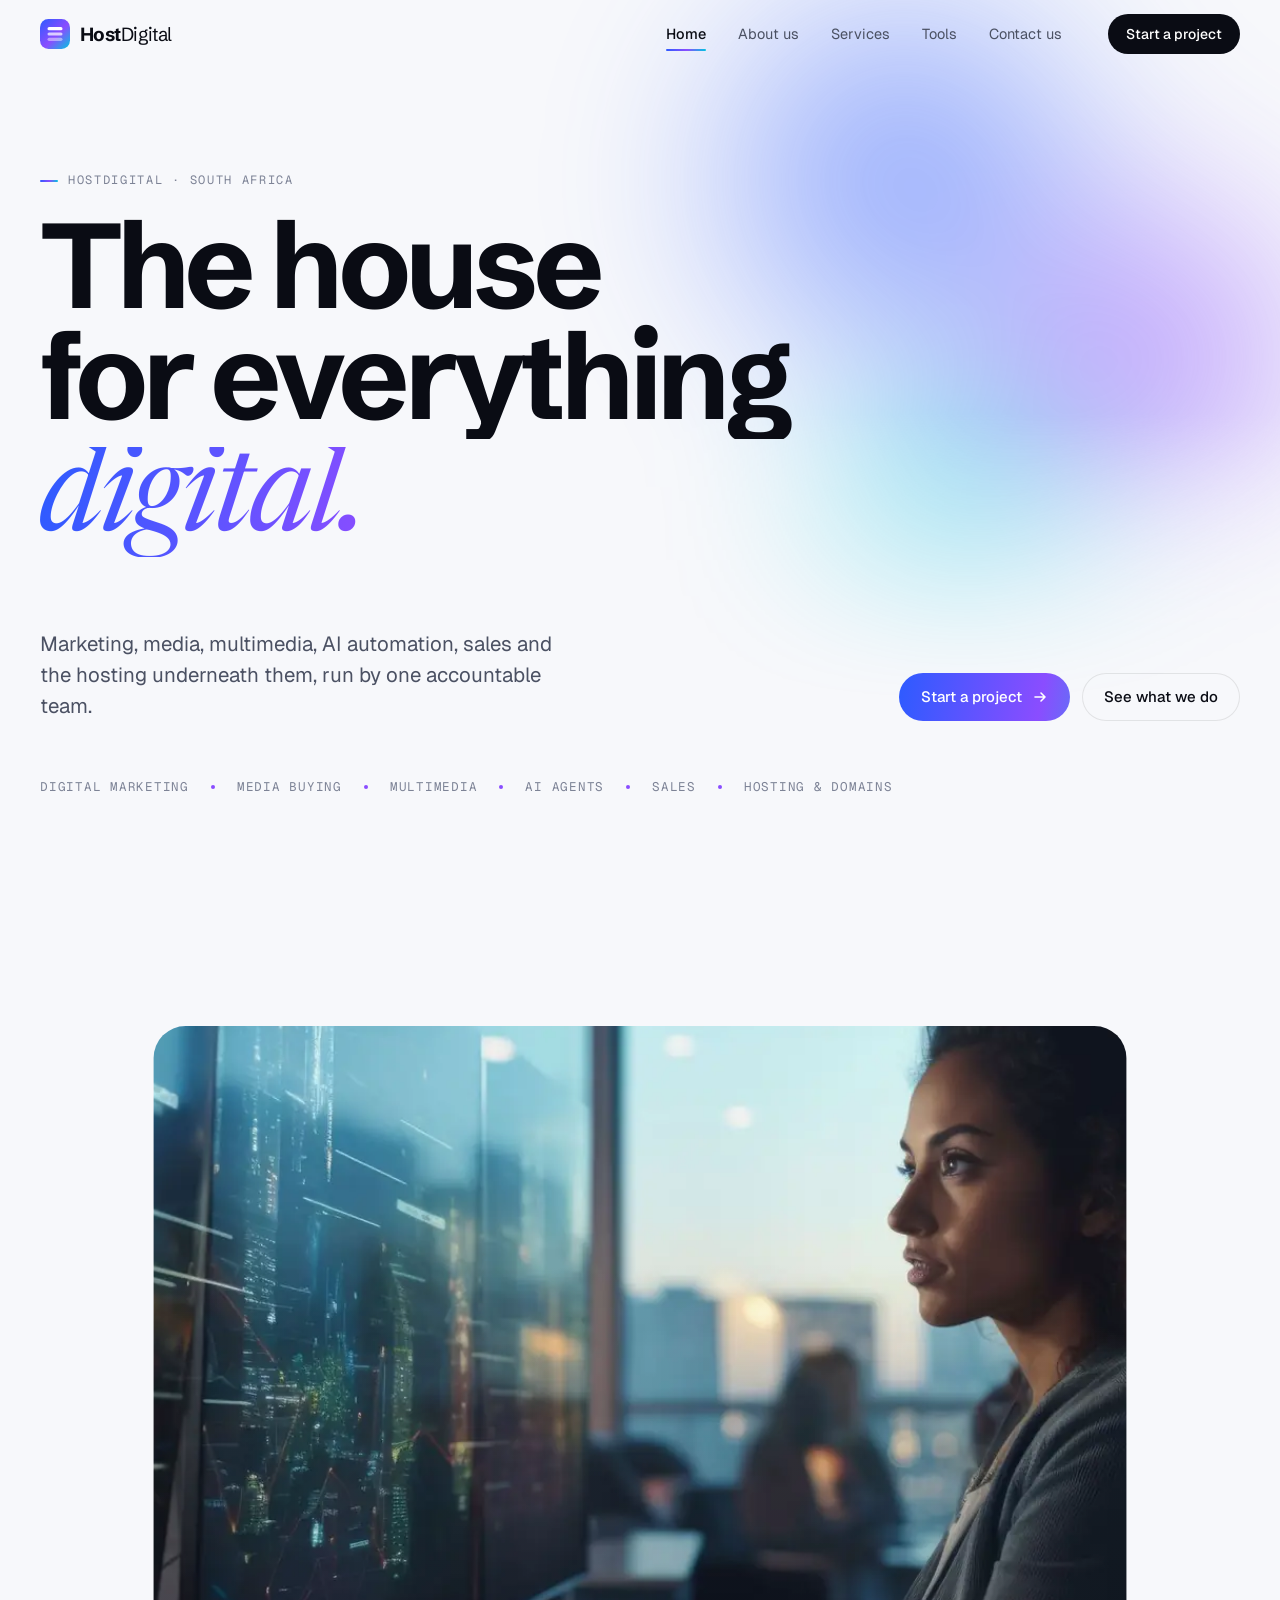
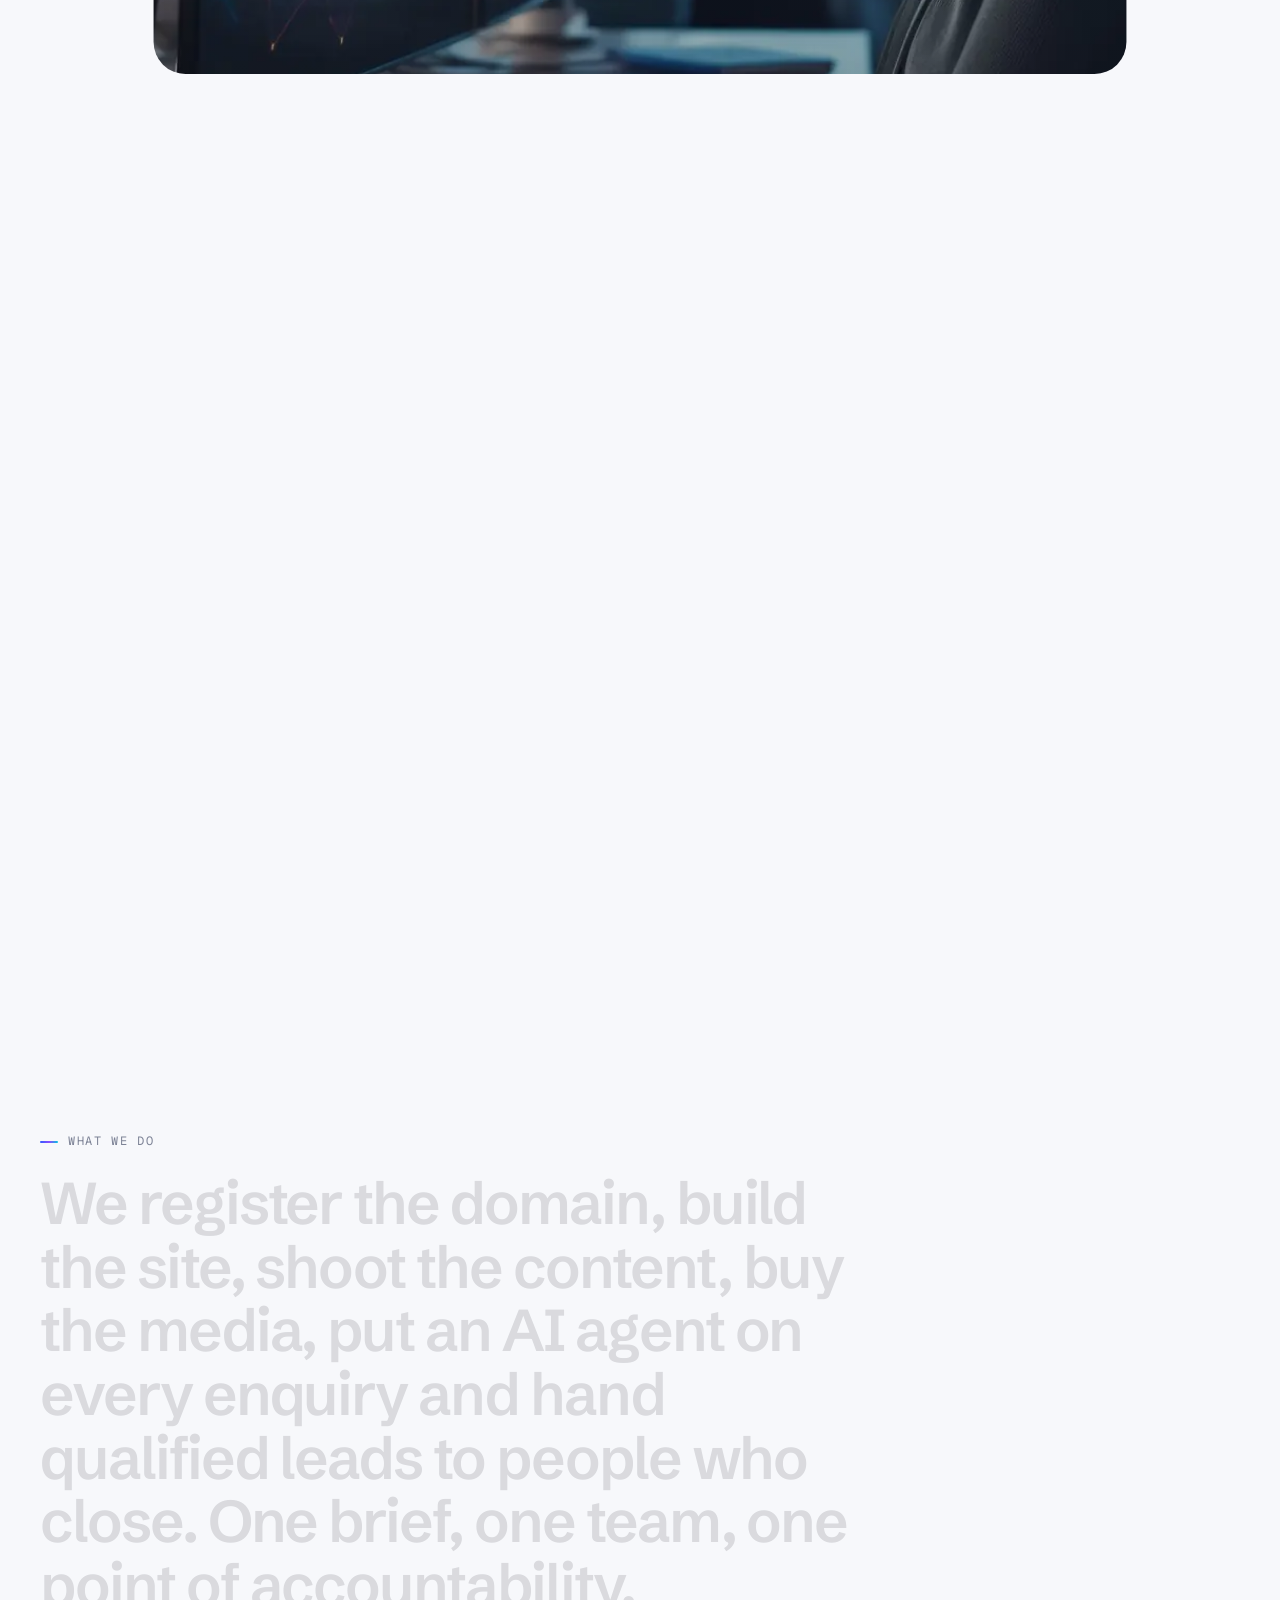
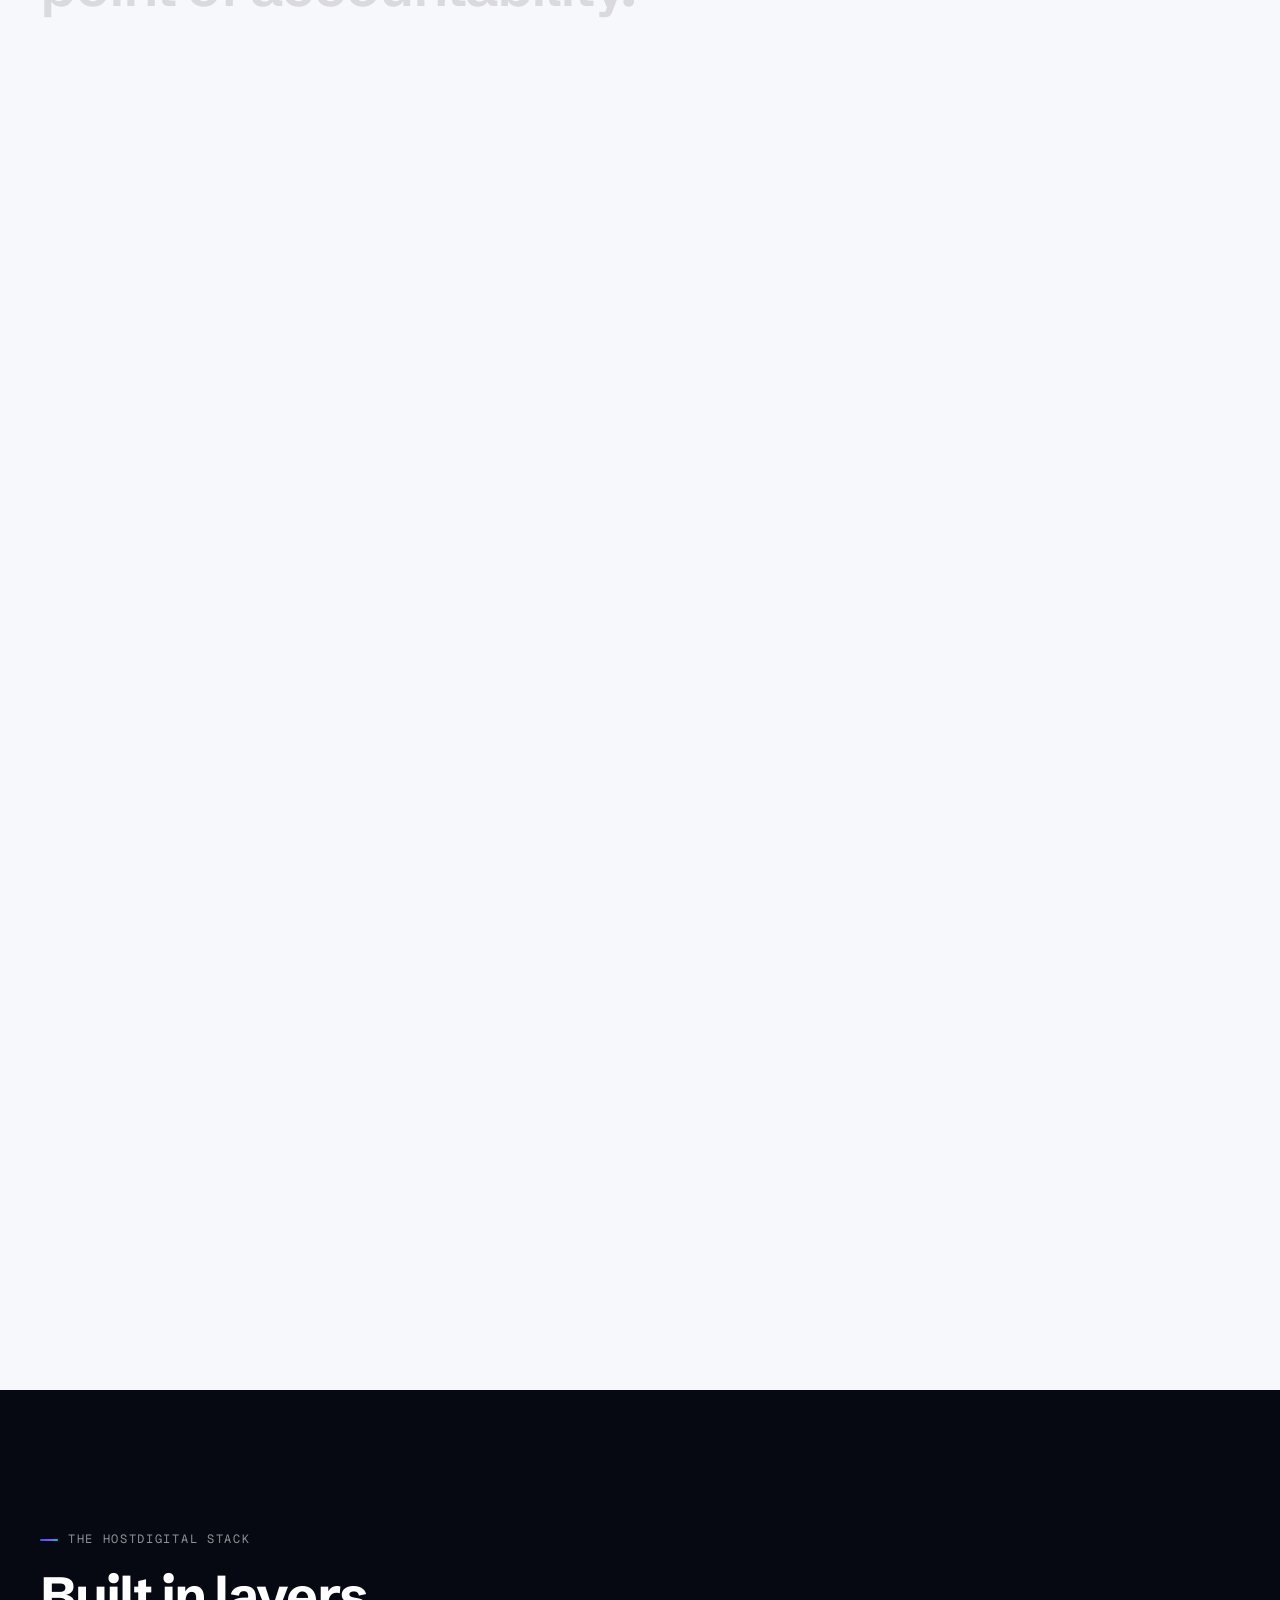
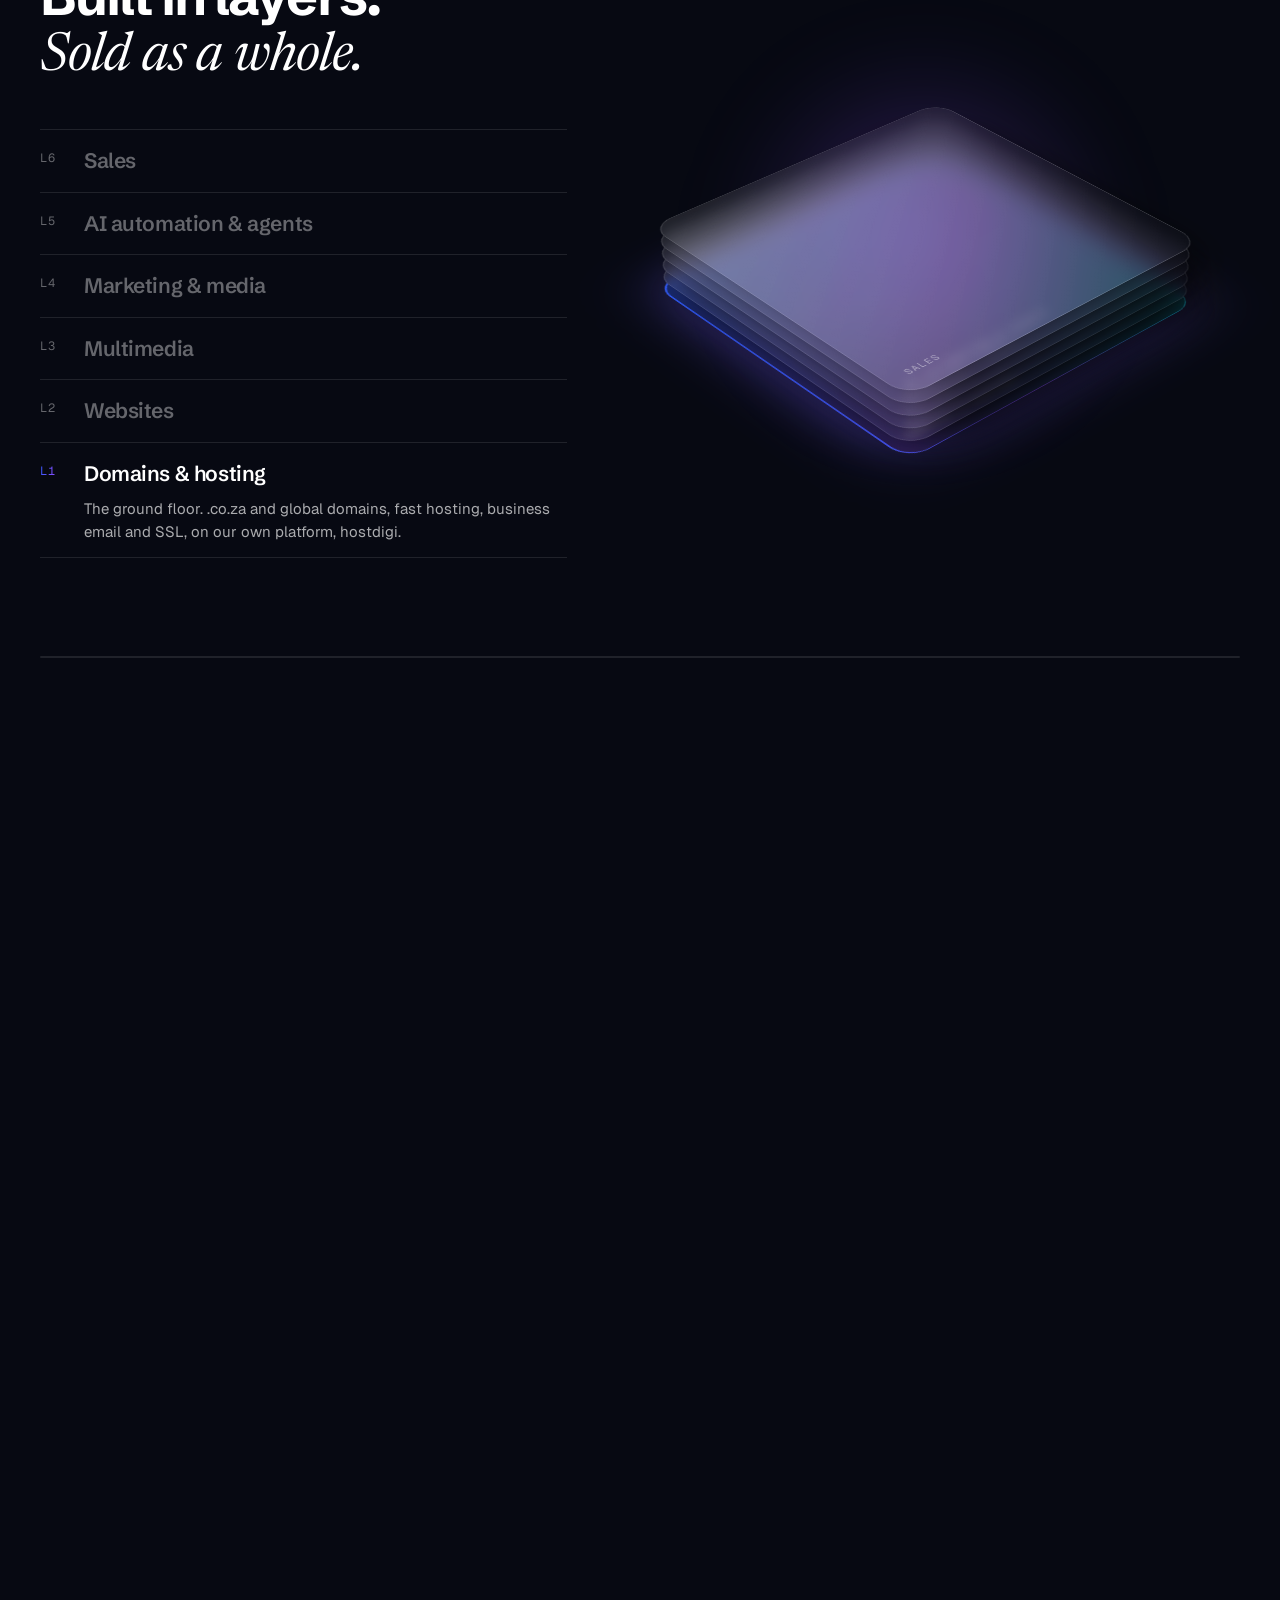
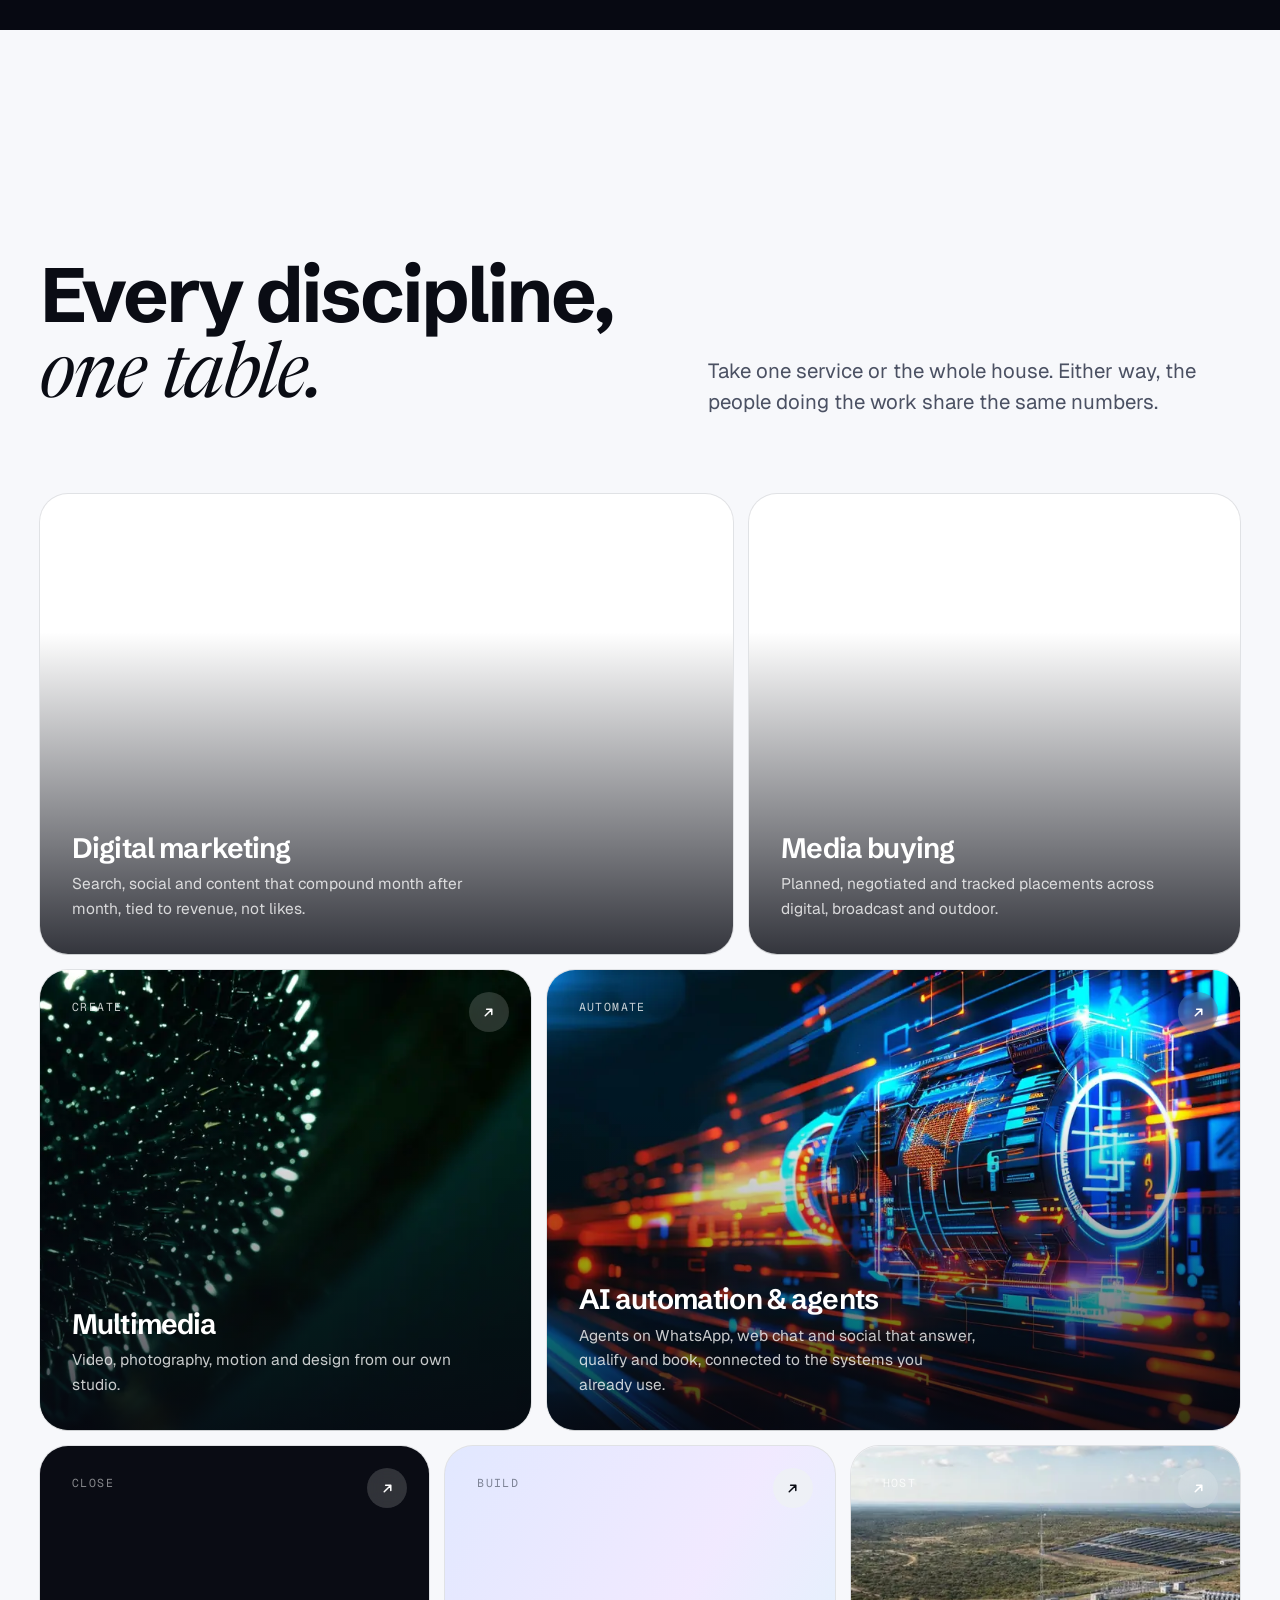
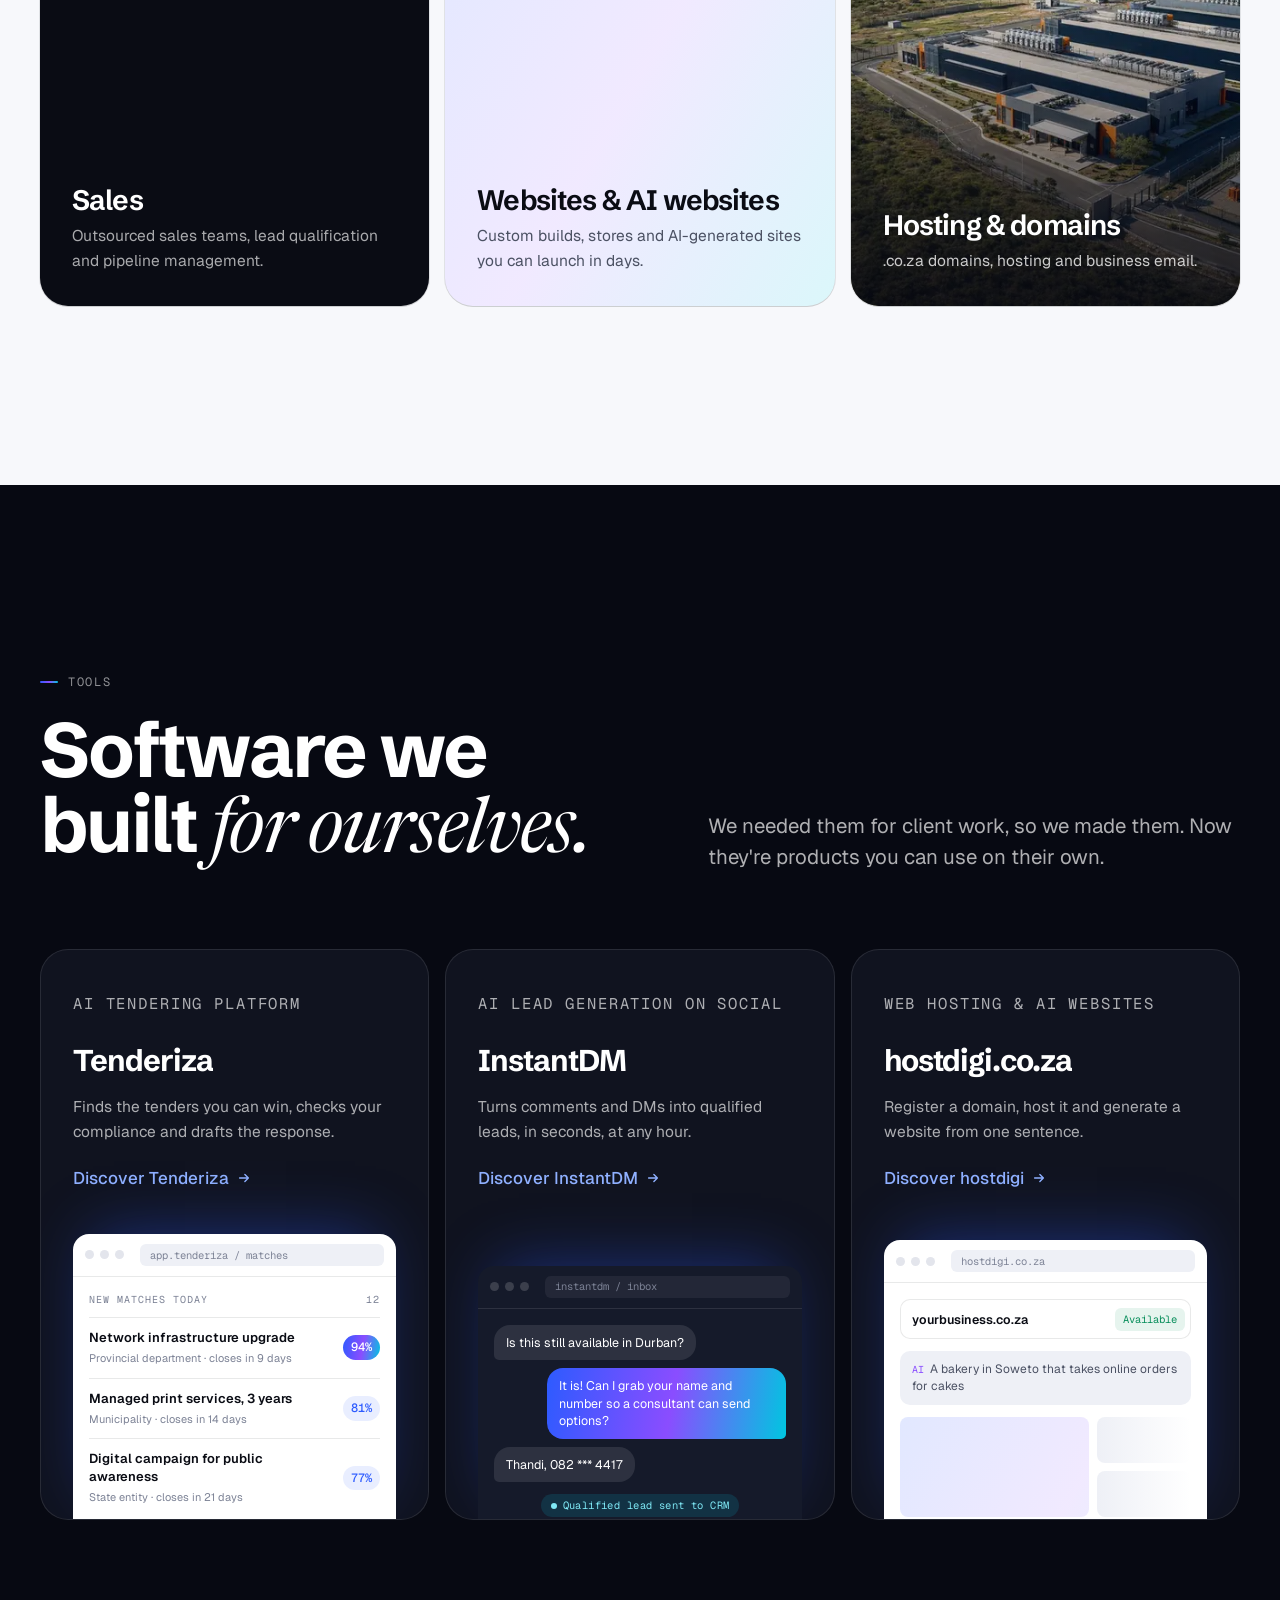
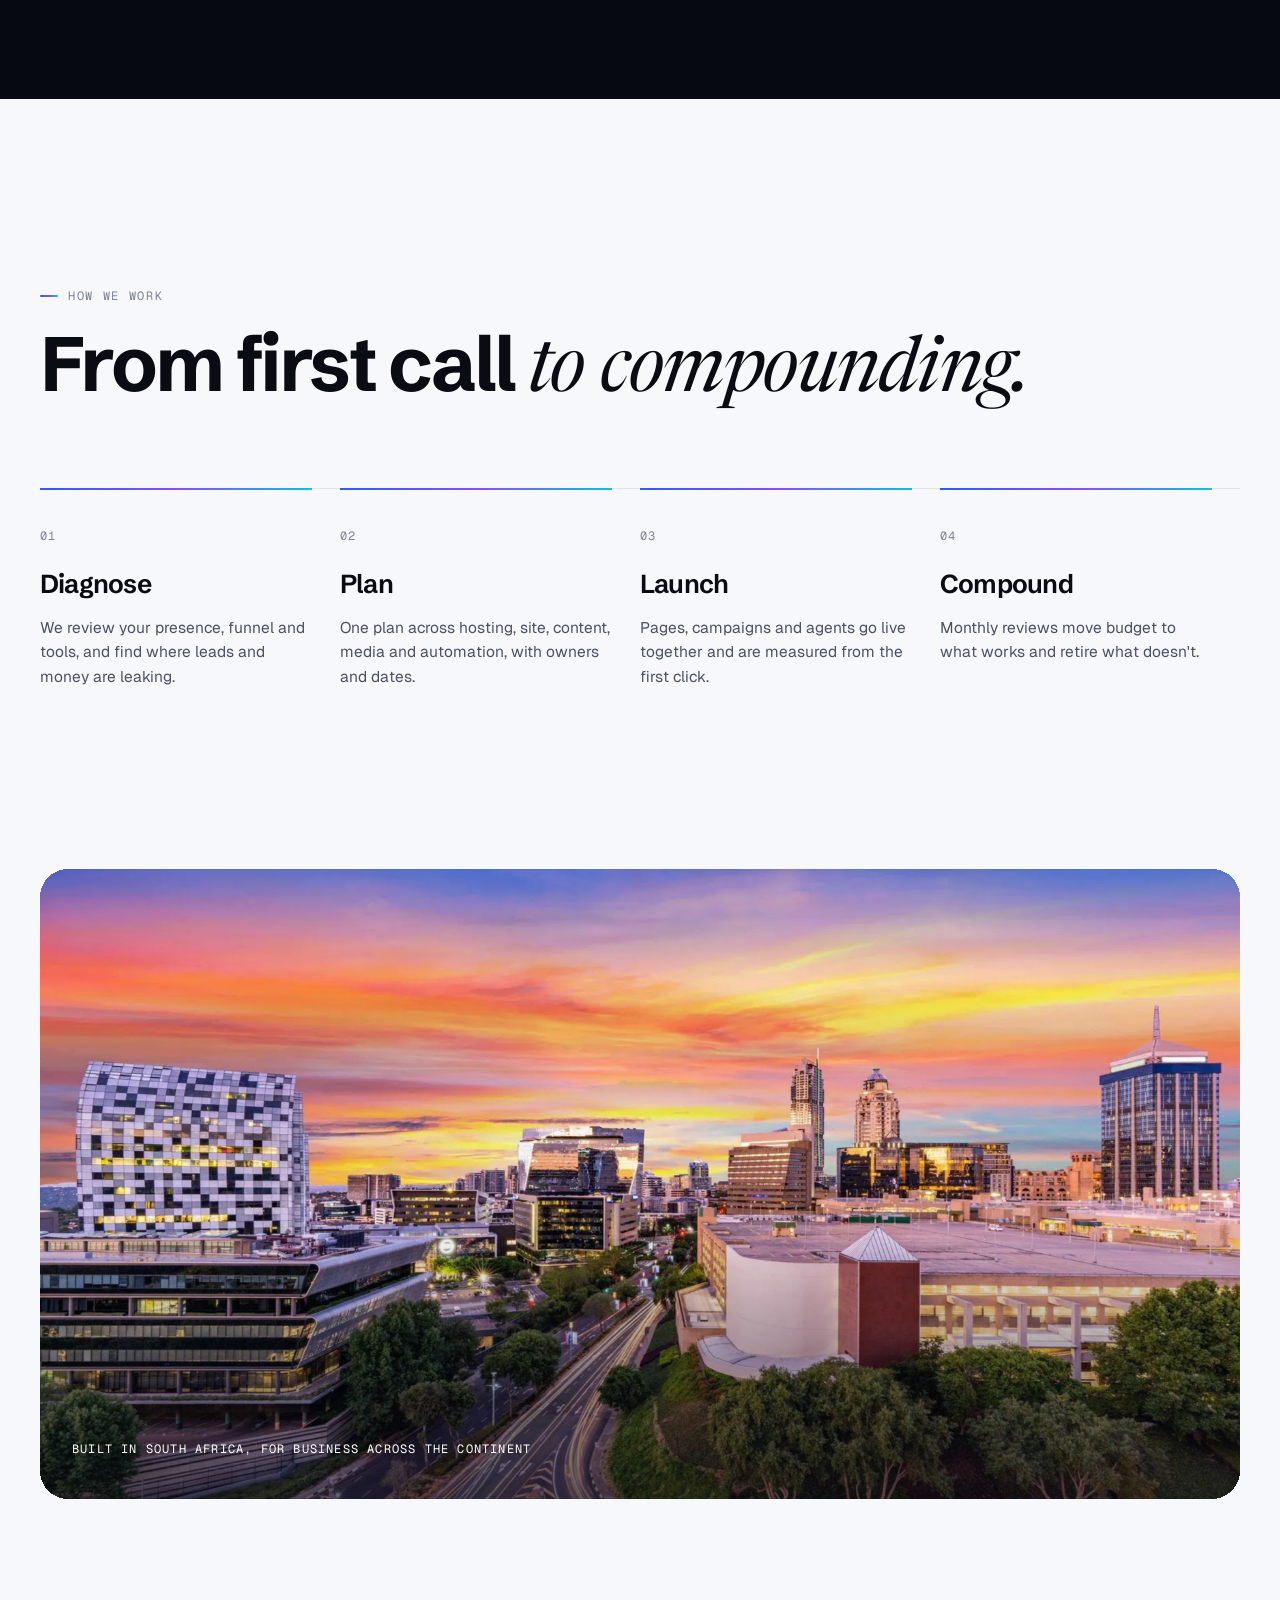
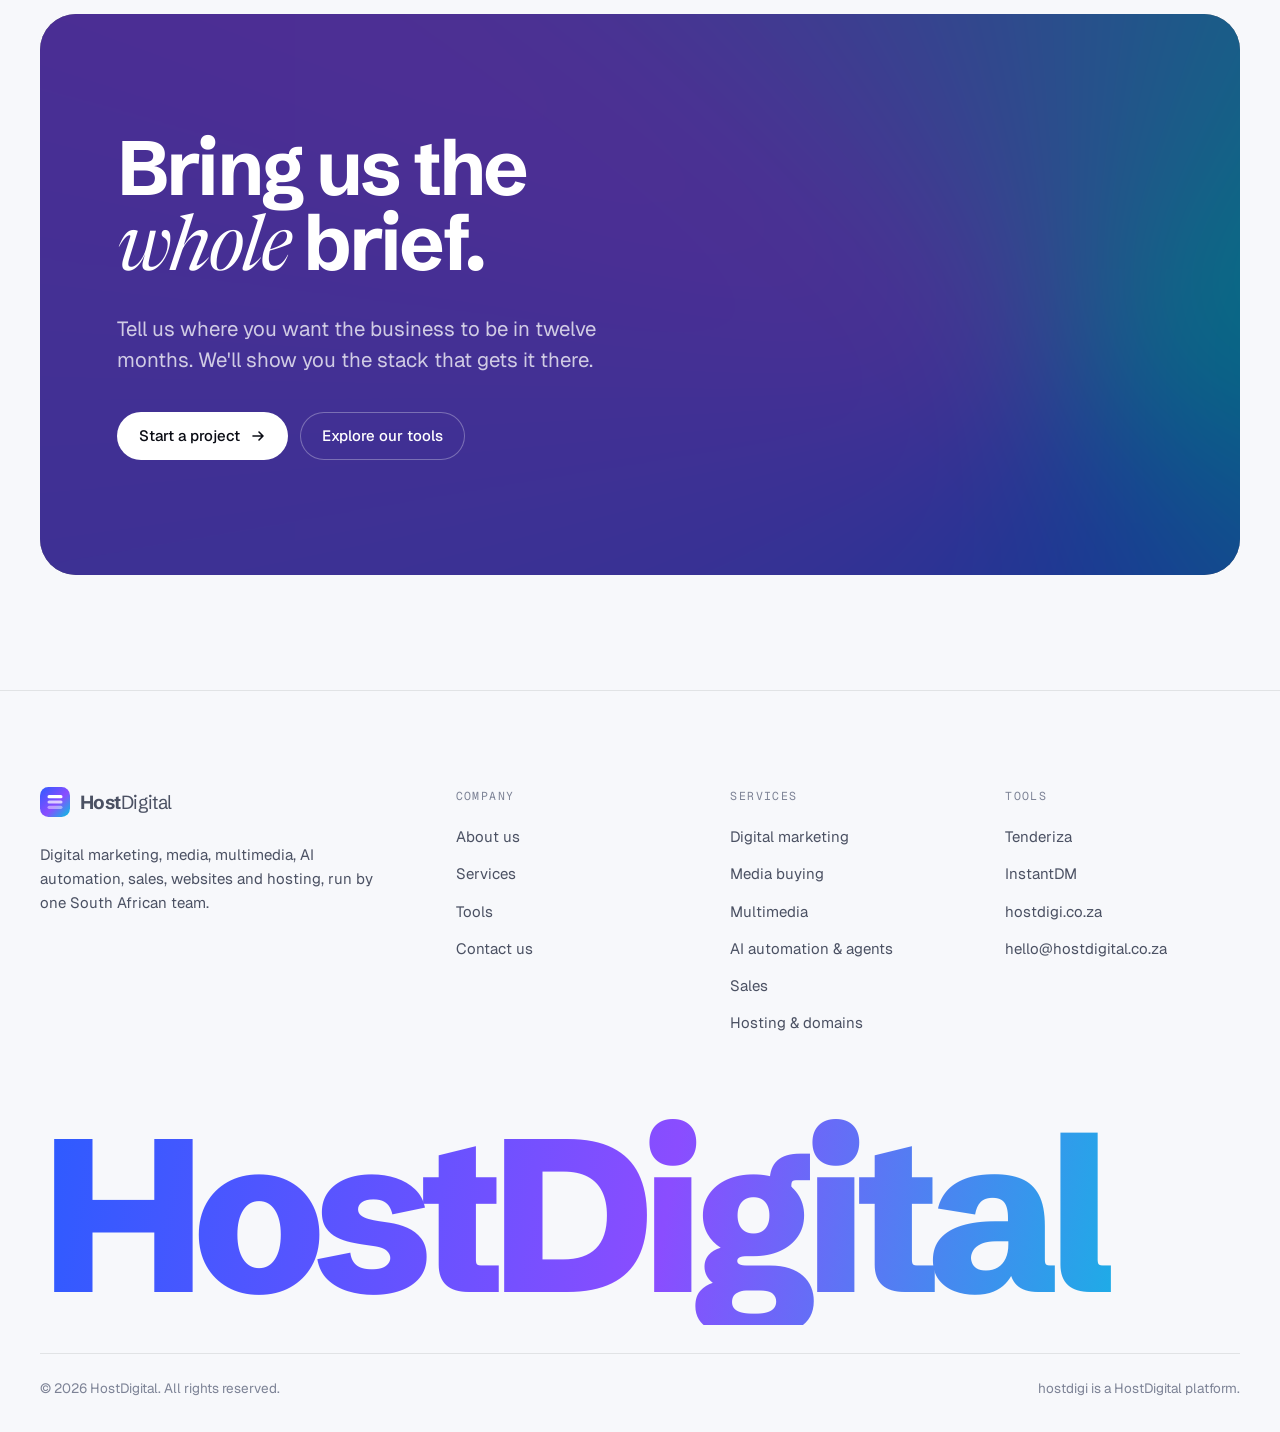
==== index.html @ f0d0f0bb "Add the HostDigital corporate website Five static pages (Home, About us, Services, Tools, Contact us" ====
<!doctype html>
<html lang="en-ZA" class="no-js">
<head>
<meta charset="utf-8">
<meta name="viewport" content="width=device-width, initial-scale=1">
<title>HostDigital | Everything digital, under one roof</title>
<meta name="description" content="HostDigital combines digital marketing, media buying, multimedia, AI automation and agents, sales, websites, web hosting and domain names in one South African team.">
<meta name="theme-color" content="#f7f8fb">
<meta property="og:title" content="HostDigital | Everything digital, under one roof">
<meta property="og:description" content="HostDigital combines digital marketing, media buying, multimedia, AI automation and agents, sales, websites, web hosting and domain names in one South African team.">
<meta property="og:type" content="website">
<link rel="icon" href="assets/img/favicon.svg" type="image/svg+xml">
<link rel="preconnect" href="https://fonts.googleapis.com">
<link rel="preconnect" href="https://fonts.gstatic.com" crossorigin>
<link rel="stylesheet" href="https://fonts.googleapis.com/css2?family=Geist:wght@300..700&family=Geist+Mono:wght@400;500&family=Newsreader:ital,opsz,wght@1,6..72,400&family=Schibsted+Grotesk:wght@400..900&display=swap">
<link rel="stylesheet" href="assets/css/site.css">
</head>
<body>
<a class="skip" href="#main">Skip to content</a>
<header class="hd">
  <div class="wrap hd__bar">
    <a class="brand" href="index.html" aria-label="HostDigital home"><svg viewBox="0 0 32 32" aria-hidden="true"><defs><linearGradient id="mk-h" x1="0" y1="0" x2="1" y2="1"><stop offset="0" stop-color="#2d5bff"/><stop offset=".55" stop-color="#8a4dff"/><stop offset="1" stop-color="#00c6e0"/></linearGradient></defs><rect width="32" height="32" rx="9" fill="url(#mk-h)"/><rect class="mark-plate mark-plate--top" x="8" y="8.6" width="16" height="3.4" rx="1.7" fill="#fff"/><rect x="8" y="14.3" width="16" height="3.4" rx="1.7" fill="#fff" fill-opacity=".72"/><rect class="mark-plate mark-plate--bot" x="8" y="20" width="16" height="3.4" rx="1.7" fill="#fff" fill-opacity=".45"/></svg><span class="brand__word">Host<span>Digital</span></span></a>
    <nav class="nav" aria-label="Main"><a href="index.html" aria-current="page">Home</a><a href="about.html">About us</a><a href="services.html">Services</a><a href="tools.html">Tools</a><a href="contact.html">Contact us</a></nav>
    <a class="btn hd__cta" href="contact.html">Start a project</a>
    <button class="hd__toggle" type="button" aria-expanded="false" aria-controls="sheet" aria-label="Open menu"><span></span><span></span></button>
  </div>
</header>
<div class="sheet" id="sheet"><a href="index.html" aria-current="page">Home</a><a href="about.html">About us</a><a href="services.html">Services</a><a href="tools.html">Tools</a><a href="contact.html">Contact us</a><a class="btn btn--grad" href="contact.html">Start a project <svg viewBox="0 0 16 16" fill="none" aria-hidden="true"><path d="M3 8h10m-4-4 4 4-4 4" stroke="currentColor" stroke-width="1.6" stroke-linecap="round" stroke-linejoin="round"/></svg></a></div>
<main id="main">

<section class="hero">
  <div class="aurora" aria-hidden="true"><i></i><i></i><i></i></div>
  <div class="wrap">
    <p class="eyebrow fade-up">HostDigital &middot; South Africa</p>
    <h1 class="d-xl hero__title">
      <span class="line"><span>The house</span></span>
      <span class="line"><span>for everything</span></span>
      <span class="line"><span class="serif grad-text">digital.</span></span>
    </h1>
    <div class="hero__foot fade-up">
      <p class="lede">Marketing, media, multimedia, AI automation, sales and the hosting underneath them, run by one accountable team.</p>
      <div class="btn-row"><a class="btn btn--grad" href="contact.html">Start a project <svg viewBox="0 0 16 16" fill="none" aria-hidden="true"><path d="M3 8h10m-4-4 4 4-4 4" stroke="currentColor" stroke-width="1.6" stroke-linecap="round" stroke-linejoin="round"/></svg></a><a class="btn btn--ghost" href="services.html">See what we do</a></div>
    </div>
    <div class="hero__ticker fade-up" aria-label="Disciplines"><span>Digital marketing</span><span>Media buying</span><span>Multimedia</span><span>AI agents</span><span>Sales</span><span>Hosting &amp; domains</span></div>
  </div>
</section>

<section class="window" aria-label="Introduction">
  <div class="window__pin">
    <div class="window__frame">
      <img src="assets/img/ai-office-1800.webp" srcset="assets/img/ai-office-900.webp 900w, assets/img/ai-office-1800.webp 1800w" sizes="100vw" alt="A strategist reviewing live campaign dashboards on large screens overlooking the city" decoding="async">
      <div class="window__cap"><div class="wrap"><p>Most businesses run their digital presence through five suppliers who never speak to each other. We built HostDigital so you need one.</p></div></div>
    </div>
  </div>
</section>

<section class="manifesto" aria-label="What we do">
  <div class="manifesto__pin">
    <div class="wrap">
      <p class="eyebrow">What we do</p>
      <p class="manifesto__text">We register the domain, build the site, shoot the content, buy the media, put an AI agent on every enquiry and hand qualified leads to people who close. <em>One brief, one team, one point of accountability.</em></p>
    </div>
  </div>
</section>

<section class="stack on-dark" aria-label="The HostDigital stack">
  <div class="wrap stack__pin">
    <div class="stack__copy">
      <p class="eyebrow">The HostDigital stack</p>
      <h2 class="d-m">Built in layers. <span class="serif">Sold as a whole.</span></h2>
      <ol class="stack__list" reversed><li data-layer="5"><b>L6</b><strong>Sales</strong><p>People and pipelines that turn those leads into signed revenue, with reporting that shows where it came from.</p></li><li data-layer="4"><b>L5</b><strong>AI automation &amp; agents</strong><p>Agents that answer, qualify and book around the clock, and workflows that remove the manual steps in between.</p></li><li data-layer="3"><b>L4</b><strong>Marketing &amp; media</strong><p>Search, social and paid campaigns, plus media planned, negotiated and bought across digital, radio and outdoor.</p></li><li data-layer="2"><b>L3</b><strong>Multimedia</strong><p>Video, photography, motion and brand design made in-house, so every channel looks and sounds like you.</p></li><li data-layer="1"><b>L2</b><strong>Websites</strong><p>Corporate sites, online stores and AI-built websites, designed to load fast and turn visitors into enquiries.</p></li><li data-layer="0"><b>L1</b><strong>Domains &amp; hosting</strong><p>The ground floor. .co.za and global domains, fast hosting, business email and SSL, on our own platform, hostdigi.</p></li></ol>
    </div>
    <div class="stack__scene" aria-hidden="true">
      <div class="stack__glow"></div>
      <div class="stack__tower"><div class="plate" style="--i:0"><span>Domains &amp; hosting</span></div><div class="plate" style="--i:1"><span>Websites</span></div><div class="plate" style="--i:2"><span>Multimedia</span></div><div class="plate" style="--i:3"><span>Marketing &amp; media</span></div><div class="plate" style="--i:4"><span>AI automation &amp; agents</span></div><div class="plate" style="--i:5"><span>Sales</span></div></div>
    </div>
    <div class="stack__progress" aria-hidden="true"><i></i></div>
  </div>
</section>

<section class="section">
  <div class="wrap">
    <div class="head">
      <div><p class="eyebrow rv">Services</p><h2 class="d-l rv">Every discipline, <span class="serif">one table.</span></h2></div>
      <p class="lede rv">Take one service or the whole house. Either way, the people doing the work share the same numbers.</p>
    </div>
    <div class="bento">
      <a class="tile tile--img span-7 rv" href="services.html#digital-marketing"><img src="assets/img/marketing-team-1800.webp" srcset="assets/img/marketing-team-900.webp 900w, assets/img/marketing-team-1800.webp 1800w" sizes="(max-width: 920px) 100vw, 60vw" alt="" loading="lazy" decoding="async"><span class="tile__tag">Grow</span><span class="tile__arrow"><svg viewBox="0 0 16 16" fill="none" aria-hidden="true"><path d="M4.5 11.5l7-7m-5.5 0h5.5V10" stroke="currentColor" stroke-width="1.6" stroke-linecap="round" stroke-linejoin="round"/></svg></span><h3>Digital marketing</h3><p>Search, social and content that compound month after month, tied to revenue, not likes.</p></a>
      <a class="tile tile--img span-5 rv" style="--d:.08s" href="services.html#media-buying"><img src="assets/img/city-night-1800.webp" srcset="assets/img/city-night-900.webp 900w, assets/img/city-night-1800.webp 1800w" sizes="(max-width: 920px) 100vw, 42vw" alt="" loading="lazy" decoding="async"><span class="tile__tag">Reach</span><span class="tile__arrow"><svg viewBox="0 0 16 16" fill="none" aria-hidden="true"><path d="M4.5 11.5l7-7m-5.5 0h5.5V10" stroke="currentColor" stroke-width="1.6" stroke-linecap="round" stroke-linejoin="round"/></svg></span><h3>Media buying</h3><p>Planned, negotiated and tracked placements across digital, broadcast and outdoor.</p></a>
      <a class="tile tile--img span-5 rv" href="services.html#multimedia"><img src="assets/img/liquid-metal-1800.webp" srcset="assets/img/liquid-metal-900.webp 900w, assets/img/liquid-metal-1800.webp 1800w" sizes="(max-width: 920px) 100vw, 42vw" alt="" loading="lazy" decoding="async"><span class="tile__tag">Create</span><span class="tile__arrow"><svg viewBox="0 0 16 16" fill="none" aria-hidden="true"><path d="M4.5 11.5l7-7m-5.5 0h5.5V10" stroke="currentColor" stroke-width="1.6" stroke-linecap="round" stroke-linejoin="round"/></svg></span><h3>Multimedia</h3><p>Video, photography, motion and design from our own studio.</p></a>
      <a class="tile tile--img span-7 rv" style="--d:.08s" href="services.html#ai-automation"><img src="assets/img/automation-1800.webp" srcset="assets/img/automation-900.webp 900w, assets/img/automation-1800.webp 1800w" sizes="(max-width: 920px) 100vw, 60vw" alt="" loading="lazy" decoding="async"><span class="tile__tag">Automate</span><span class="tile__arrow"><svg viewBox="0 0 16 16" fill="none" aria-hidden="true"><path d="M4.5 11.5l7-7m-5.5 0h5.5V10" stroke="currentColor" stroke-width="1.6" stroke-linecap="round" stroke-linejoin="round"/></svg></span><h3>AI automation &amp; agents</h3><p>Agents on WhatsApp, web chat and social that answer, qualify and book, connected to the systems you already use.</p></a>
      <a class="tile tile--ink span-4 rv" href="services.html#sales"><span class="tile__tag" style="color:rgba(255,255,255,.5)">Close</span><span class="tile__arrow"><svg viewBox="0 0 16 16" fill="none" aria-hidden="true"><path d="M4.5 11.5l7-7m-5.5 0h5.5V10" stroke="currentColor" stroke-width="1.6" stroke-linecap="round" stroke-linejoin="round"/></svg></span><h3>Sales</h3><p>Outsourced sales teams, lead qualification and pipeline management.</p></a>
      <a class="tile tile--grad span-4 rv" style="--d:.06s" href="services.html#websites"><span class="tile__tag">Build</span><span class="tile__arrow"><svg viewBox="0 0 16 16" fill="none" aria-hidden="true"><path d="M4.5 11.5l7-7m-5.5 0h5.5V10" stroke="currentColor" stroke-width="1.6" stroke-linecap="round" stroke-linejoin="round"/></svg></span><h3>Websites &amp; AI websites</h3><p>Custom builds, stores and AI-generated sites you can launch in days.</p></a>
      <a class="tile tile--img span-4 rv" style="--d:.12s" href="services.html#hosting-domains"><img src="assets/img/data-campus-1800.webp" srcset="assets/img/data-campus-900.webp 900w, assets/img/data-campus-1800.webp 1800w" sizes="(max-width: 920px) 100vw, 34vw" alt="" loading="lazy" decoding="async"><span class="tile__tag">Host</span><span class="tile__arrow"><svg viewBox="0 0 16 16" fill="none" aria-hidden="true"><path d="M4.5 11.5l7-7m-5.5 0h5.5V10" stroke="currentColor" stroke-width="1.6" stroke-linecap="round" stroke-linejoin="round"/></svg></span><h3>Hosting &amp; domains</h3><p>.co.za domains, hosting and business email.</p></a>
    </div>
  </div>
</section>

<section class="section on-dark">
  <div class="wrap">
    <div class="head">
      <div><p class="eyebrow rv">Tools</p><h2 class="d-l rv">Software we built <span class="serif">for ourselves.</span></h2></div>
      <p class="lede rv">We needed them for client work, so we made them. Now they're products you can use on their own.</p>
    </div>
    <div class="tools-grid">
      <a class="tool rv" href="tools.html#tenderiza">
        <p class="tool__kind">AI tendering platform</p>
        <h3 class="tool__name">Tenderiza</h3>
        <p>Finds the tenders you can win, checks your compliance and drafts the response.</p>
        <span class="link-arrow">Discover Tenderiza <svg viewBox="0 0 16 16" fill="none" aria-hidden="true"><path d="M3 8h10m-4-4 4 4-4 4" stroke="currentColor" stroke-width="1.6" stroke-linecap="round" stroke-linejoin="round"/></svg></span>
        <div class="tool__shot"><div class="ui" aria-hidden="true">
  <div class="ui__chrome"><i></i><i></i><i></i><span class="ui__url">app.tenderiza / matches</span></div>
  <div class="ui__body">
    <div class="ui__label"><span>New matches today</span><span>12</span></div>
    <div class="tender"><strong>Network infrastructure upgrade</strong><span class="fit fit--hi">94%</span><small>Provincial department &middot; closes in 9 days</small></div>
    <div class="tender"><strong>Managed print services, 3 years</strong><span class="fit">81%</span><small>Municipality &middot; closes in 14 days</small></div>
    <div class="tender"><strong>Digital campaign for public awareness</strong><span class="fit">77%</span><small>State entity &middot; closes in 21 days</small></div>
  </div>
</div></div>
      </a>
      <a class="tool rv" style="--d:.08s" href="tools.html#instantdm">
        <p class="tool__kind">AI lead generation on social</p>
        <h3 class="tool__name">InstantDM</h3>
        <p>Turns comments and DMs into qualified leads, in seconds, at any hour.</p>
        <span class="link-arrow">Discover InstantDM <svg viewBox="0 0 16 16" fill="none" aria-hidden="true"><path d="M3 8h10m-4-4 4 4-4 4" stroke="currentColor" stroke-width="1.6" stroke-linecap="round" stroke-linejoin="round"/></svg></span>
        <div class="tool__shot"><div class="ui ui--dark" aria-hidden="true">
  <div class="ui__chrome"><i></i><i></i><i></i><span class="ui__url" style="background:rgba(255,255,255,.06)">instantdm / inbox</span></div>
  <div class="ui__body chat">
    <div class="bubble bubble--in">Is this still available in Durban?</div>
    <div class="bubble bubble--out">It is! Can I grab your name and number so a consultant can send options?</div>
    <div class="bubble bubble--in">Thandi, 082 *** 4417</div>
    <span class="chip">Qualified lead sent to CRM</span>
  </div>
</div></div>
      </a>
      <a class="tool rv" style="--d:.16s" href="tools.html#hostdigi">
        <p class="tool__kind">Web hosting &amp; AI websites</p>
        <h3 class="tool__name">hostdigi.co.za</h3>
        <p>Register a domain, host it and generate a website from one sentence.</p>
        <span class="link-arrow">Discover hostdigi <svg viewBox="0 0 16 16" fill="none" aria-hidden="true"><path d="M3 8h10m-4-4 4 4-4 4" stroke="currentColor" stroke-width="1.6" stroke-linecap="round" stroke-linejoin="round"/></svg></span>
        <div class="tool__shot"><div class="ui" aria-hidden="true">
  <div class="ui__chrome"><i></i><i></i><i></i><span class="ui__url">hostdigi.co.za</span></div>
  <div class="ui__body">
    <div class="domain"><b>yourbusiness.co.za</b><em>Available</em></div>
    <div class="prompt">A bakery in Soweto that takes online orders for cakes</div>
    <div class="skeleton"><i></i><i></i><i></i></div>
  </div>
</div></div>
      </a>
    </div>
  </div>
</section>

<section class="section">
  <div class="wrap">
    <div class="head">
      <div><p class="eyebrow rv">How we work</p><h2 class="d-l rv">From first call <span class="serif">to compounding.</span></h2></div>
    </div>
    <div class="steps">
      <div class="step"><b>01</b><h3>Diagnose</h3><p>We review your presence, funnel and tools, and find where leads and money are leaking.</p></div>
      <div class="step"><b>02</b><h3>Plan</h3><p>One plan across hosting, site, content, media and automation, with owners and dates.</p></div>
      <div class="step"><b>03</b><h3>Launch</h3><p>Pages, campaigns and agents go live together and are measured from the first click.</p></div>
      <div class="step"><b>04</b><h3>Compound</h3><p>Monthly reviews move budget to what works and retire what doesn't.</p></div>
    </div>
  </div>
</section>

<section>
  <div class="wrap">
    <div class="break rv"><img src="assets/img/sandton-dusk-1800.webp" srcset="assets/img/sandton-dusk-900.webp 900w, assets/img/sandton-dusk-1800.webp 1800w" sizes="100vw" alt="Sandton skyline at dusk" loading="lazy" decoding="async" data-parallax="80"><p class="break__cap">Built in South Africa, for business across the continent</p></div>
  </div>
</section>

<section class="section--tight">
  <div class="wrap">
    <div class="cta on-dark rv">
      <h2 class="d-l" style="max-width:14ch">Bring us the <span class="serif">whole</span> brief.</h2>
      <p class="lede">Tell us where you want the business to be in twelve months. We'll show you the stack that gets it there.</p>
      <div class="btn-row"><a class="btn" href="contact.html">Start a project <svg viewBox="0 0 16 16" fill="none" aria-hidden="true"><path d="M3 8h10m-4-4 4 4-4 4" stroke="currentColor" stroke-width="1.6" stroke-linecap="round" stroke-linejoin="round"/></svg></a><a class="btn btn--ghost" href="tools.html">Explore our tools</a></div>
    </div>
  </div>
</section>

</main>
<footer class="ft">
  <div class="wrap">
    <div class="ft__grid">
      <div>
        <a class="brand" href="index.html" aria-label="HostDigital home"><svg viewBox="0 0 32 32" aria-hidden="true"><defs><linearGradient id="mk-f" x1="0" y1="0" x2="1" y2="1"><stop offset="0" stop-color="#2d5bff"/><stop offset=".55" stop-color="#8a4dff"/><stop offset="1" stop-color="#00c6e0"/></linearGradient></defs><rect width="32" height="32" rx="9" fill="url(#mk-f)"/><rect class="mark-plate mark-plate--top" x="8" y="8.6" width="16" height="3.4" rx="1.7" fill="#fff"/><rect x="8" y="14.3" width="16" height="3.4" rx="1.7" fill="#fff" fill-opacity=".72"/><rect class="mark-plate mark-plate--bot" x="8" y="20" width="16" height="3.4" rx="1.7" fill="#fff" fill-opacity=".45"/></svg><span class="brand__word">Host<span>Digital</span></span></a>
        <p class="ft__about">Digital marketing, media, multimedia, AI automation, sales, websites and hosting, run by one South African team.</p>
      </div>
      <div>
        <h4>Company</h4>
        <ul><li><a href="about.html">About us</a></li><li><a href="services.html">Services</a></li><li><a href="tools.html">Tools</a></li><li><a href="contact.html">Contact us</a></li></ul>
      </div>
      <div>
        <h4>Services</h4>
        <ul><li><a href="services.html#digital-marketing">Digital marketing</a></li><li><a href="services.html#media-buying">Media buying</a></li><li><a href="services.html#multimedia">Multimedia</a></li><li><a href="services.html#ai-automation">AI automation &amp; agents</a></li><li><a href="services.html#sales">Sales</a></li><li><a href="services.html#hosting-domains">Hosting &amp; domains</a></li></ul>
      </div>
      <div>
        <h4>Tools</h4>
        <ul><li><a href="tools.html#tenderiza">Tenderiza</a></li><li><a href="tools.html#instantdm">InstantDM</a></li><li><a href="https://hostdigi.co.za" rel="noopener">hostdigi.co.za</a></li><li><a href="mailto:hello@hostdigital.co.za">hello@hostdigital.co.za</a></li></ul>
      </div>
    </div>
    <p class="ft__word" aria-hidden="true">HostDigital</p>
    <div class="ft__legal"><span>&copy; <span data-year>2026</span> HostDigital. All rights reserved.</span><span>hostdigi is a HostDigital platform.</span></div>
  </div>
</footer>
<script src="assets/js/site.js" defer></script>
</body>
</html>
---- assets/css/site.css ----
/* HostDigital — site styles
   Tokens first. Brand gradient lives in --g-a / --g-b / --g-c: swap those three
   values for the final hostdigi brand colours and the whole site follows. */

:root {
  --paper: #f7f8fb;
  --paper-2: #eef0f6;
  --ink: #0a0c14;
  --graphite: #4b5163;
  --muted: #7d8396;
  --line: rgba(10, 12, 20, 0.09);
  --night: #070912;
  --night-2: #10131f;
  --night-line: rgba(255, 255, 255, 0.1);

  --g-a: #2d5bff; /* cobalt */
  --g-b: #8a4dff; /* iris */
  --g-c: #00c6e0; /* lagoon */
  --grad: linear-gradient(100deg, var(--g-a) 0%, var(--g-b) 52%, var(--g-c) 100%);
  --grad-soft: linear-gradient(120deg, rgba(45, 91, 255, 0.14), rgba(138, 77, 255, 0.12) 50%, rgba(0, 198, 224, 0.14));

  --f-display: "Schibsted Grotesk", "Helvetica Neue", Arial, sans-serif;
  --f-serif: "Newsreader", Georgia, serif;
  --f-body: "Geist", "Helvetica Neue", Arial, sans-serif;
  --f-mono: "Geist Mono", ui-monospace, Menlo, monospace;

  --r-l: 28px;
  --r-m: 18px;
  --r-s: 12px;
  --ease: cubic-bezier(0.2, 0.7, 0.1, 1);
  --gutter: clamp(16px, 4vw, 40px);
  --max: 1240px;
}

*, *::before, *::after { box-sizing: border-box; }
html { -webkit-text-size-adjust: 100%; scroll-padding-top: 88px; }
body {
  margin: 0;
  background: var(--paper);
  color: var(--ink);
  font-family: var(--f-body);
  font-size: 17px;
  line-height: 1.6;
  -webkit-font-smoothing: antialiased;
  text-rendering: optimizeLegibility;
  overflow-x: clip;
}
img { display: block; max-width: 100%; height: auto; }
a { color: inherit; }
button, input, select, textarea { font: inherit; color: inherit; }
::selection { background: var(--g-b); color: #fff; }
:focus-visible { outline: 2px solid var(--g-a); outline-offset: 3px; border-radius: 6px; }

.skip { position: absolute; left: -999px; top: 8px; z-index: 100; background: var(--ink); color: #fff; padding: 10px 16px; border-radius: 999px; }
.skip:focus { left: 16px; }

.wrap { width: 100%; max-width: calc(var(--max) + var(--gutter) * 2); margin: 0 auto; padding: 0 var(--gutter); }

/* ---------- Type ---------- */
.eyebrow {
  font-family: var(--f-mono);
  font-size: 12px;
  letter-spacing: 0.14em;
  text-transform: uppercase;
  color: var(--muted);
  display: inline-flex; align-items: center; gap: 10px;
  margin: 0 0 20px;
}
.eyebrow::before { content: ""; width: 18px; height: 2px; border-radius: 2px; background: var(--grad); }
.on-dark .eyebrow { color: rgba(255, 255, 255, 0.55); }

.d-xl, .d-l, .d-m, .d-s {
  font-family: var(--f-display);
  font-weight: 700;
  letter-spacing: -0.035em;
  line-height: 0.98;
  margin: 0;
  text-wrap: balance;
}
.d-xl { font-size: clamp(3rem, 9.4vw, 8.75rem); letter-spacing: -0.05em; line-height: 0.92; }
.d-l { font-size: clamp(2.5rem, 6vw, 5.25rem); }
.d-m { font-size: clamp(2rem, 4.2vw, 3.5rem); line-height: 1.02; }
.d-s { font-size: clamp(1.5rem, 2.4vw, 2rem); letter-spacing: -0.025em; line-height: 1.1; }
.serif { font-family: var(--f-serif); font-style: italic; font-weight: 400; letter-spacing: -0.02em; }
.grad-text {
  background: var(--grad);
  background-size: 200% 100%;
  -webkit-background-clip: text; background-clip: text;
  color: transparent;
  animation: grad-shift 9s ease-in-out infinite alternate;
}
@keyframes grad-shift { to { background-position: 100% 0; } }

.lede { font-size: clamp(1.1rem, 1.6vw, 1.35rem); line-height: 1.5; color: var(--graphite); max-width: 38ch; margin: 24px 0 0; }
.on-dark .lede { color: rgba(255, 255, 255, 0.68); }
.muted { color: var(--graphite); }

/* ---------- Buttons ---------- */
.btn {
  --bg: var(--ink); --fg: #fff;
  display: inline-flex; align-items: center; gap: 10px;
  height: 48px; padding: 0 22px;
  border-radius: 999px; border: 0;
  background: var(--bg); color: var(--fg);
  font-weight: 500; font-size: 15px; text-decoration: none; cursor: pointer;
  transition: transform 0.35s var(--ease), box-shadow 0.35s var(--ease), background 0.3s;
  white-space: nowrap;
}
.btn:hover { transform: translateY(-2px); box-shadow: 0 12px 30px -12px rgba(45, 91, 255, 0.55); }
.btn svg { width: 16px; height: 16px; transition: transform 0.35s var(--ease); }
.btn:hover svg { transform: translateX(3px); }
.btn--grad { --fg: #fff; background: var(--grad); background-size: 160% 100%; background-position: 0 0; transition: background-position 0.6s var(--ease), transform 0.35s var(--ease), box-shadow 0.35s var(--ease); }
.btn--grad:hover { background-position: 100% 0; }
.btn--ghost { --bg: transparent; --fg: var(--ink); box-shadow: inset 0 0 0 1px var(--line); }
.btn--ghost:hover { box-shadow: inset 0 0 0 1px var(--ink); }
.on-dark .btn--ghost { --fg: #fff; box-shadow: inset 0 0 0 1px var(--night-line); }
.on-dark .btn--ghost:hover { box-shadow: inset 0 0 0 1px #fff; }
.on-dark .btn:not(.btn--ghost):not(.btn--grad) { --bg: #fff; --fg: var(--ink); }
.btn-row { display: flex; flex-wrap: wrap; gap: 12px; margin-top: 36px; }

.link-arrow {
  display: inline-flex; align-items: center; gap: 8px;
  font-weight: 500; text-decoration: none; color: var(--g-a);
}
.link-arrow svg { width: 14px; height: 14px; transition: transform 0.35s var(--ease); }
.link-arrow:hover svg { transform: translateX(4px); }
.on-dark .link-arrow { color: #8fb0ff; }

/* ---------- Header ---------- */
.hd {
  position: fixed; inset: 0 0 auto; z-index: 50;
  transition: background 0.4s, box-shadow 0.4s, backdrop-filter 0.4s;
}
.hd.is-scrolled, .hd.is-open {
  background: rgba(247, 248, 251, 0.78);
  backdrop-filter: saturate(180%) blur(20px);
  -webkit-backdrop-filter: saturate(180%) blur(20px);
  box-shadow: 0 1px 0 var(--line);
}
.hd__bar { height: 68px; display: flex; align-items: center; gap: 32px; }
.brand { display: inline-flex; align-items: center; gap: 10px; text-decoration: none; color: var(--ink); }
.brand svg { width: 30px; height: 30px; flex: none; }
.brand__word { font-family: var(--f-display); font-weight: 700; font-size: 19px; letter-spacing: -0.03em; }
.brand__word span { font-weight: 400; }
.nav { display: flex; gap: 4px; margin-left: auto; }
.nav a {
  position: relative; padding: 8px 14px; border-radius: 999px;
  font-size: 14.5px; text-decoration: none; color: var(--graphite);
  transition: color 0.25s, background 0.25s;
}
.nav a:hover { color: var(--ink); background: rgba(10, 12, 20, 0.05); }
.nav a[aria-current="page"] { color: var(--ink); font-weight: 500; }
.nav a[aria-current="page"]::after { content: ""; position: absolute; left: 14px; right: 14px; bottom: 3px; height: 2px; border-radius: 2px; background: var(--grad); }
.hd__cta { height: 40px; padding: 0 18px; font-size: 14px; }
.hd__toggle { display: none; margin-left: auto; width: 44px; height: 44px; border: 0; background: none; cursor: pointer; border-radius: 12px; }
.hd__toggle span { display: block; width: 20px; height: 1.6px; background: var(--ink); margin: 5px auto; transition: transform 0.35s var(--ease); }
.hd.is-open .hd__toggle span:first-child { transform: translateY(3.3px) rotate(45deg); }
.hd.is-open .hd__toggle span:last-child { transform: translateY(-3.3px) rotate(-45deg); }

/* Dark-header pages (hero is dark until scrolled) */
.hd--light:not(.is-scrolled):not(.is-open) .brand,
.hd--light:not(.is-scrolled):not(.is-open) .nav a { color: rgba(255, 255, 255, 0.82); }
.hd--light:not(.is-scrolled):not(.is-open) .nav a:hover,
.hd--light:not(.is-scrolled):not(.is-open) .nav a[aria-current="page"] { color: #fff; background: rgba(255, 255, 255, 0.08); }
.hd--light:not(.is-scrolled):not(.is-open) .hd__toggle span { background: #fff; }
.hd--light:not(.is-scrolled):not(.is-open) .hd__cta { --bg: #fff; --fg: var(--ink); }

.hd.is-dark:not(.is-open) { background: rgba(10, 12, 20, 0.62); box-shadow: 0 1px 0 rgba(255, 255, 255, 0.08); }
.hd.is-dark:not(.is-open) .brand, .hd.is-dark:not(.is-open) .nav a { color: rgba(255, 255, 255, 0.8); }
.hd.is-dark:not(.is-open) .nav a:hover, .hd.is-dark:not(.is-open) .nav a[aria-current="page"] { color: #fff; background: rgba(255, 255, 255, 0.08); }
.hd.is-dark:not(.is-open) .hd__toggle span { background: #fff; }
.hd.is-dark:not(.is-open) .hd__cta { --bg: #fff; --fg: var(--ink); }

.sheet { display: none; }

@media (max-width: 920px) {
  .nav, .hd__cta { display: none; }
  .hd__toggle { display: block; }
  .sheet {
    display: block; position: fixed; inset: 68px 0 auto; z-index: 49;
    background: rgba(247, 248, 251, 0.96);
    backdrop-filter: blur(20px); -webkit-backdrop-filter: blur(20px);
    padding: 8px var(--gutter) 28px;
    clip-path: inset(0 0 100% 0); visibility: hidden;
    transition: clip-path 0.5s var(--ease), visibility 0s 0.5s;
    box-shadow: 0 20px 40px -20px rgba(10, 12, 20, 0.2);
  }
  .sheet.is-open { clip-path: inset(0 0 0 0); visibility: visible; transition: clip-path 0.5s var(--ease); }
  .sheet a:not(.btn) {
    display: block; padding: 14px 0; border-bottom: 1px solid var(--line);
    font-family: var(--f-display); font-size: 28px; font-weight: 600; letter-spacing: -0.03em; text-decoration: none;
  }
  .sheet a[aria-current="page"] { color: var(--g-a); }
  .sheet .btn { margin-top: 24px; width: 100%; justify-content: center; }
}

/* ---------- Brand mark ---------- */
.mark-plate { transition: transform 0.6s var(--ease); }
.brand:hover .mark-plate--top { transform: translateY(-1.5px); }
.brand:hover .mark-plate--bot { transform: translateY(1.5px); }

/* ---------- Sections ---------- */
.section { padding: clamp(96px, 14vw, 180px) 0; }
.section--tight { padding: clamp(64px, 9vw, 120px) 0; }
.on-dark { background: var(--night); color: #fff; }
.head { display: grid; grid-template-columns: 1fr auto; align-items: end; gap: 32px; margin-bottom: clamp(48px, 6vw, 80px); }
.head .lede { margin-top: 0; }
@media (max-width: 820px) { .head { grid-template-columns: 1fr; } }

/* ---------- Home hero ---------- */
.hero {
  position: relative; min-height: 100svh;
  display: flex; flex-direction: column; justify-content: center;
  padding: 140px 0 80px; overflow: hidden; isolation: isolate;
}
.aurora { position: absolute; inset: -20% -10% auto; height: 120%; z-index: -1; pointer-events: none; filter: blur(70px); opacity: 0.55; -webkit-mask-image: linear-gradient(180deg, #000 55%, transparent 82%); mask-image: linear-gradient(180deg, #000 55%, transparent 82%); }
.aurora i { position: absolute; border-radius: 50%; mix-blend-mode: multiply; }
.aurora i:nth-child(1) { width: 46vw; height: 46vw; left: 48%; top: 6%; background: radial-gradient(circle, var(--g-a), transparent 65%); animation: drift-a 22s ease-in-out infinite alternate; }
.aurora i:nth-child(2) { width: 40vw; height: 40vw; left: 66%; top: 26%; background: radial-gradient(circle, var(--g-b), transparent 65%); animation: drift-b 26s ease-in-out infinite alternate; }
.aurora i:nth-child(3) { width: 36vw; height: 36vw; left: 56%; top: 44%; background: radial-gradient(circle, var(--g-c), transparent 65%); animation: drift-c 19s ease-in-out infinite alternate; }
@keyframes drift-a { to { transform: translate(-12vw, 8vh) scale(1.15); } }
@keyframes drift-b { to { transform: translate(-8vw, -10vh) scale(0.9); } }
@keyframes drift-c { to { transform: translate(-18vw, -4vh) scale(1.2); } }

.hero__title { max-width: 13ch; }
.hero__title .line { display: block; overflow: hidden; padding-bottom: 0.06em; margin-bottom: -0.06em; }
.hero__title .line > span { display: inline-block; transform: translateY(105%); transition: transform 1.2s var(--ease); }
.is-loaded .hero__title .line > span { transform: none; }
.is-loaded .hero__title .line:nth-child(2) > span { transition-delay: 0.08s; }
.is-loaded .hero__title .line:nth-child(3) > span { transition-delay: 0.16s; }
.hero__foot {
  display: grid; grid-template-columns: minmax(0, 1fr) auto; gap: 40px; align-items: end;
  margin-top: clamp(40px, 6vw, 72px);
}
.hero__foot .lede { margin: 0; }
.hero__foot .btn-row { margin-top: 0; }
.fade-up { opacity: 0; transform: translateY(16px); transition: opacity 1s var(--ease) 0.45s, transform 1s var(--ease) 0.45s; }
.is-loaded .fade-up { opacity: 1; transform: none; }
.hero__ticker {
  margin-top: 56px; display: flex; flex-wrap: wrap; gap: 8px 22px;
  font-family: var(--f-mono); font-size: 12.5px; letter-spacing: 0.06em; text-transform: uppercase; color: var(--muted);
}
.hero__ticker span { display: inline-flex; align-items: center; gap: 22px; }
.hero__ticker span + span::before { content: ""; width: 4px; height: 4px; border-radius: 50%; background: var(--g-b); }
@media (max-width: 820px) { .hero__foot { grid-template-columns: 1fr; } }

/* ---------- Window: image that opens to full bleed on scroll ---------- */
.window { position: relative; height: 180vh; }
.window__pin { position: sticky; top: 0; height: 100vh; display: grid; place-items: center; overflow: hidden; }
.window__frame {
  --p: 0;
  position: relative; width: 100%; height: 100%;
  clip-path: inset(calc((1 - var(--p)) * 14%) calc((1 - var(--p)) * 12%) round calc((1 - var(--p)) * 32px));
  will-change: clip-path;
}
.window__frame img { width: 100%; height: 100%; object-fit: cover; transform: scale(calc(1.18 - var(--p) * 0.18)); }
.window__frame::after { content: ""; position: absolute; inset: 0; background: linear-gradient(180deg, rgba(7, 9, 18, 0) 40%, rgba(7, 9, 18, 0.72)); opacity: calc(0.3 + var(--p) * 0.7); }
.window__cap {
  position: absolute; left: 0; right: 0; bottom: clamp(32px, 8vh, 80px); z-index: 2; color: #fff;
  opacity: calc(var(--p) * 1.6 - 0.6); transform: translateY(calc((1 - var(--p)) * 30px));
}
.window__cap p { max-width: 30ch; font-size: clamp(1.4rem, 2.6vw, 2.2rem); font-family: var(--f-display); font-weight: 500; letter-spacing: -0.025em; line-height: 1.15; margin: 0; }

/* ---------- Manifesto: words fill as you scroll ---------- */
.manifesto { position: relative; height: 230vh; }
.manifesto__pin { position: sticky; top: 0; min-height: 100vh; display: flex; align-items: center; }
.manifesto__text {
  font-family: var(--f-display); font-weight: 600;
  font-size: clamp(1.9rem, 4.6vw, 4.1rem); line-height: 1.08; letter-spacing: -0.035em;
  margin: 0; max-width: 22ch;
}
.manifesto__text .w { color: rgba(10, 12, 20, 0.12); transition: color 0.25s linear; }
.manifesto__text .w.is-on { color: var(--ink); }
.manifesto__text .w.k.is-on { background: var(--grad); -webkit-background-clip: text; background-clip: text; color: transparent; }

/* ---------- The Stack (signature) ---------- */
.stack { position: relative; height: 560vh; background: var(--night); color: #fff; }
.stack__pin { position: sticky; top: 0; height: 100vh; overflow: hidden; display: grid; grid-template-columns: minmax(0, 5fr) minmax(0, 6fr); align-items: center; gap: 40px; }
.stack__copy { position: relative; z-index: 2; }
.stack__copy h2 { max-width: 12ch; }
.stack__list { list-style: none; padding: 0; margin: 44px 0 0; border-top: 1px solid var(--night-line); }
.stack__list li {
  display: grid; grid-template-columns: 30px 1fr; gap: 0 14px; padding: 14px 0;
  border-bottom: 1px solid var(--night-line);
  color: rgba(255, 255, 255, 0.38); transition: color 0.5s var(--ease);
}
.stack__list li b { font-family: var(--f-mono); font-weight: 400; font-size: 12px; padding-top: 5px; letter-spacing: 0.06em; }
.stack__list li strong { font-family: var(--f-display); font-weight: 600; font-size: 21px; letter-spacing: -0.02em; }
.stack__list li p { grid-column: 2; margin: 0; max-height: 0; overflow: hidden; opacity: 0; font-size: 15px; line-height: 1.55; color: rgba(255, 255, 255, 0.66); transition: max-height 0.6s var(--ease), opacity 0.5s var(--ease), margin 0.6s var(--ease); }
.stack__list li.is-on { color: #fff; }
.stack__list li.is-on b { background: var(--grad); -webkit-background-clip: text; background-clip: text; color: transparent; }
.stack__list li.is-on p { max-height: 120px; opacity: 1; margin-top: 6px; }

.stack__scene { position: relative; height: min(78vh, 720px); perspective: 2200px; display: grid; place-items: center; }
.stack__glow { position: absolute; width: 70%; aspect-ratio: 1; border-radius: 50%; background: radial-gradient(circle, rgba(138, 77, 255, 0.35), transparent 62%); filter: blur(40px); }
.stack__tower { --spread: 0; position: relative; width: min(30vw, 400px); aspect-ratio: 1; transform-style: preserve-3d; transform: translateY(14%) rotateX(58deg) rotateZ(-42deg); }
.plate {
  --i: 0;
  position: absolute; inset: 0; border-radius: 26px;
  transform: translateZ(calc(var(--i) * (14px + var(--spread) * 48px)));
  background: linear-gradient(140deg, rgba(255, 255, 255, 0.1), rgba(255, 255, 255, 0.02));
  border: 1px solid rgba(255, 255, 255, 0.14);
  box-shadow: 0 30px 60px -20px rgba(0, 0, 0, 0.8);
  transition: border-color 0.6s var(--ease), background 0.6s var(--ease), box-shadow 0.6s var(--ease);
  backdrop-filter: blur(6px);
}
.plate span {
  position: absolute; left: 22px; bottom: 18px;
  font-family: var(--f-mono); font-size: 11px; letter-spacing: 0.1em; text-transform: uppercase; color: rgba(255, 255, 255, 0.45);
  transition: color 0.6s;
}
.plate::before {
  /* the lit edge */
  content: ""; position: absolute; inset: -1px; border-radius: inherit; padding: 1.5px;
  background: var(--grad);
  -webkit-mask: linear-gradient(#000 0 0) content-box, linear-gradient(#000 0 0);
  -webkit-mask-composite: xor; mask-composite: exclude;
  opacity: 0; transition: opacity 0.6s var(--ease);
}
.plate.is-on { background: linear-gradient(140deg, rgba(45, 91, 255, 0.42), rgba(138, 77, 255, 0.28) 55%, rgba(0, 198, 224, 0.3)); box-shadow: 0 0 80px -10px rgba(110, 90, 255, 0.7), 0 30px 60px -20px rgba(0, 0, 0, 0.8); }
.plate.is-on::before { opacity: 1; }
.plate.is-on span { color: #fff; }
.plate.is-below { background: linear-gradient(140deg, rgba(120, 140, 255, 0.16), rgba(255, 255, 255, 0.03)); }
.stack__progress { position: absolute; left: var(--gutter); right: var(--gutter); bottom: 32px; height: 2px; background: var(--night-line); border-radius: 2px; overflow: hidden; }
.stack__progress i { display: block; height: 100%; width: 100%; background: var(--grad); transform-origin: left; transform: scaleX(var(--sp, 0)); }

@media (max-width: 920px) {
  .stack { height: auto; }
  .stack__pin { position: relative; height: auto; grid-template-columns: 1fr; padding: 110px var(--gutter) 90px; }
  .stack__scene { height: 400px; order: -1; }
  .stack__tower { width: 200px; --spread: 0.45 !important; transform: translateY(30%) rotateX(58deg) rotateZ(-42deg); }
  .stack__list li { color: #fff; }
  .stack__list li p { max-height: none; opacity: 1; margin-top: 6px; }
  .stack__progress { display: none; }
}

/* ---------- Bento (services preview) ---------- */
.bento { display: grid; grid-template-columns: repeat(12, 1fr); grid-auto-rows: minmax(300px, auto); gap: 16px; }
.tile {
  position: relative; overflow: hidden; isolation: isolate;
  border-radius: var(--r-l); background: #fff;
  padding: 32px; display: flex; flex-direction: column; justify-content: flex-end;
  text-decoration: none; color: inherit;
  box-shadow: 0 1px 0 var(--line), 0 0 0 1px var(--line);
  transition: transform 0.6s var(--ease), box-shadow 0.6s var(--ease);
}
.tile:hover { transform: translateY(-4px); box-shadow: 0 30px 60px -30px rgba(10, 12, 20, 0.35), 0 0 0 1px var(--line); }
.tile h3 { font-family: var(--f-display); font-size: clamp(1.5rem, 2.2vw, 2rem); font-weight: 650; letter-spacing: -0.03em; line-height: 1.05; margin: 0 0 10px; }
.tile p { margin: 0; color: var(--graphite); font-size: 15.5px; max-width: 40ch; }
.tile__tag { position: absolute; top: 28px; left: 32px; font-family: var(--f-mono); font-size: 11.5px; letter-spacing: 0.12em; text-transform: uppercase; color: var(--muted); }
.tile--img { color: #fff; min-height: 460px; }
.tile--img img { position: absolute; inset: 0; width: 100%; height: 100%; object-fit: cover; z-index: -2; transition: transform 1.4s var(--ease); }
.tile--img::after { content: ""; position: absolute; inset: 0; z-index: -1; background: linear-gradient(180deg, rgba(7, 9, 18, 0) 30%, rgba(7, 9, 18, 0.82)); }
.tile--img:hover img { transform: scale(1.05); }
.tile--img p, .tile--img .tile__tag { color: rgba(255, 255, 255, 0.78); }
.tile--grad { background: var(--grad-soft), #fff; }
.tile--ink { background: var(--ink); color: #fff; }
.tile--ink p { color: rgba(255, 255, 255, 0.65); }
.tile__arrow { position: absolute; top: 22px; right: 22px; width: 40px; height: 40px; border-radius: 50%; display: grid; place-items: center; background: rgba(255, 255, 255, 0.16); backdrop-filter: blur(10px); transition: transform 0.5s var(--ease), background 0.4s; }
.tile:not(.tile--img):not(.tile--ink) .tile__arrow { background: var(--paper-2); }
.tile__arrow svg { width: 15px; height: 15px; }
.tile:hover .tile__arrow { transform: rotate(-45deg); background: var(--ink); color: #fff; }
.tile--img:hover .tile__arrow, .tile--ink:hover .tile__arrow { background: #fff; color: var(--ink); }
.span-7 { grid-column: span 7; } .span-5 { grid-column: span 5; } .span-4 { grid-column: span 4; } .span-8 { grid-column: span 8; } .span-6 { grid-column: span 6; } .span-12 { grid-column: span 12; }
@media (max-width: 920px) {
  .bento { grid-template-columns: 1fr; grid-auto-rows: auto; }
  .bento > * { grid-column: auto; }
  .tile { min-height: 260px; }
  .tile--img { min-height: 380px; }
}

/* ---------- Tool tiles (home) ---------- */
.tools-grid { display: grid; grid-template-columns: repeat(3, minmax(0, 1fr)); gap: 16px; }
.tool {
  position: relative; border-radius: var(--r-l); padding: 32px 32px 0; overflow: hidden;
  background: var(--night-2); border: 1px solid var(--night-line);
  display: flex; flex-direction: column; min-height: 560px; text-decoration: none; color: #fff;
  transition: transform 0.6s var(--ease), border-color 0.5s;
}
.tool:hover { transform: translateY(-6px); border-color: rgba(255, 255, 255, 0.24); }
.tool__name { font-family: var(--f-display); font-size: 30px; font-weight: 700; letter-spacing: -0.035em; margin: 0; }
.tool__kind { font-family: var(--f-mono); font-size: 11.5px; letter-spacing: 0.12em; text-transform: uppercase; color: rgba(255, 255, 255, 0.5); margin: 0 0 18px; }
.tool p { color: rgba(255, 255, 255, 0.66); font-size: 15.5px; margin: 10px 0 20px; }
.tool .link-arrow { margin-bottom: 28px; }
.tool__shot { margin-top: auto; transform: translateY(14px); transition: transform 0.7s var(--ease); }
.tool:hover .tool__shot { transform: translateY(0); }
@media (max-width: 1020px) { .tools-grid { grid-template-columns: 1fr; } .tool { min-height: 0; } }

/* ---------- Mock UI (built in HTML so it stays crisp) ---------- */
.ui {
  border-radius: 16px 16px 0 0; background: #fff; color: var(--ink);
  box-shadow: 0 -20px 60px -20px rgba(45, 91, 255, 0.4);
  font-size: 12.5px; line-height: 1.4; overflow: hidden;
}
.ui--dark { background: #151a2a; color: #fff; }
.ui__chrome { display: flex; align-items: center; gap: 6px; padding: 10px 12px; border-bottom: 1px solid var(--line); }
.ui--dark .ui__chrome { border-color: var(--night-line); }
.ui__chrome i { width: 9px; height: 9px; border-radius: 50%; background: #e3e5ec; }
.ui--dark .ui__chrome i { background: rgba(255, 255, 255, 0.16); }
.ui__url { margin-left: 10px; flex: 1; height: 22px; border-radius: 6px; background: var(--paper-2); display: flex; align-items: center; padding: 0 10px; font-family: var(--f-mono); font-size: 10.5px; color: var(--muted); }
.ui__body { padding: 16px; }
.ui__label { font-family: var(--f-mono); font-size: 10px; letter-spacing: 0.1em; text-transform: uppercase; color: var(--muted); margin-bottom: 10px; display: flex; justify-content: space-between; }
.tender { display: grid; grid-template-columns: 1fr auto; gap: 4px 12px; padding: 11px 0; border-top: 1px solid var(--line); }
.tender strong { font-weight: 600; font-size: 13px; }
.tender small { color: var(--muted); font-size: 11px; grid-column: 1; }
.fit { grid-row: span 2; align-self: center; font-family: var(--f-mono); font-weight: 500; font-size: 12px; padding: 4px 8px; border-radius: 999px; background: rgba(45, 91, 255, 0.1); color: var(--g-a); }
.fit--hi { background: var(--grad); color: #fff; }
.chat { display: flex; flex-direction: column; gap: 8px; }
.bubble { max-width: 82%; padding: 9px 12px; border-radius: 16px; font-size: 12.5px; }
.bubble--in { background: rgba(255, 255, 255, 0.1); align-self: flex-start; border-bottom-left-radius: 5px; }
.bubble--out { background: var(--grad); align-self: flex-end; border-bottom-right-radius: 5px; }
.chip { display: inline-flex; align-items: center; gap: 6px; padding: 4px 10px; border-radius: 999px; font-family: var(--f-mono); font-size: 10.5px; letter-spacing: 0.04em; background: rgba(0, 198, 224, 0.14); color: #7fe8f5; align-self: center; margin-top: 4px; }
.chip::before { content: ""; width: 6px; height: 6px; border-radius: 50%; background: currentColor; }
.domain { display: flex; align-items: center; gap: 8px; height: 40px; border-radius: 10px; box-shadow: inset 0 0 0 1px var(--line); padding: 0 6px 0 12px; }
.domain b { font-weight: 600; flex: 1; }
.domain em { font-style: normal; font-family: var(--f-mono); font-size: 10.5px; color: #0a8f5c; background: rgba(10, 143, 92, 0.1); padding: 4px 8px; border-radius: 6px; }
.prompt { margin-top: 12px; padding: 10px 12px; border-radius: 10px; background: var(--paper-2); color: var(--graphite); font-size: 12px; }
.prompt::before { content: "AI  "; font-family: var(--f-mono); font-size: 10px; color: var(--g-b); }
.skeleton { margin-top: 12px; display: grid; grid-template-columns: 2fr 1fr; gap: 8px; }
.skeleton i { display: block; height: 46px; border-radius: 8px; background: linear-gradient(90deg, var(--paper-2), #fff, var(--paper-2)); background-size: 200% 100%; animation: shimmer 2.2s linear infinite; }
.skeleton i:first-child { grid-row: span 2; height: auto; background-image: var(--grad-soft); animation: none; }
@keyframes shimmer { to { background-position: -200% 0; } }

/* ---------- Process (a real sequence) ---------- */
.steps { display: grid; grid-template-columns: repeat(4, minmax(0, 1fr)); gap: 0; counter-reset: s; border-top: 1px solid var(--line); }
.step { position: relative; padding: 32px 28px 0 0; }
.step::before { content: ""; position: absolute; top: -1px; left: 0; height: 2px; width: 0; background: var(--grad); transition: width 1.2s var(--ease); }
.step.is-in::before { width: calc(100% - 28px); }
.step b { font-family: var(--f-mono); font-weight: 400; font-size: 12px; color: var(--muted); letter-spacing: 0.08em; }
.step h3 { font-family: var(--f-display); font-size: 26px; letter-spacing: -0.03em; margin: 16px 0 10px; font-weight: 650; }
.step p { margin: 0; color: var(--graphite); font-size: 15.5px; }
@media (max-width: 820px) { .steps { grid-template-columns: 1fr 1fr; gap: 28px 0; } }
@media (max-width: 520px) { .steps { grid-template-columns: 1fr; } }

/* ---------- Parallax image break ---------- */
.break { position: relative; height: clamp(380px, 70vh, 720px); overflow: hidden; border-radius: var(--r-l); }
.break img { position: absolute; left: 0; width: 100%; height: 130%; top: -15%; object-fit: cover; will-change: transform; }
.break__cap { position: absolute; left: 32px; bottom: 28px; right: 32px; color: #fff; z-index: 1; font-family: var(--f-mono); font-size: 12px; letter-spacing: 0.1em; text-transform: uppercase; }
.break::after { content: ""; position: absolute; inset: 0; background: linear-gradient(180deg, transparent 55%, rgba(7, 9, 18, 0.6)); }

/* ---------- CTA band ---------- */
.cta {
  position: relative; overflow: hidden; isolation: isolate;
  border-radius: 36px; padding: clamp(56px, 9vw, 120px) clamp(28px, 6vw, 88px);
  background: var(--night); color: #fff;
}
.cta::before {
  content: ""; position: absolute; inset: -40%; z-index: -1;
  background: conic-gradient(from 180deg at 70% 60%, var(--g-a), var(--g-b), var(--g-c), var(--g-a));
  filter: blur(80px); opacity: 0.55; animation: spin 24s linear infinite;
}
@keyframes spin { to { transform: rotate(360deg); } }
.cta .lede { color: rgba(255, 255, 255, 0.75); }
.cta .btn--ghost { --fg: #fff; box-shadow: inset 0 0 0 1px rgba(255, 255, 255, 0.3); }
.cta .btn:not(.btn--ghost) { --bg: #fff; --fg: var(--ink); }

/* ---------- Footer ---------- */
.ft { padding: 96px 0 32px; background: var(--paper); border-top: 1px solid var(--line); overflow: hidden; }
.ft__grid { display: grid; grid-template-columns: 1.6fr repeat(3, 1fr); gap: 40px; }
.ft h4 { font-family: var(--f-mono); font-size: 11.5px; letter-spacing: 0.12em; text-transform: uppercase; color: var(--muted); font-weight: 400; margin: 0 0 18px; }
.ft ul { list-style: none; margin: 0; padding: 0; display: grid; gap: 10px; }
.ft a { text-decoration: none; color: var(--graphite); font-size: 15px; transition: color 0.25s; }
.ft a:hover { color: var(--ink); }
.ft__about { color: var(--graphite); font-size: 15px; max-width: 34ch; margin: 18px 0 0; }
.ft__word {
  margin: 80px 0 0; font-family: var(--f-display); font-weight: 800;
  font-size: clamp(4rem, 17vw, 16.5rem); letter-spacing: -0.065em; line-height: 0.9; padding-bottom: 0.06em;
  background: var(--grad); -webkit-background-clip: text; background-clip: text; color: transparent;
  user-select: none; white-space: nowrap;
}
.ft__legal { display: flex; justify-content: space-between; flex-wrap: wrap; gap: 12px; margin-top: 28px; padding-top: 24px; border-top: 1px solid var(--line); font-size: 13.5px; color: var(--muted); }
@media (max-width: 820px) { .ft__grid { grid-template-columns: 1fr 1fr; } .ft__grid > :first-child { grid-column: 1 / -1; } }

/* ---------- Inner page hero ---------- */
.phero { position: relative; padding: clamp(150px, 20vw, 220px) 0 clamp(56px, 8vw, 96px); overflow: hidden; isolation: isolate; }
.phero .aurora { opacity: 0.4; }
.phero--dark { background: var(--night); color: #fff; }
.phero--dark .aurora { opacity: 0.5; }
.phero--dark .aurora i { mix-blend-mode: screen; }
.phero__grid { display: grid; grid-template-columns: minmax(0, 8fr) minmax(0, 4fr); gap: 48px; align-items: end; }
.phero .d-xl { font-size: clamp(2.75rem, 7vw, 6.5rem); }
.phero .hero__title { max-width: none !important; }
.phero__grid .lede { margin: 0; }
@media (max-width: 920px) { .phero__grid { grid-template-columns: 1fr; gap: 24px; } }

/* ---------- About ---------- */
.split { display: grid; grid-template-columns: minmax(0, 5fr) minmax(0, 6fr); gap: clamp(40px, 7vw, 110px); align-items: start; }
.split--rev { grid-template-columns: minmax(0, 6fr) minmax(0, 5fr); }
.prose p { font-size: 18.5px; color: var(--graphite); margin: 0 0 1.2em; }
.prose p:first-child { font-family: var(--f-display); font-size: clamp(1.4rem, 2.2vw, 1.85rem); line-height: 1.3; letter-spacing: -0.02em; color: var(--ink); font-weight: 500; }
.sticky { position: sticky; top: 120px; }
@media (max-width: 920px) { .split, .split--rev { grid-template-columns: 1fr; } .sticky { position: static; } }

.principles { display: grid; grid-template-columns: repeat(3, minmax(0, 1fr)); gap: 16px; }
.principle { padding: 36px 32px; border-radius: var(--r-l); background: #fff; box-shadow: 0 0 0 1px var(--line); }
.principle svg { width: 36px; height: 36px; margin-bottom: 40px; }
.principle h3 { font-family: var(--f-display); font-size: 24px; letter-spacing: -0.03em; font-weight: 650; margin: 0 0 10px; }
.principle p { margin: 0; color: var(--graphite); font-size: 15.5px; }
@media (max-width: 920px) { .principles { grid-template-columns: 1fr; } }

.photo-pair { display: grid; grid-template-columns: 1.3fr 1fr; gap: 16px; }
.photo-pair figure { margin: 0; border-radius: var(--r-l); overflow: hidden; }
.photo-pair figure:last-child { margin-top: 18%; }
.photo-pair img { width: 100%; height: 100%; object-fit: cover; aspect-ratio: 4 / 5; }
.photo-pair figure:first-child img { aspect-ratio: 4 / 4.4; }

.house { display: grid; grid-template-columns: repeat(2, minmax(0, 1fr)); gap: 0; border-top: 1px solid var(--night-line); }
.house > div { padding: 36px 36px 36px 0; border-bottom: 1px solid var(--night-line); }
.house > div:nth-child(odd) { border-right: 1px solid var(--night-line); }
.house > div:nth-child(even) { padding-left: 36px; }
.house h3 { font-family: var(--f-display); font-size: 22px; letter-spacing: -0.02em; margin: 0 0 8px; font-weight: 600; }
.house p { margin: 0; color: rgba(255, 255, 255, 0.62); font-size: 15.5px; }
@media (max-width: 720px) { .house { grid-template-columns: 1fr; } .house > div:nth-child(odd) { border-right: 0; } .house > div:nth-child(even) { padding-left: 0; } }

/* ---------- Services page ---------- */
.svc-layout { display: grid; grid-template-columns: 240px minmax(0, 1fr); gap: clamp(40px, 6vw, 96px); }
.svc-nav { position: sticky; top: 110px; align-self: start; }
.svc-nav ol { list-style: none; margin: 0; padding: 0; border-left: 1px solid var(--line); }
.svc-nav a { position: relative; display: block; padding: 9px 0 9px 18px; text-decoration: none; color: var(--muted); font-size: 15px; transition: color 0.3s; }
.svc-nav a::before { content: ""; position: absolute; left: -1px; top: 8px; bottom: 8px; width: 2px; background: var(--grad); transform: scaleY(0); transition: transform 0.4s var(--ease); }
.svc-nav a:hover { color: var(--ink); }
.svc-nav a.is-on { color: var(--ink); font-weight: 500; }
.svc-nav a.is-on::before { transform: scaleY(1); }
.svc { padding: 0 0 clamp(80px, 10vw, 140px); }
.svc + .svc { padding-top: clamp(80px, 10vw, 140px); border-top: 1px solid var(--line); }
.svc__media { position: relative; border-radius: var(--r-l); overflow: hidden; aspect-ratio: 16 / 8; margin-bottom: 44px; }
.svc__media img { position: absolute; left: 0; top: -10%; width: 100%; height: 120%; object-fit: cover; will-change: transform; }
.svc__badge { position: absolute; left: 20px; top: 20px; padding: 7px 12px; border-radius: 999px; background: rgba(255, 255, 255, 0.85); backdrop-filter: blur(12px); font-family: var(--f-mono); font-size: 11px; letter-spacing: 0.1em; text-transform: uppercase; }
.svc__head { display: grid; grid-template-columns: minmax(0, 1fr) minmax(0, 1fr); gap: 40px; }
.svc__head p { margin: 0; color: var(--graphite); font-size: 18px; }
.offer { list-style: none; padding: 0; margin: 40px 0 0; display: grid; grid-template-columns: repeat(2, minmax(0, 1fr)); gap: 0 40px; }
.offer li { padding: 18px 0; border-top: 1px solid var(--line); display: grid; grid-template-columns: 22px 1fr; gap: 12px; }
.offer li::before { content: ""; width: 8px; height: 8px; margin-top: 8px; border-radius: 3px; background: var(--grad); }
.offer strong { display: block; font-weight: 600; }
.offer span { color: var(--graphite); font-size: 15px; }
@media (max-width: 920px) {
  .svc-layout { grid-template-columns: 1fr; }
  .svc-nav { display: none; }
  .svc__head, .offer { grid-template-columns: 1fr; gap: 16px; }
  .svc__media { aspect-ratio: 4 / 3; }
}

/* ---------- Tools page ---------- */
.product { padding: clamp(96px, 13vw, 170px) 0; border-top: 1px solid var(--night-line); }
.product:first-of-type { border-top: 0; }
.product__grid { display: grid; grid-template-columns: minmax(0, 5fr) minmax(0, 6fr); gap: clamp(40px, 6vw, 96px); align-items: center; }
.product--flip .product__grid { grid-template-columns: minmax(0, 6fr) minmax(0, 5fr); }
.product--flip .product__copy { order: 2; }
.product__logo { display: inline-flex; align-items: center; gap: 12px; margin-bottom: 28px; }
.product__logo i { width: 44px; height: 44px; border-radius: 13px; background: var(--grad); display: grid; place-items: center; font-style: normal; font-family: var(--f-display); font-weight: 800; font-size: 20px; color: #fff; box-shadow: 0 10px 30px -10px rgba(138, 77, 255, 0.8); }
.product__logo span { font-family: var(--f-mono); font-size: 12px; letter-spacing: 0.12em; text-transform: uppercase; color: rgba(255, 255, 255, 0.55); }
.feats { list-style: none; padding: 0; margin: 36px 0 0; display: grid; gap: 0; }
.feats li { padding: 16px 0; border-top: 1px solid var(--night-line); color: rgba(255, 255, 255, 0.72); font-size: 15.5px; }
.feats li strong { color: #fff; font-weight: 600; display: block; margin-bottom: 2px; }
.stage {
  position: relative; border-radius: 32px; padding: clamp(28px, 4vw, 56px) clamp(20px, 4vw, 56px) 0;
  background: radial-gradient(120% 90% at 80% 0%, rgba(138, 77, 255, 0.35), transparent 60%), radial-gradient(90% 80% at 0% 100%, rgba(0, 198, 224, 0.25), transparent 60%), var(--night-2);
  border: 1px solid var(--night-line); overflow: hidden;
}
.stage .ui { font-size: 13.5px; transform: translateY(var(--lift, 40px)); transition: transform 1.2s var(--ease); }
.stage.is-in .ui { --lift: 0px; }
.stage .ui__body { padding: 22px; }
.phone { width: min(300px, 80%); margin: 0 auto; border-radius: 34px 34px 0 0; background: #0d1120; border: 8px solid #1d2336; border-bottom: 0; padding: 18px 14px 26px; transform: translateY(var(--lift, 40px)); transition: transform 1.2s var(--ease); }
.stage.is-in .phone { --lift: 0px; }
.phone__top { display: flex; align-items: center; gap: 10px; padding-bottom: 14px; margin-bottom: 14px; border-bottom: 1px solid var(--night-line); font-size: 13px; }
.phone__top i { width: 30px; height: 30px; border-radius: 50%; background: var(--grad); }
.phone__top small { display: block; color: rgba(255, 255, 255, 0.5); font-size: 11px; }
.bubble { opacity: 1; }
.stage .bubble { opacity: 0; transform: translateY(8px); transition: opacity 0.6s var(--ease), transform 0.6s var(--ease); }
.stage.is-in .bubble { opacity: 1; transform: none; }
.stage.is-in .bubble:nth-child(2) { transition-delay: 0.5s; }
.stage.is-in .bubble:nth-child(3) { transition-delay: 1.1s; }
.stage.is-in .bubble:nth-child(4) { transition-delay: 1.7s; }
.stage .chip { opacity: 0; transition: opacity 0.6s 2.3s; }
.stage.is-in .chip { opacity: 1; }
@media (max-width: 920px) {
  .product__grid, .product--flip .product__grid { grid-template-columns: 1fr; }
  .product--flip .product__copy { order: 0; }
}

/* ---------- Contact ---------- */
.contact { display: grid; grid-template-columns: minmax(0, 4fr) minmax(0, 6fr); gap: clamp(40px, 7vw, 110px); align-items: start; }
.contact__aside dl { margin: 40px 0 0; display: grid; gap: 0; }
.contact__aside dt { font-family: var(--f-mono); font-size: 11.5px; letter-spacing: 0.12em; text-transform: uppercase; color: var(--muted); padding-top: 20px; border-top: 1px solid var(--line); }
.contact__aside dd { margin: 6px 0 20px; font-size: 18px; }
.contact__aside dd a { text-decoration: none; background: linear-gradient(currentColor, currentColor) 0 100% / 0 1px no-repeat; transition: background-size 0.4s var(--ease); }
.contact__aside dd a:hover { background-size: 100% 1px; }
.form { background: #fff; border-radius: 32px; padding: clamp(28px, 4vw, 52px); box-shadow: 0 0 0 1px var(--line), 0 40px 80px -50px rgba(45, 91, 255, 0.45); }
.form fieldset { border: 0; padding: 0; margin: 0 0 28px; }
.form legend { font-family: var(--f-display); font-weight: 600; font-size: 20px; letter-spacing: -0.02em; margin-bottom: 14px; padding: 0; }
.chips { display: flex; flex-wrap: wrap; gap: 8px; }
.chips label { position: relative; cursor: pointer; }
.chips input { position: absolute; opacity: 0; inset: 0; cursor: pointer; }
.chips span { display: inline-block; padding: 9px 16px; border-radius: 999px; font-size: 14.5px; box-shadow: inset 0 0 0 1px var(--line); transition: all 0.3s var(--ease); user-select: none; }
.chips label:hover span { box-shadow: inset 0 0 0 1px var(--ink); }
.chips input:checked + span { background: var(--ink); color: #fff; box-shadow: none; }
.chips input:focus-visible + span { outline: 2px solid var(--g-a); outline-offset: 2px; }
.fields { display: grid; grid-template-columns: 1fr 1fr; gap: 16px; }
.field { display: flex; flex-direction: column; gap: 8px; }
.field--full { grid-column: 1 / -1; }
.field label { font-size: 14px; font-weight: 500; }
.field label small { color: var(--muted); font-weight: 400; }
.field input, .field select, .field textarea {
  width: 100%; border: 0; border-radius: 14px; background: var(--paper);
  box-shadow: inset 0 0 0 1px var(--line); padding: 14px 16px; font-size: 16px; transition: box-shadow 0.25s, background 0.25s;
}
.field textarea { min-height: 140px; resize: vertical; }
.field input:focus, .field select:focus, .field textarea:focus { outline: none; background: #fff; box-shadow: inset 0 0 0 1.5px var(--g-a), 0 0 0 4px rgba(45, 91, 255, 0.12); }
.field.has-error input, .field.has-error textarea { box-shadow: inset 0 0 0 1.5px #d93a4a; }
.field__err { color: #c42d3d; font-size: 13px; min-height: 0; }
.form__foot { display: flex; align-items: center; justify-content: space-between; gap: 20px; flex-wrap: wrap; margin-top: 28px; }
.form__foot p { margin: 0; font-size: 13.5px; color: var(--muted); max-width: 40ch; }
.form__status { margin-top: 18px; padding: 14px 18px; border-radius: 14px; background: var(--grad-soft); font-size: 15px; display: none; }
.form__status.is-shown { display: block; }
.hp { position: absolute; left: -9999px; }
@media (max-width: 920px) { .contact { grid-template-columns: 1fr; } }
@media (max-width: 560px) { .fields { grid-template-columns: 1fr; } }

/* ---------- Reveal ---------- */
.rv { opacity: 0; transform: translateY(28px); transition: opacity 1s var(--ease), transform 1s var(--ease); transition-delay: var(--d, 0s); }
.rv.is-in { opacity: 1; transform: none; }
.no-js .rv, .no-js .fade-up { opacity: 1; transform: none; }
.no-js .hero__title .line > span { transform: none; }

/* ---------- Reduced motion ---------- */
@media (prefers-reduced-motion: reduce) {
  *, *::before, *::after { animation-duration: 0.001ms !important; animation-iteration-count: 1 !important; transition-duration: 0.001ms !important; transition-delay: 0s !important; }
  .rv, .fade-up { opacity: 1; transform: none; }
  .hero__title .line > span { transform: none; }
  .window { height: auto; }
  .window__pin { position: relative; height: 80vh; }
  .window__frame { --p: 1 !important; }
  .manifesto { height: auto; }
  .manifesto__pin { position: relative; min-height: 0; padding: 120px 0; }
  .manifesto__text .w { color: var(--ink); }
  .stack { height: auto; }
  .stack__pin { position: relative; height: auto; grid-template-columns: 1fr; padding: 110px var(--gutter); }
  .stack__tower { --spread: 0.55 !important; }
  .stack__list li { color: #fff; }
  .stack__list li p { max-height: none; opacity: 1; margin-top: 6px; }
  .stack__progress { display: none; }
}
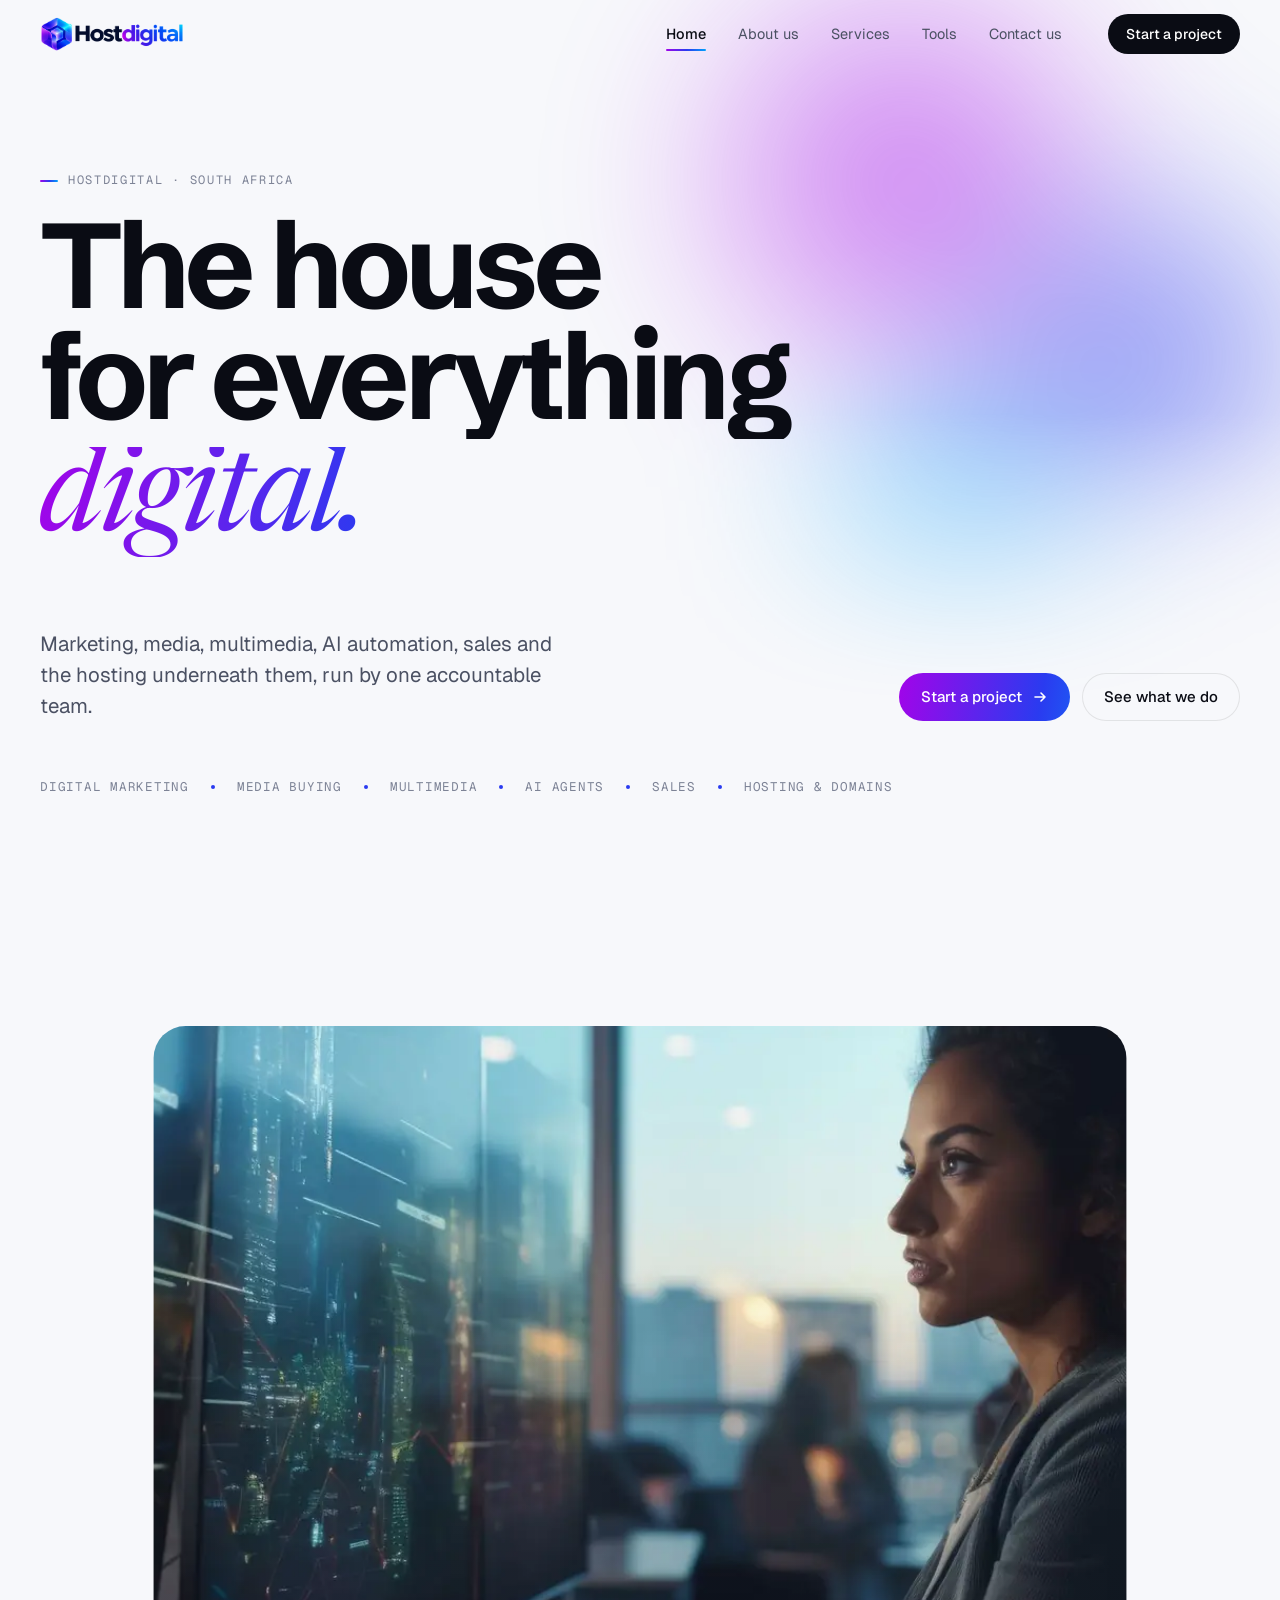
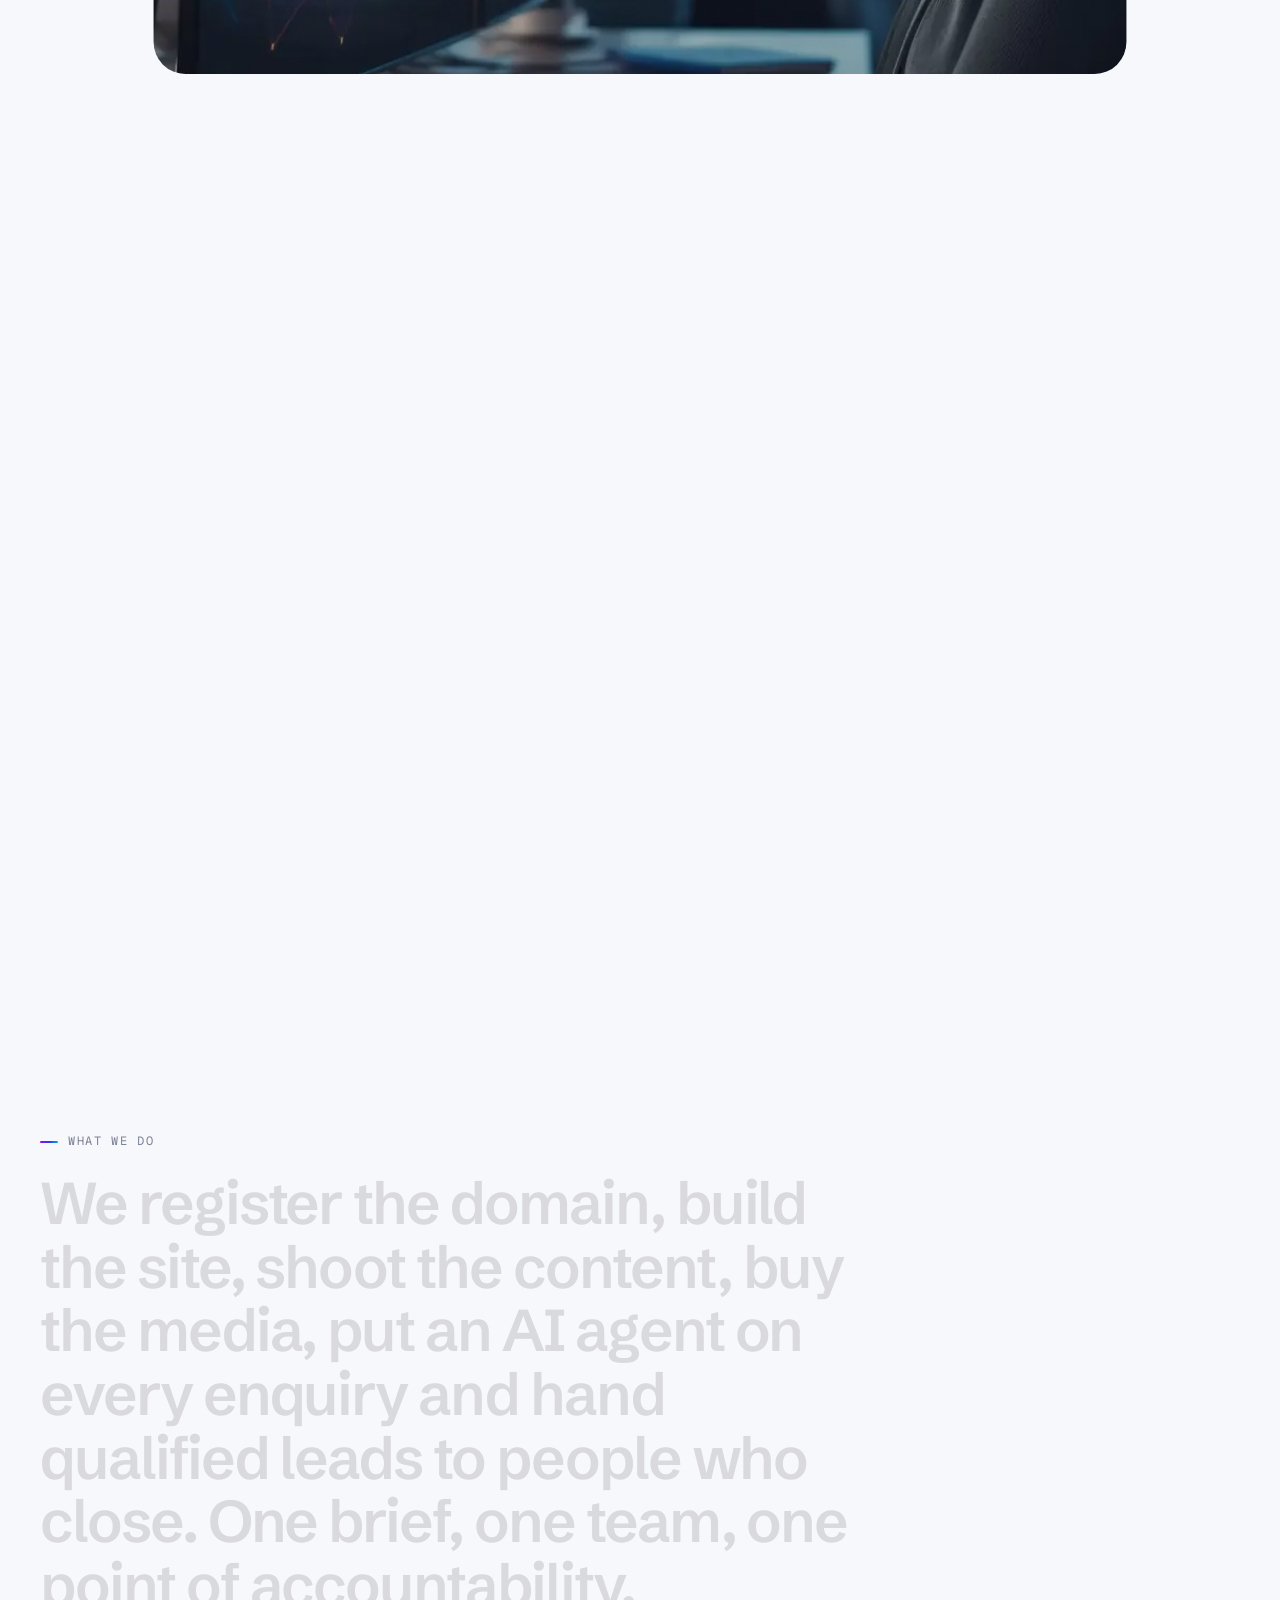
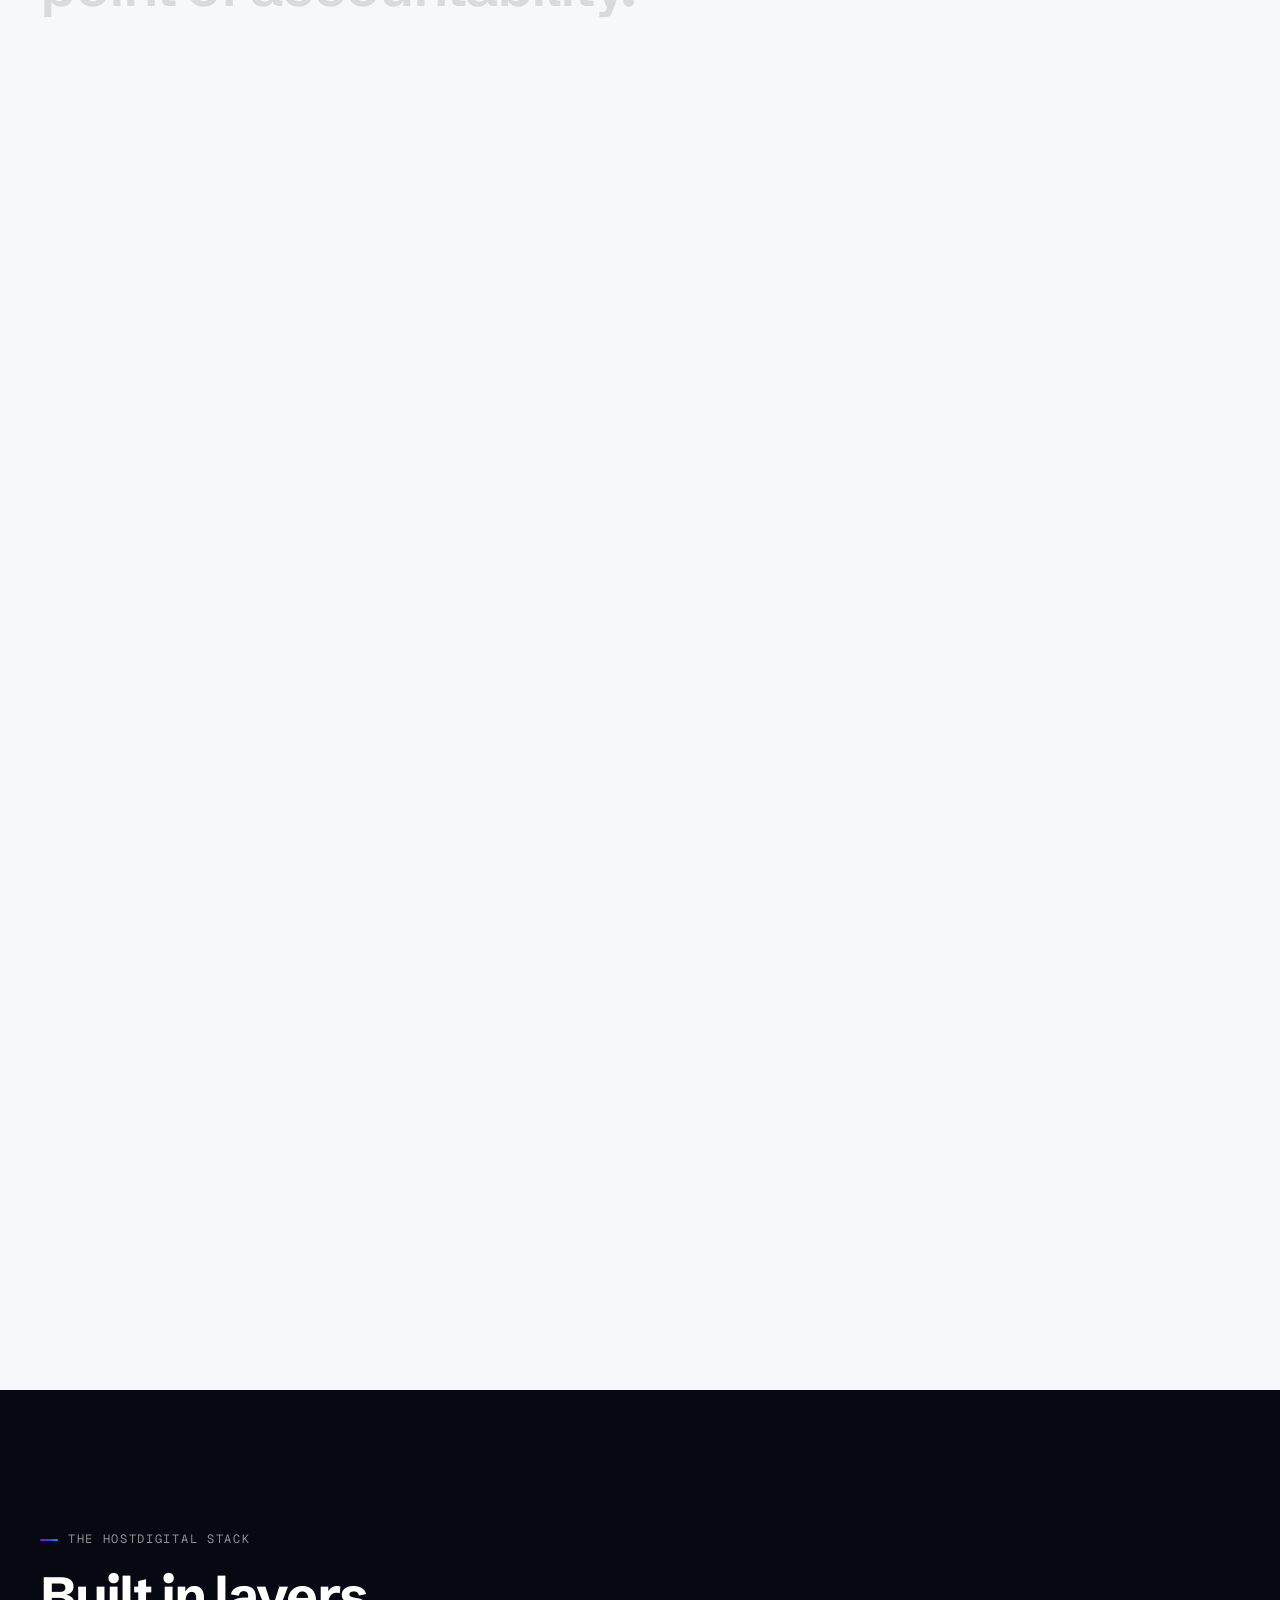
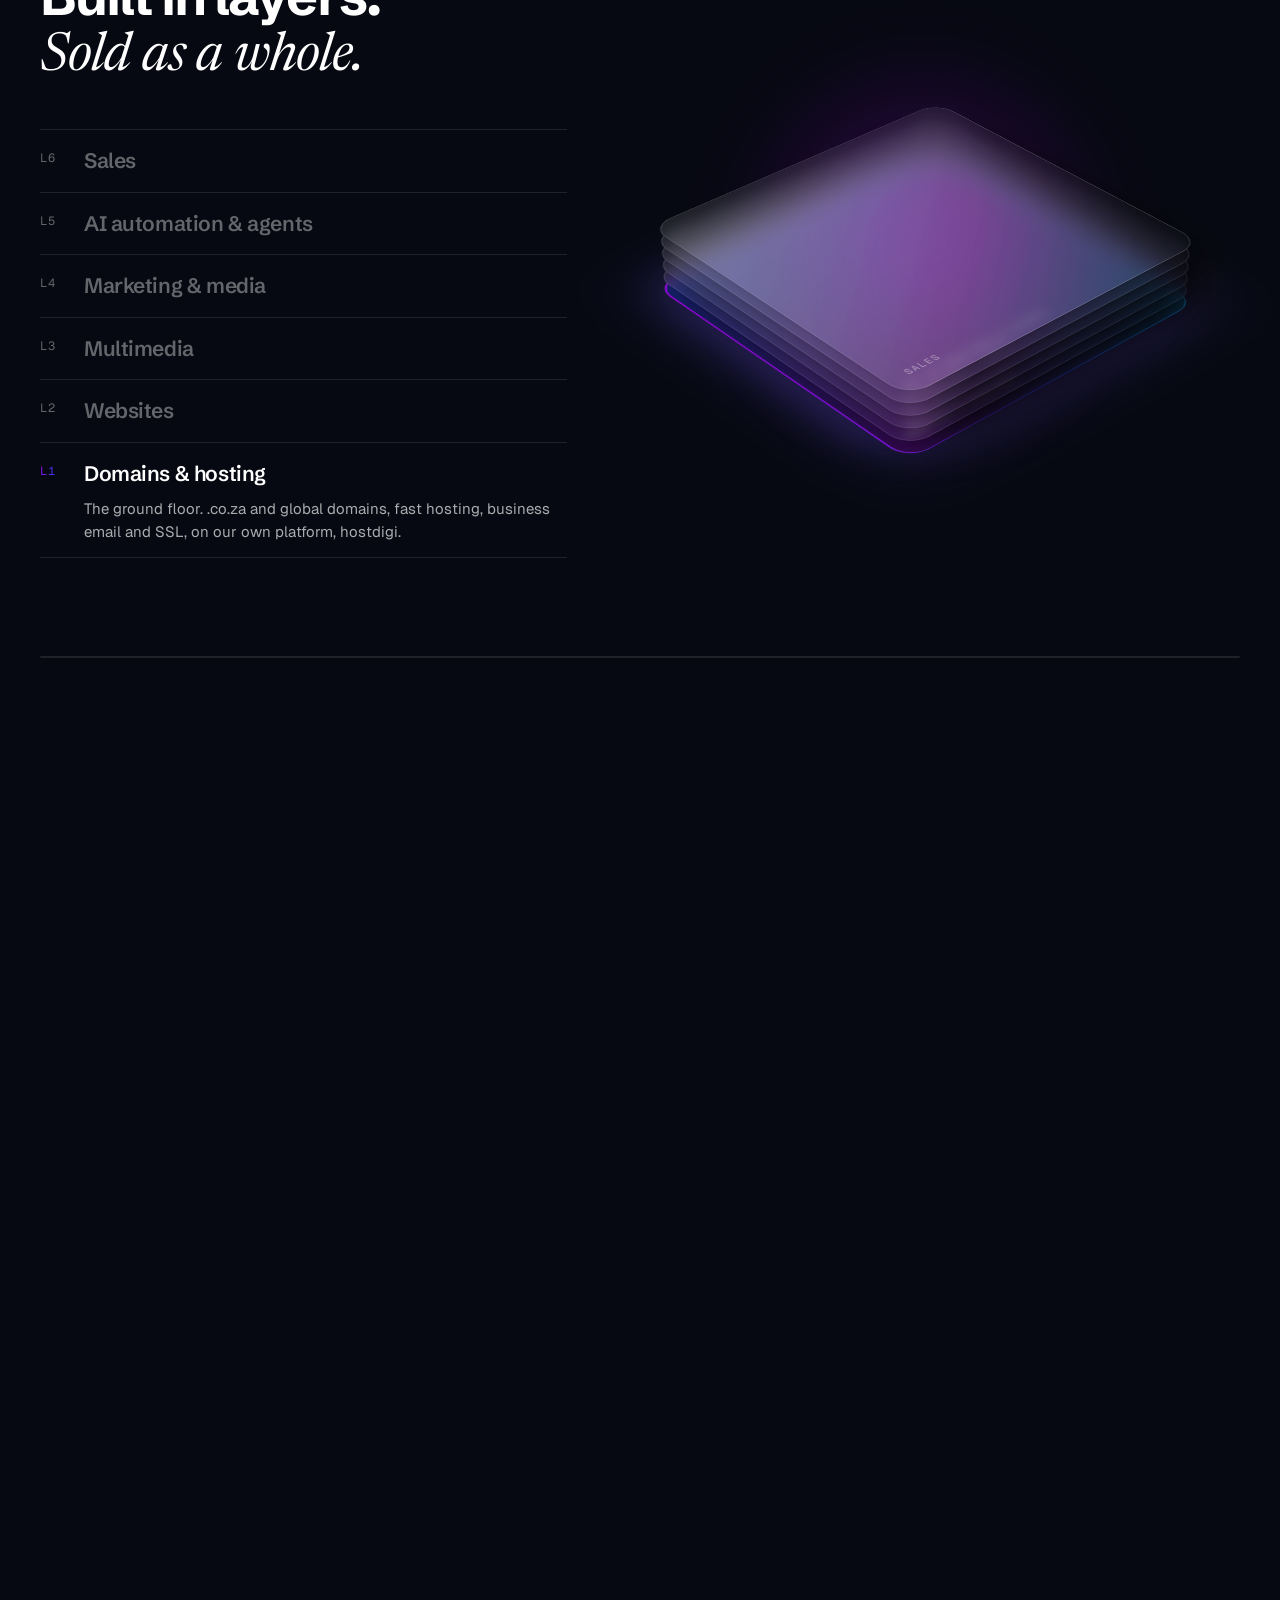
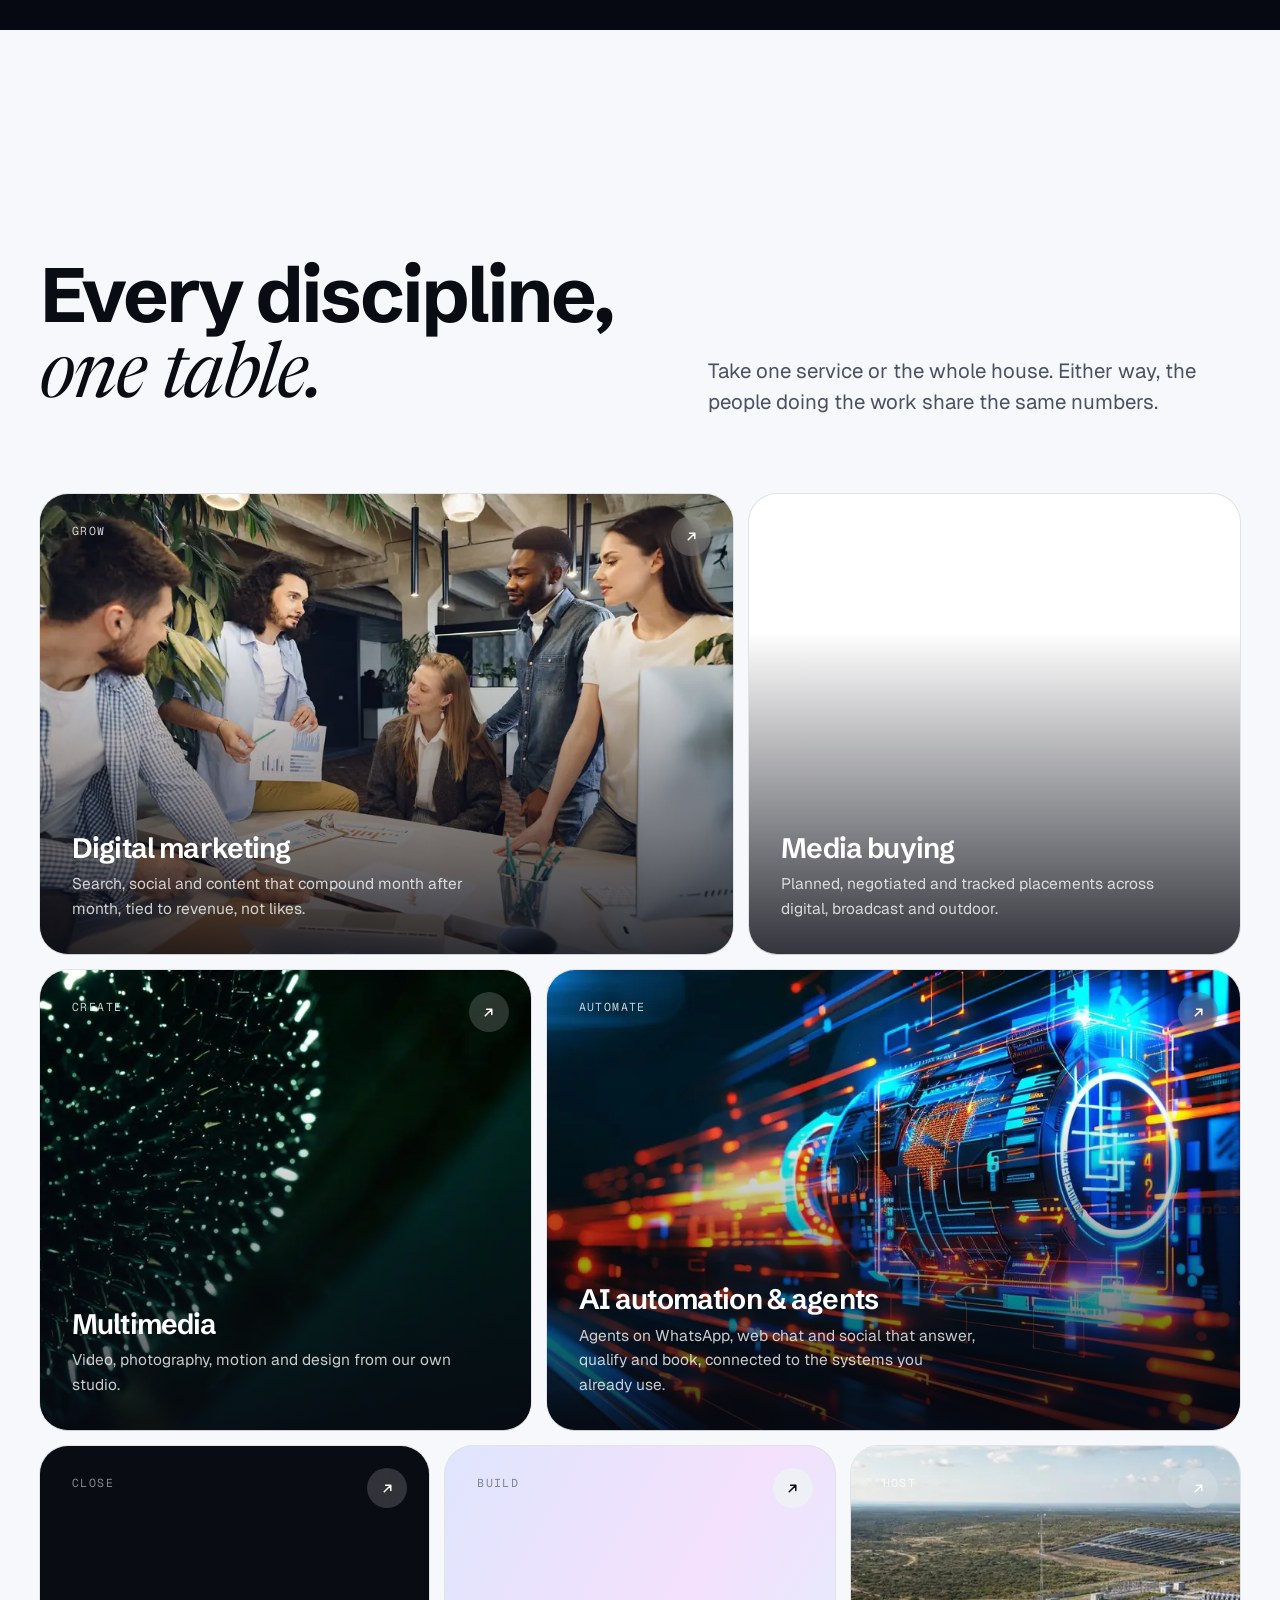
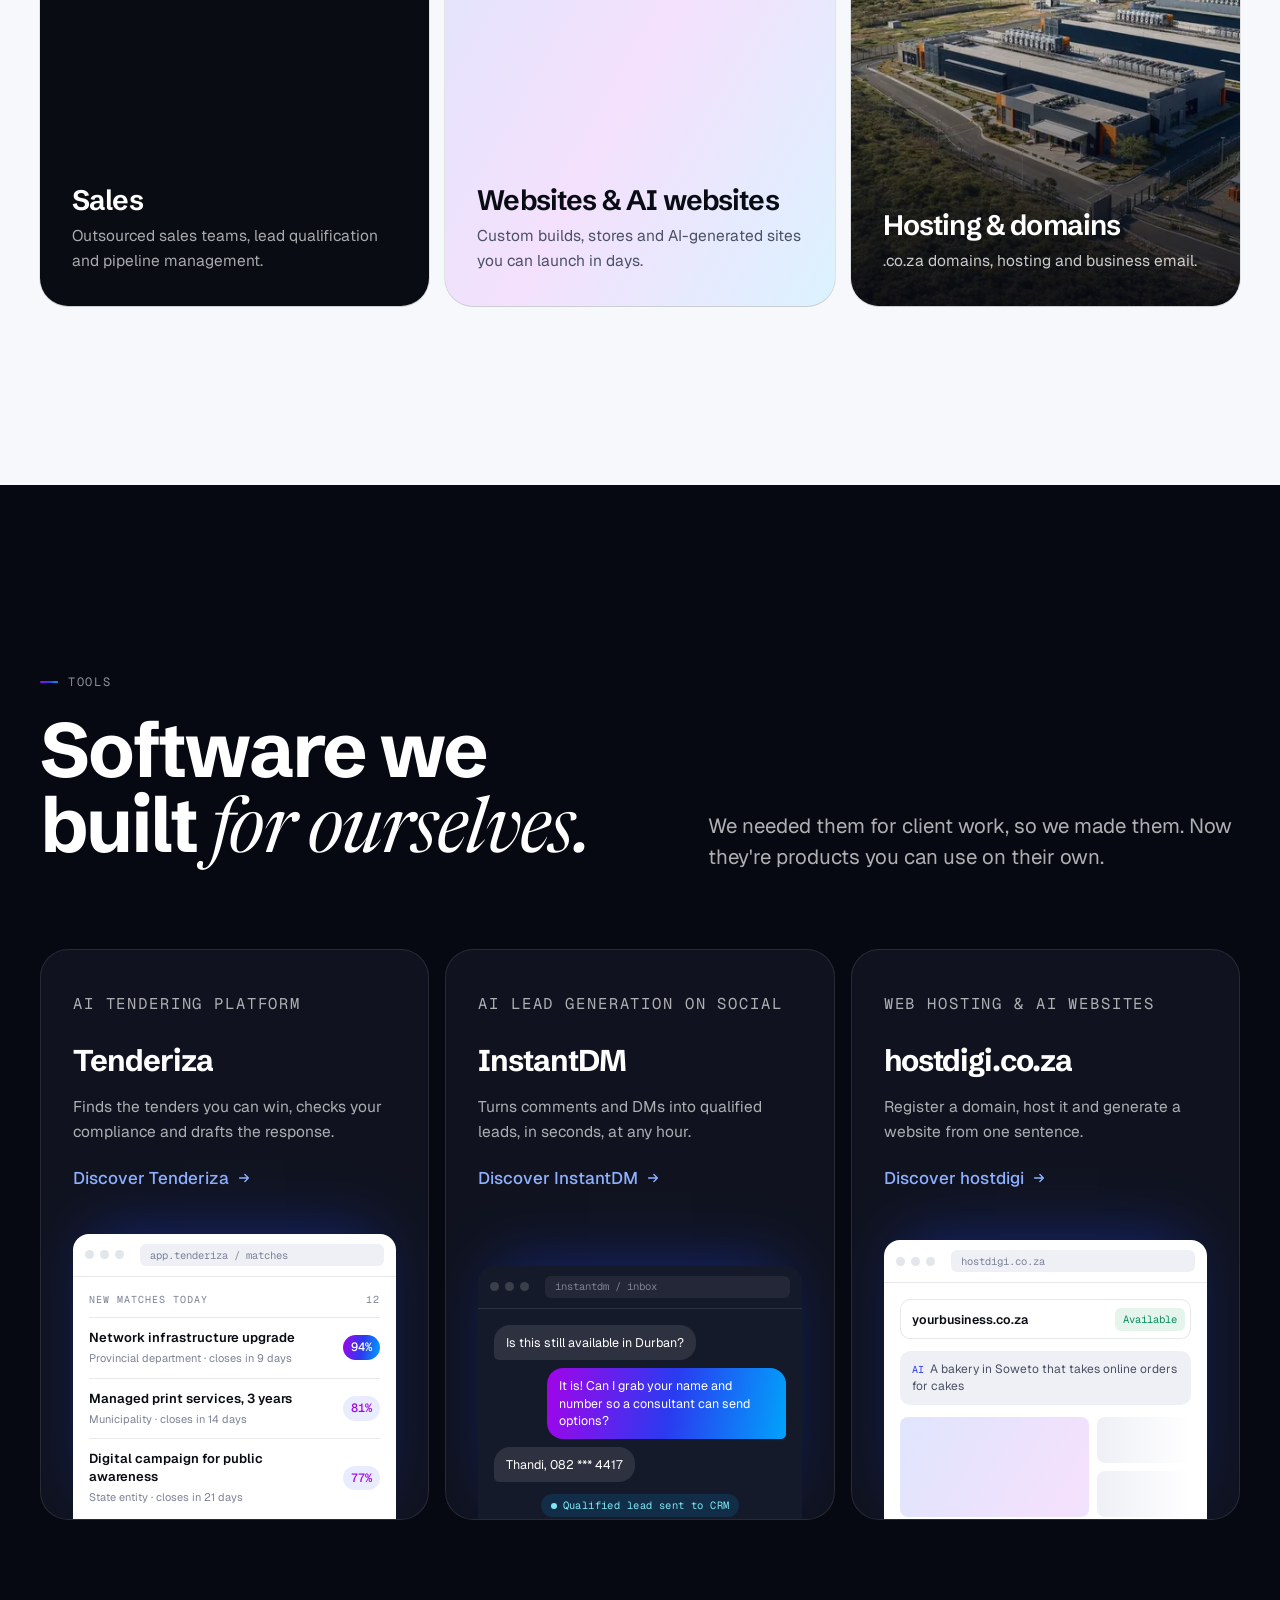
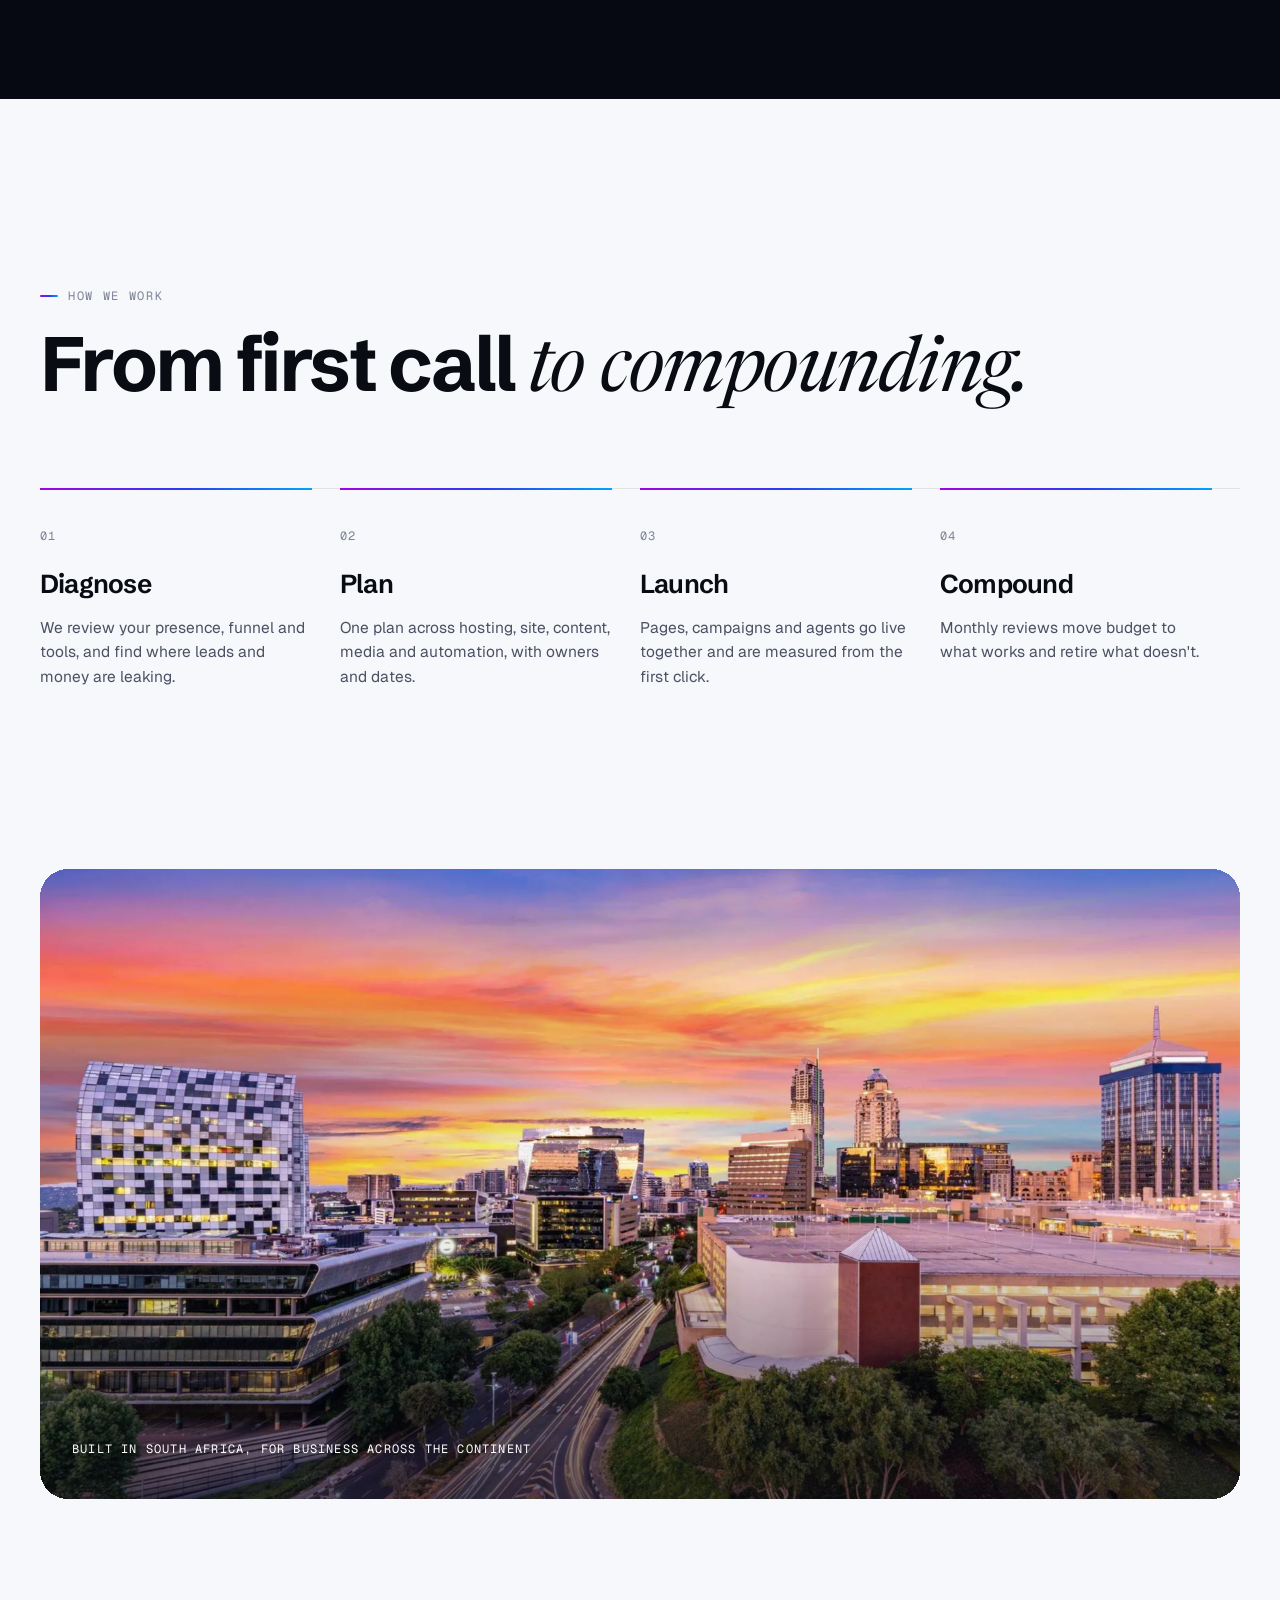
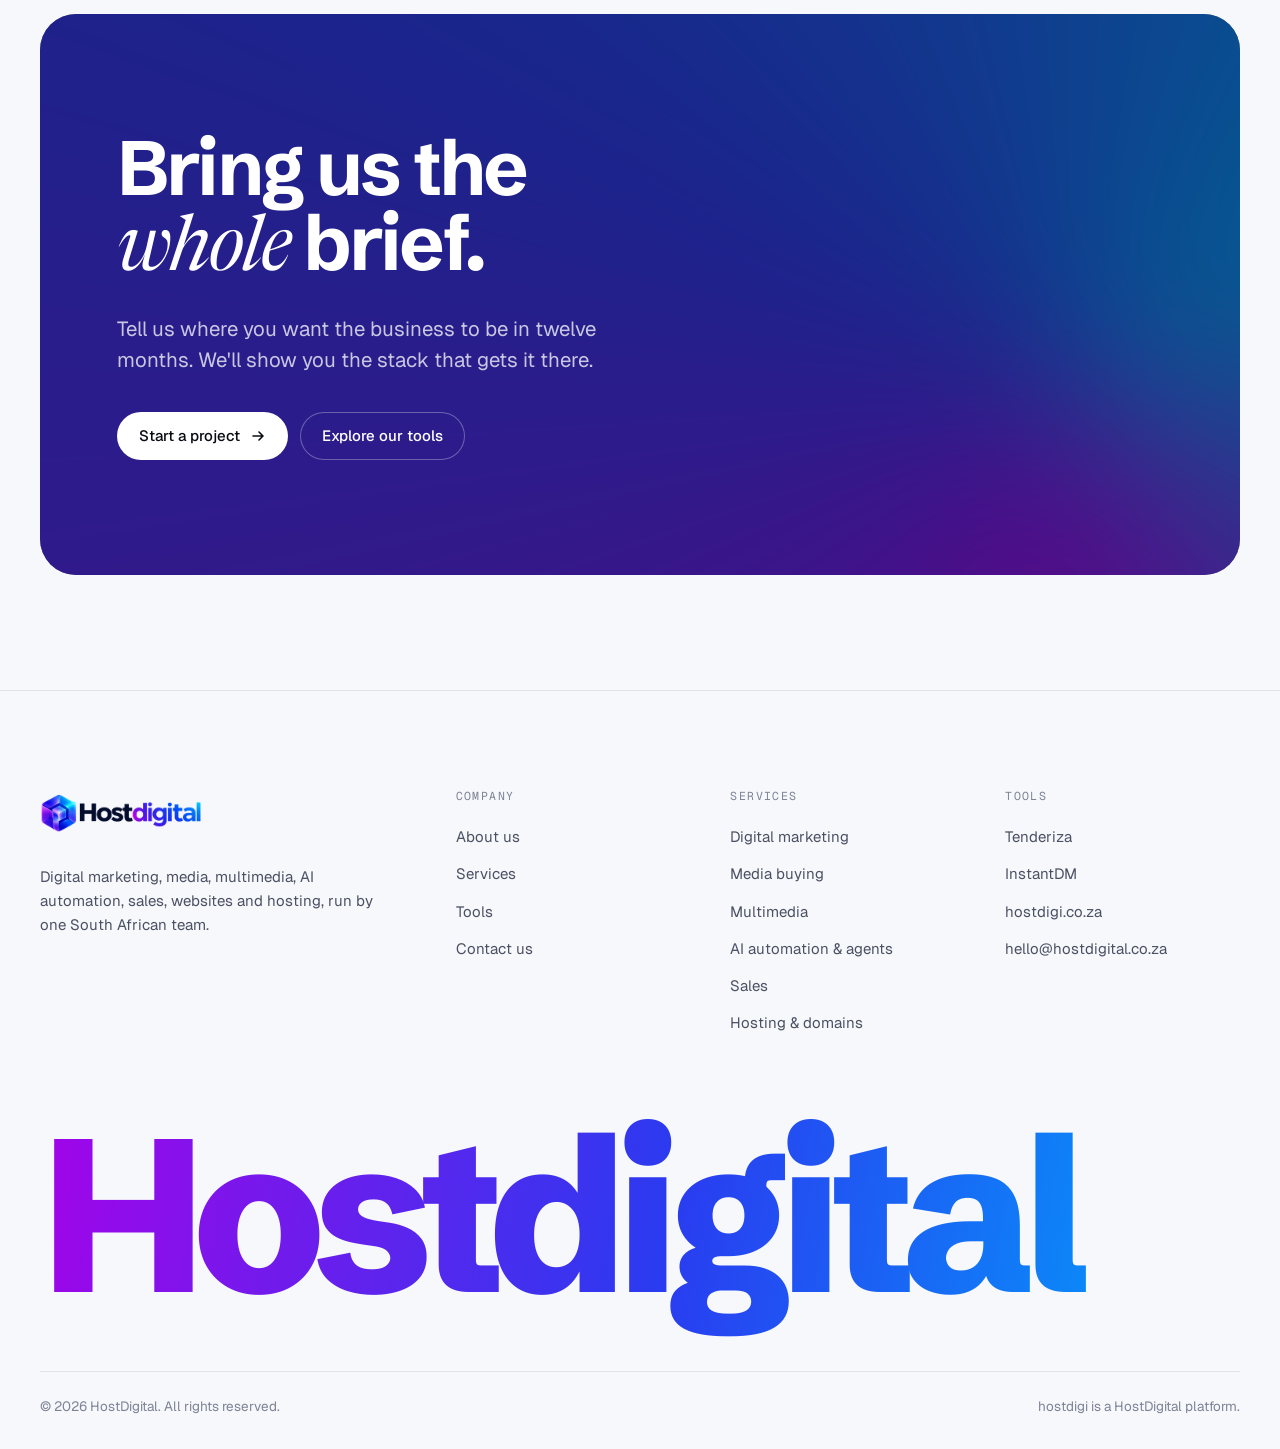
==== commit 6a19a28b: "Use the Hostdigital logo and its colours across the site Header and footer now show the neon cube lo" ====
--- a/index.html
+++ b/index.html
@@ -9,7 +9,8 @@
 <meta property="og:title" content="HostDigital | Everything digital, under one roof">
 <meta property="og:description" content="HostDigital combines digital marketing, media buying, multimedia, AI automation and agents, sales, websites, web hosting and domain names in one South African team.">
 <meta property="og:type" content="website">
-<link rel="icon" href="assets/img/favicon.svg" type="image/svg+xml">
+<link rel="icon" href="assets/img/mark-64.png" type="image/png">
+<link rel="apple-touch-icon" href="assets/img/mark-180.png">
 <link rel="preconnect" href="https://fonts.googleapis.com">
 <link rel="preconnect" href="https://fonts.gstatic.com" crossorigin>
 <link rel="stylesheet" href="https://fonts.googleapis.com/css2?family=Geist:wght@300..700&family=Geist+Mono:wght@400;500&family=Newsreader:ital,opsz,wght@1,6..72,400&family=Schibsted+Grotesk:wght@400..900&display=swap">
@@ -19,7 +20,7 @@
 <a class="skip" href="#main">Skip to content</a>
 <header class="hd">
   <div class="wrap hd__bar">
-    <a class="brand" href="index.html" aria-label="HostDigital home"><svg viewBox="0 0 32 32" aria-hidden="true"><defs><linearGradient id="mk-h" x1="0" y1="0" x2="1" y2="1"><stop offset="0" stop-color="#2d5bff"/><stop offset=".55" stop-color="#8a4dff"/><stop offset="1" stop-color="#00c6e0"/></linearGradient></defs><rect width="32" height="32" rx="9" fill="url(#mk-h)"/><rect class="mark-plate mark-plate--top" x="8" y="8.6" width="16" height="3.4" rx="1.7" fill="#fff"/><rect x="8" y="14.3" width="16" height="3.4" rx="1.7" fill="#fff" fill-opacity=".72"/><rect class="mark-plate mark-plate--bot" x="8" y="20" width="16" height="3.4" rx="1.7" fill="#fff" fill-opacity=".45"/></svg><span class="brand__word">Host<span>Digital</span></span></a>
+    <a class="brand" href="index.html" aria-label="Hostdigital home"><img class="brand__logo" src="assets/img/logo.png" width="124" height="40" alt=""><img class="brand__logo brand__logo--light" src="assets/img/logo-light.png" width="124" height="40" alt=""></a>
     <nav class="nav" aria-label="Main"><a href="index.html" aria-current="page">Home</a><a href="about.html">About us</a><a href="services.html">Services</a><a href="tools.html">Tools</a><a href="contact.html">Contact us</a></nav>
     <a class="btn hd__cta" href="contact.html">Start a project</a>
     <button class="hd__toggle" type="button" aria-expanded="false" aria-controls="sheet" aria-label="Open menu"><span></span><span></span></button>
@@ -186,7 +187,7 @@
   <div class="wrap">
     <div class="ft__grid">
       <div>
-        <a class="brand" href="index.html" aria-label="HostDigital home"><svg viewBox="0 0 32 32" aria-hidden="true"><defs><linearGradient id="mk-f" x1="0" y1="0" x2="1" y2="1"><stop offset="0" stop-color="#2d5bff"/><stop offset=".55" stop-color="#8a4dff"/><stop offset="1" stop-color="#00c6e0"/></linearGradient></defs><rect width="32" height="32" rx="9" fill="url(#mk-f)"/><rect class="mark-plate mark-plate--top" x="8" y="8.6" width="16" height="3.4" rx="1.7" fill="#fff"/><rect x="8" y="14.3" width="16" height="3.4" rx="1.7" fill="#fff" fill-opacity=".72"/><rect class="mark-plate mark-plate--bot" x="8" y="20" width="16" height="3.4" rx="1.7" fill="#fff" fill-opacity=".45"/></svg><span class="brand__word">Host<span>Digital</span></span></a>
+        <a class="brand" href="index.html" aria-label="Hostdigital home"><img class="brand__logo" src="assets/img/logo.png" width="124" height="40" alt=""><img class="brand__logo brand__logo--light" src="assets/img/logo-light.png" width="124" height="40" alt=""></a>
         <p class="ft__about">Digital marketing, media, multimedia, AI automation, sales, websites and hosting, run by one South African team.</p>
       </div>
       <div>
@@ -202,7 +203,7 @@
         <ul><li><a href="tools.html#tenderiza">Tenderiza</a></li><li><a href="tools.html#instantdm">InstantDM</a></li><li><a href="https://hostdigi.co.za" rel="noopener">hostdigi.co.za</a></li><li><a href="mailto:hello@hostdigital.co.za">hello@hostdigital.co.za</a></li></ul>
       </div>
     </div>
-    <p class="ft__word" aria-hidden="true">HostDigital</p>
+    <p class="ft__word" aria-hidden="true">Hostdigital</p>
     <div class="ft__legal"><span>&copy; <span data-year>2026</span> HostDigital. All rights reserved.</span><span>hostdigi is a HostDigital platform.</span></div>
   </div>
 </footer>
--- a/assets/css/site.css
+++ b/assets/css/site.css
@@ -13,11 +13,11 @@
   --night-2: #10131f;
   --night-line: rgba(255, 255, 255, 0.1);
 
-  --g-a: #2d5bff; /* cobalt */
-  --g-b: #8a4dff; /* iris */
-  --g-c: #00c6e0; /* lagoon */
+  --g-a: #a204e9; /* magenta */
+  --g-b: #2a3bf0; /* electric blue */
+  --g-c: #01a3fb; /* cyan */
   --grad: linear-gradient(100deg, var(--g-a) 0%, var(--g-b) 52%, var(--g-c) 100%);
-  --grad-soft: linear-gradient(120deg, rgba(45, 91, 255, 0.14), rgba(138, 77, 255, 0.12) 50%, rgba(0, 198, 224, 0.14));
+  --grad-soft: linear-gradient(120deg, rgba(31, 69, 242, 0.14), rgba(162, 4, 233, 0.12) 50%, rgba(1, 163, 251, 0.14));
 
   --f-display: "Schibsted Grotesk", "Helvetica Neue", Arial, sans-serif;
   --f-serif: "Newsreader", Georgia, serif;
@@ -49,7 +49,7 @@
 a { color: inherit; }
 button, input, select, textarea { font: inherit; color: inherit; }
 ::selection { background: var(--g-b); color: #fff; }
-:focus-visible { outline: 2px solid var(--g-a); outline-offset: 3px; border-radius: 6px; }
+:focus-visible { outline: 2px solid var(--g-b); outline-offset: 3px; border-radius: 6px; }
 
 .skip { position: absolute; left: -999px; top: 8px; z-index: 100; background: var(--ink); color: #fff; padding: 10px 16px; border-radius: 999px; }
 .skip:focus { left: 16px; }
@@ -106,7 +106,7 @@
   transition: transform 0.35s var(--ease), box-shadow 0.35s var(--ease), background 0.3s;
   white-space: nowrap;
 }
-.btn:hover { transform: translateY(-2px); box-shadow: 0 12px 30px -12px rgba(45, 91, 255, 0.55); }
+.btn:hover { transform: translateY(-2px); box-shadow: 0 12px 30px -12px rgba(31, 69, 242, 0.55); }
 .btn svg { width: 16px; height: 16px; transition: transform 0.35s var(--ease); }
 .btn:hover svg { transform: translateX(3px); }
 .btn--grad { --fg: #fff; background: var(--grad); background-size: 160% 100%; background-position: 0 0; transition: background-position 0.6s var(--ease), transform 0.35s var(--ease), box-shadow 0.35s var(--ease); }
@@ -120,7 +120,7 @@
 
 .link-arrow {
   display: inline-flex; align-items: center; gap: 8px;
-  font-weight: 500; text-decoration: none; color: var(--g-a);
+  font-weight: 500; text-decoration: none; color: var(--g-b);
 }
 .link-arrow svg { width: 14px; height: 14px; transition: transform 0.35s var(--ease); }
 .link-arrow:hover svg { transform: translateX(4px); }
@@ -139,9 +139,9 @@
 }
 .hd__bar { height: 68px; display: flex; align-items: center; gap: 32px; }
 .brand { display: inline-flex; align-items: center; gap: 10px; text-decoration: none; color: var(--ink); }
-.brand svg { width: 30px; height: 30px; flex: none; }
-.brand__word { font-family: var(--f-display); font-weight: 700; font-size: 19px; letter-spacing: -0.03em; }
-.brand__word span { font-weight: 400; }
+.brand__logo { height: 46px; width: auto; flex: none; }
+.ft .brand__logo { height: 52px; }
+.brand__logo--light { display: none; }
 .nav { display: flex; gap: 4px; margin-left: auto; }
 .nav a {
   position: relative; padding: 8px 14px; border-radius: 999px;
@@ -163,6 +163,10 @@
 .hd--light:not(.is-scrolled):not(.is-open) .nav a:hover,
 .hd--light:not(.is-scrolled):not(.is-open) .nav a[aria-current="page"] { color: #fff; background: rgba(255, 255, 255, 0.08); }
 .hd--light:not(.is-scrolled):not(.is-open) .hd__toggle span { background: #fff; }
+.hd--light:not(.is-scrolled):not(.is-open) .brand__logo,
+.hd.is-dark:not(.is-open) .brand__logo { display: none; }
+.hd--light:not(.is-scrolled):not(.is-open) .brand__logo--light,
+.hd.is-dark:not(.is-open) .brand__logo--light { display: block; }
 .hd--light:not(.is-scrolled):not(.is-open) .hd__cta { --bg: #fff; --fg: var(--ink); }
 
 .hd.is-dark:not(.is-open) { background: rgba(10, 12, 20, 0.62); box-shadow: 0 1px 0 rgba(255, 255, 255, 0.08); }
@@ -194,11 +198,6 @@
   .sheet .btn { margin-top: 24px; width: 100%; justify-content: center; }
 }
 
-/* ---------- Brand mark ---------- */
-.mark-plate { transition: transform 0.6s var(--ease); }
-.brand:hover .mark-plate--top { transform: translateY(-1.5px); }
-.brand:hover .mark-plate--bot { transform: translateY(1.5px); }
-
 /* ---------- Sections ---------- */
 .section { padding: clamp(96px, 14vw, 180px) 0; }
 .section--tight { padding: clamp(64px, 9vw, 120px) 0; }
@@ -292,7 +291,7 @@
 .stack__list li.is-on p { max-height: 120px; opacity: 1; margin-top: 6px; }
 
 .stack__scene { position: relative; height: min(78vh, 720px); perspective: 2200px; display: grid; place-items: center; }
-.stack__glow { position: absolute; width: 70%; aspect-ratio: 1; border-radius: 50%; background: radial-gradient(circle, rgba(138, 77, 255, 0.35), transparent 62%); filter: blur(40px); }
+.stack__glow { position: absolute; width: 70%; aspect-ratio: 1; border-radius: 50%; background: radial-gradient(circle, rgba(162, 4, 233, 0.35), transparent 62%); filter: blur(40px); }
 .stack__tower { --spread: 0; position: relative; width: min(30vw, 400px); aspect-ratio: 1; transform-style: preserve-3d; transform: translateY(14%) rotateX(58deg) rotateZ(-42deg); }
 .plate {
   --i: 0;
@@ -317,7 +316,7 @@
   -webkit-mask-composite: xor; mask-composite: exclude;
   opacity: 0; transition: opacity 0.6s var(--ease);
 }
-.plate.is-on { background: linear-gradient(140deg, rgba(45, 91, 255, 0.42), rgba(138, 77, 255, 0.28) 55%, rgba(0, 198, 224, 0.3)); box-shadow: 0 0 80px -10px rgba(110, 90, 255, 0.7), 0 30px 60px -20px rgba(0, 0, 0, 0.8); }
+.plate.is-on { background: linear-gradient(140deg, rgba(31, 69, 242, 0.42), rgba(162, 4, 233, 0.28) 55%, rgba(1, 163, 251, 0.3)); box-shadow: 0 0 80px -10px rgba(110, 90, 255, 0.7), 0 30px 60px -20px rgba(0, 0, 0, 0.8); }
 .plate.is-on::before { opacity: 1; }
 .plate.is-on span { color: #fff; }
 .plate.is-below { background: linear-gradient(140deg, rgba(120, 140, 255, 0.16), rgba(255, 255, 255, 0.03)); }
@@ -389,7 +388,7 @@
 /* ---------- Mock UI (built in HTML so it stays crisp) ---------- */
 .ui {
   border-radius: 16px 16px 0 0; background: #fff; color: var(--ink);
-  box-shadow: 0 -20px 60px -20px rgba(45, 91, 255, 0.4);
+  box-shadow: 0 -20px 60px -20px rgba(31, 69, 242, 0.4);
   font-size: 12.5px; line-height: 1.4; overflow: hidden;
 }
 .ui--dark { background: #151a2a; color: #fff; }
@@ -403,13 +402,13 @@
 .tender { display: grid; grid-template-columns: 1fr auto; gap: 4px 12px; padding: 11px 0; border-top: 1px solid var(--line); }
 .tender strong { font-weight: 600; font-size: 13px; }
 .tender small { color: var(--muted); font-size: 11px; grid-column: 1; }
-.fit { grid-row: span 2; align-self: center; font-family: var(--f-mono); font-weight: 500; font-size: 12px; padding: 4px 8px; border-radius: 999px; background: rgba(45, 91, 255, 0.1); color: var(--g-a); }
+.fit { grid-row: span 2; align-self: center; font-family: var(--f-mono); font-weight: 500; font-size: 12px; padding: 4px 8px; border-radius: 999px; background: rgba(31, 69, 242, 0.1); color: var(--g-a); }
 .fit--hi { background: var(--grad); color: #fff; }
 .chat { display: flex; flex-direction: column; gap: 8px; }
 .bubble { max-width: 82%; padding: 9px 12px; border-radius: 16px; font-size: 12.5px; }
 .bubble--in { background: rgba(255, 255, 255, 0.1); align-self: flex-start; border-bottom-left-radius: 5px; }
 .bubble--out { background: var(--grad); align-self: flex-end; border-bottom-right-radius: 5px; }
-.chip { display: inline-flex; align-items: center; gap: 6px; padding: 4px 10px; border-radius: 999px; font-family: var(--f-mono); font-size: 10.5px; letter-spacing: 0.04em; background: rgba(0, 198, 224, 0.14); color: #7fe8f5; align-self: center; margin-top: 4px; }
+.chip { display: inline-flex; align-items: center; gap: 6px; padding: 4px 10px; border-radius: 999px; font-family: var(--f-mono); font-size: 10.5px; letter-spacing: 0.04em; background: rgba(1, 163, 251, 0.14); color: #7fe8f5; align-self: center; margin-top: 4px; }
 .chip::before { content: ""; width: 6px; height: 6px; border-radius: 50%; background: currentColor; }
 .domain { display: flex; align-items: center; gap: 8px; height: 40px; border-radius: 10px; box-shadow: inset 0 0 0 1px var(--line); padding: 0 6px 0 12px; }
 .domain b { font-weight: 600; flex: 1; }
@@ -464,7 +463,7 @@
 .ft__about { color: var(--graphite); font-size: 15px; max-width: 34ch; margin: 18px 0 0; }
 .ft__word {
   margin: 80px 0 0; font-family: var(--f-display); font-weight: 800;
-  font-size: clamp(4rem, 17vw, 16.5rem); letter-spacing: -0.065em; line-height: 0.9; padding-bottom: 0.06em;
+  font-size: clamp(4rem, 17vw, 16.5rem); letter-spacing: -0.065em; line-height: 0.9; padding-bottom: 0.14em;
   background: var(--grad); -webkit-background-clip: text; background-clip: text; color: transparent;
   user-select: none; white-space: nowrap;
 }
@@ -547,14 +546,14 @@
 .product--flip .product__grid { grid-template-columns: minmax(0, 6fr) minmax(0, 5fr); }
 .product--flip .product__copy { order: 2; }
 .product__logo { display: inline-flex; align-items: center; gap: 12px; margin-bottom: 28px; }
-.product__logo i { width: 44px; height: 44px; border-radius: 13px; background: var(--grad); display: grid; place-items: center; font-style: normal; font-family: var(--f-display); font-weight: 800; font-size: 20px; color: #fff; box-shadow: 0 10px 30px -10px rgba(138, 77, 255, 0.8); }
+.product__logo i { width: 44px; height: 44px; border-radius: 13px; background: var(--grad); display: grid; place-items: center; font-style: normal; font-family: var(--f-display); font-weight: 800; font-size: 20px; color: #fff; box-shadow: 0 10px 30px -10px rgba(162, 4, 233, 0.8); }
 .product__logo span { font-family: var(--f-mono); font-size: 12px; letter-spacing: 0.12em; text-transform: uppercase; color: rgba(255, 255, 255, 0.55); }
 .feats { list-style: none; padding: 0; margin: 36px 0 0; display: grid; gap: 0; }
 .feats li { padding: 16px 0; border-top: 1px solid var(--night-line); color: rgba(255, 255, 255, 0.72); font-size: 15.5px; }
 .feats li strong { color: #fff; font-weight: 600; display: block; margin-bottom: 2px; }
 .stage {
   position: relative; border-radius: 32px; padding: clamp(28px, 4vw, 56px) clamp(20px, 4vw, 56px) 0;
-  background: radial-gradient(120% 90% at 80% 0%, rgba(138, 77, 255, 0.35), transparent 60%), radial-gradient(90% 80% at 0% 100%, rgba(0, 198, 224, 0.25), transparent 60%), var(--night-2);
+  background: radial-gradient(120% 90% at 80% 0%, rgba(162, 4, 233, 0.35), transparent 60%), radial-gradient(90% 80% at 0% 100%, rgba(1, 163, 251, 0.25), transparent 60%), var(--night-2);
   border: 1px solid var(--night-line); overflow: hidden;
 }
 .stage .ui { font-size: 13.5px; transform: translateY(var(--lift, 40px)); transition: transform 1.2s var(--ease); }
@@ -585,7 +584,7 @@
 .contact__aside dd { margin: 6px 0 20px; font-size: 18px; }
 .contact__aside dd a { text-decoration: none; background: linear-gradient(currentColor, currentColor) 0 100% / 0 1px no-repeat; transition: background-size 0.4s var(--ease); }
 .contact__aside dd a:hover { background-size: 100% 1px; }
-.form { background: #fff; border-radius: 32px; padding: clamp(28px, 4vw, 52px); box-shadow: 0 0 0 1px var(--line), 0 40px 80px -50px rgba(45, 91, 255, 0.45); }
+.form { background: #fff; border-radius: 32px; padding: clamp(28px, 4vw, 52px); box-shadow: 0 0 0 1px var(--line), 0 40px 80px -50px rgba(31, 69, 242, 0.45); }
 .form fieldset { border: 0; padding: 0; margin: 0 0 28px; }
 .form legend { font-family: var(--f-display); font-weight: 600; font-size: 20px; letter-spacing: -0.02em; margin-bottom: 14px; padding: 0; }
 .chips { display: flex; flex-wrap: wrap; gap: 8px; }
@@ -605,7 +604,7 @@
   box-shadow: inset 0 0 0 1px var(--line); padding: 14px 16px; font-size: 16px; transition: box-shadow 0.25s, background 0.25s;
 }
 .field textarea { min-height: 140px; resize: vertical; }
-.field input:focus, .field select:focus, .field textarea:focus { outline: none; background: #fff; box-shadow: inset 0 0 0 1.5px var(--g-a), 0 0 0 4px rgba(45, 91, 255, 0.12); }
+.field input:focus, .field select:focus, .field textarea:focus { outline: none; background: #fff; box-shadow: inset 0 0 0 1.5px var(--g-a), 0 0 0 4px rgba(31, 69, 242, 0.12); }
 .field.has-error input, .field.has-error textarea { box-shadow: inset 0 0 0 1.5px #d93a4a; }
 .field__err { color: #c42d3d; font-size: 13px; min-height: 0; }
 .form__foot { display: flex; align-items: center; justify-content: space-between; gap: 20px; flex-wrap: wrap; margin-top: 28px; }
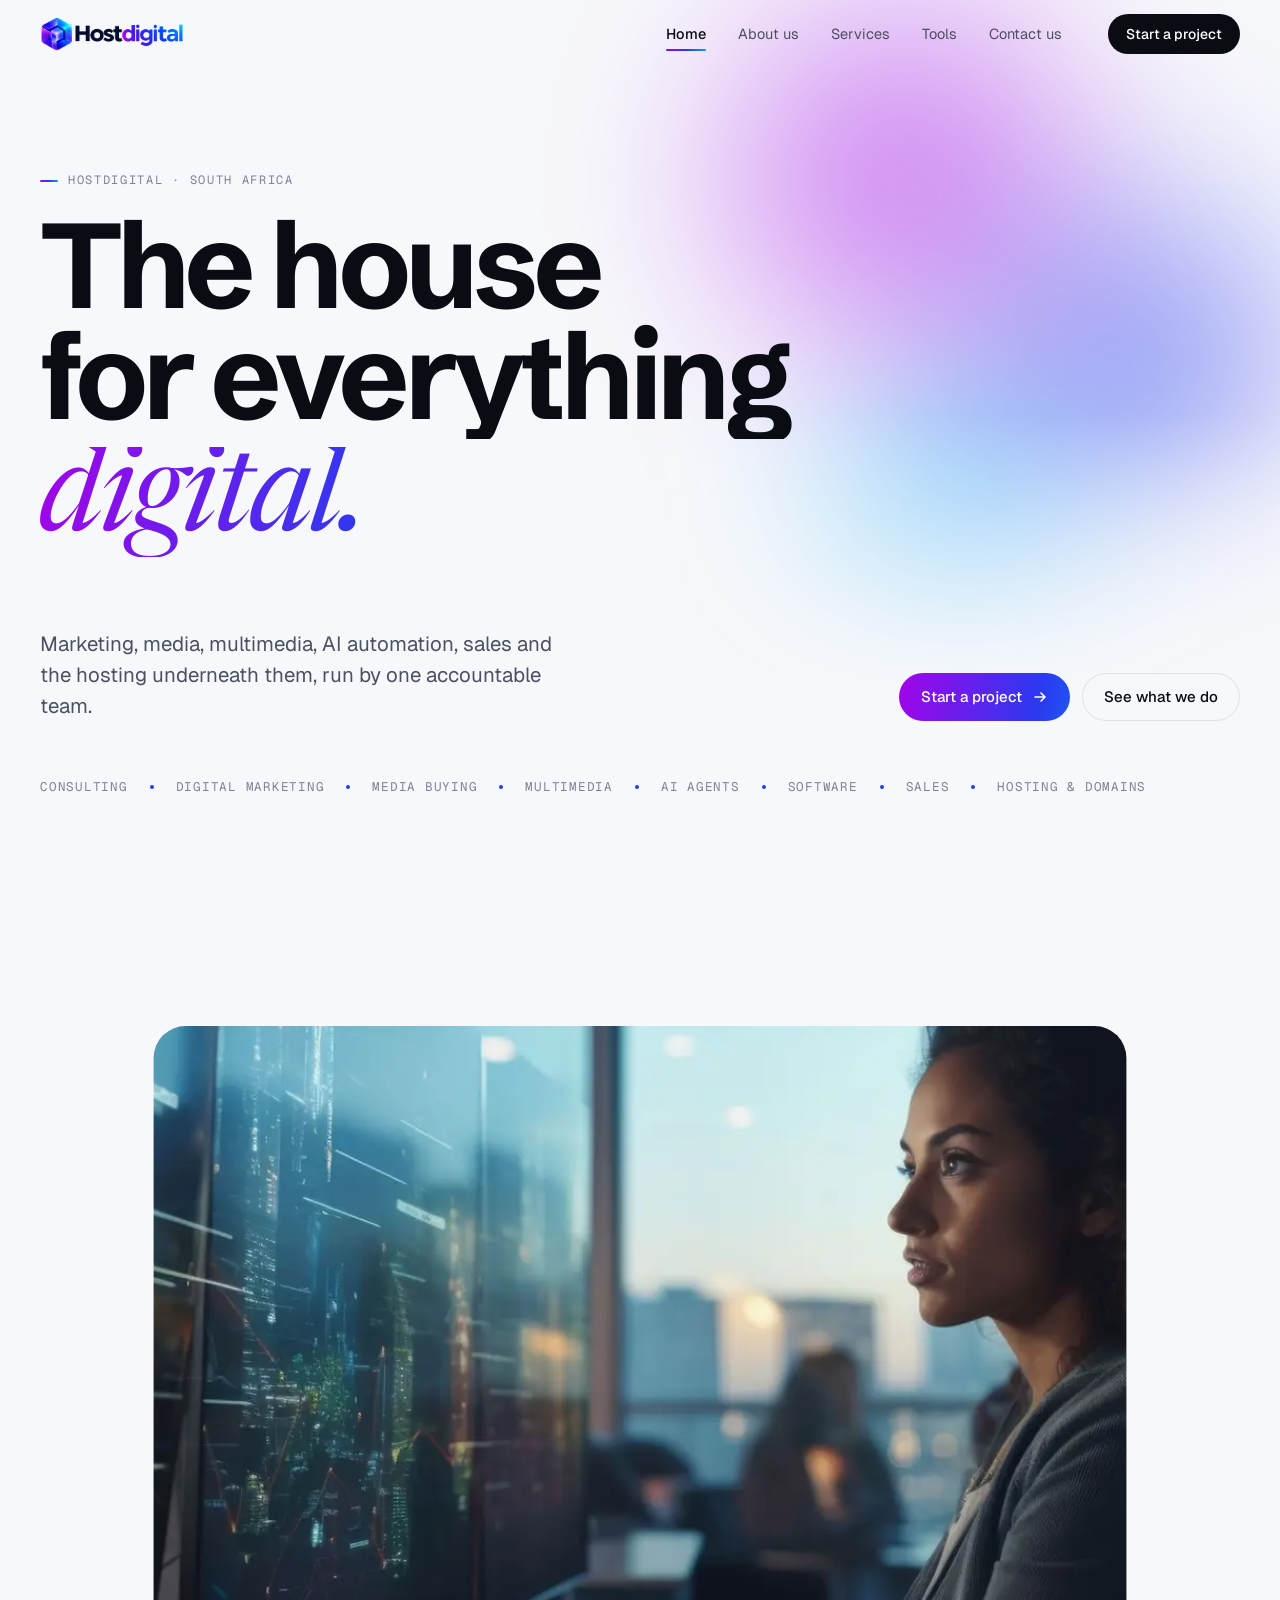
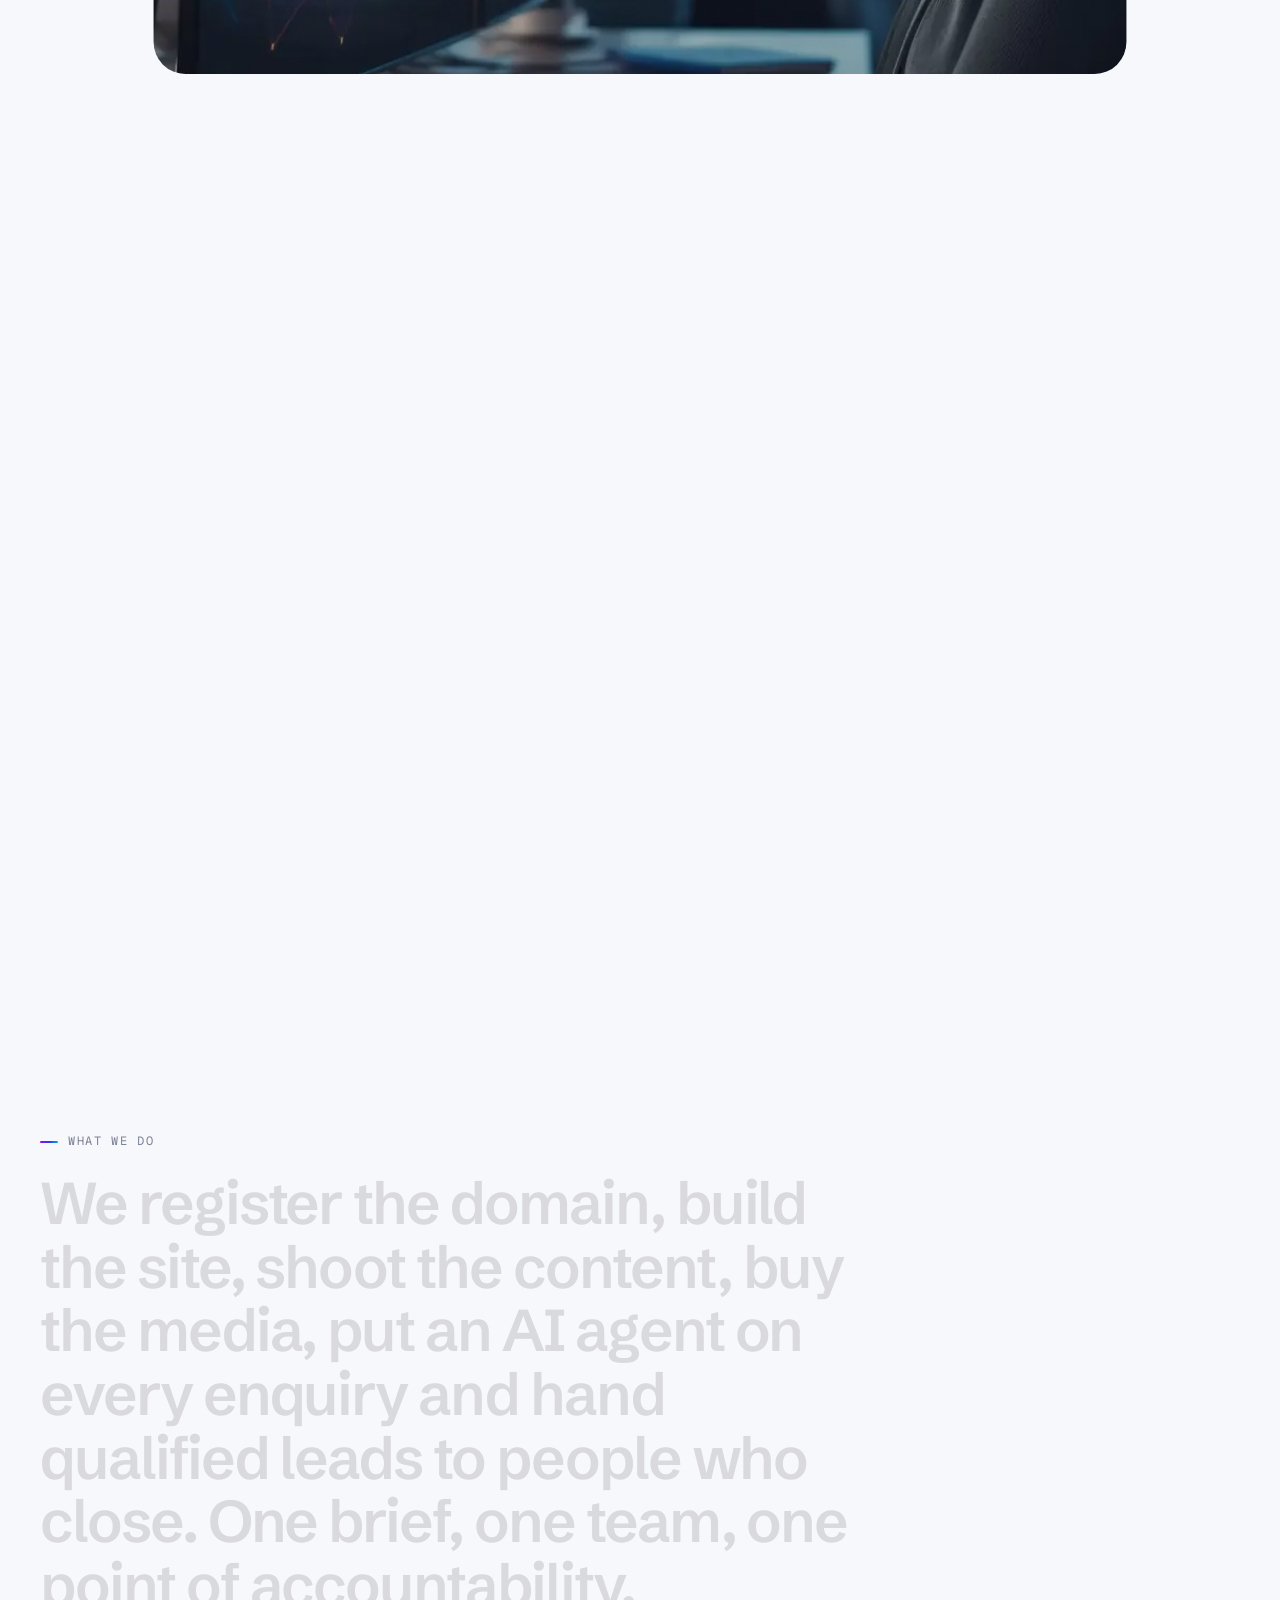
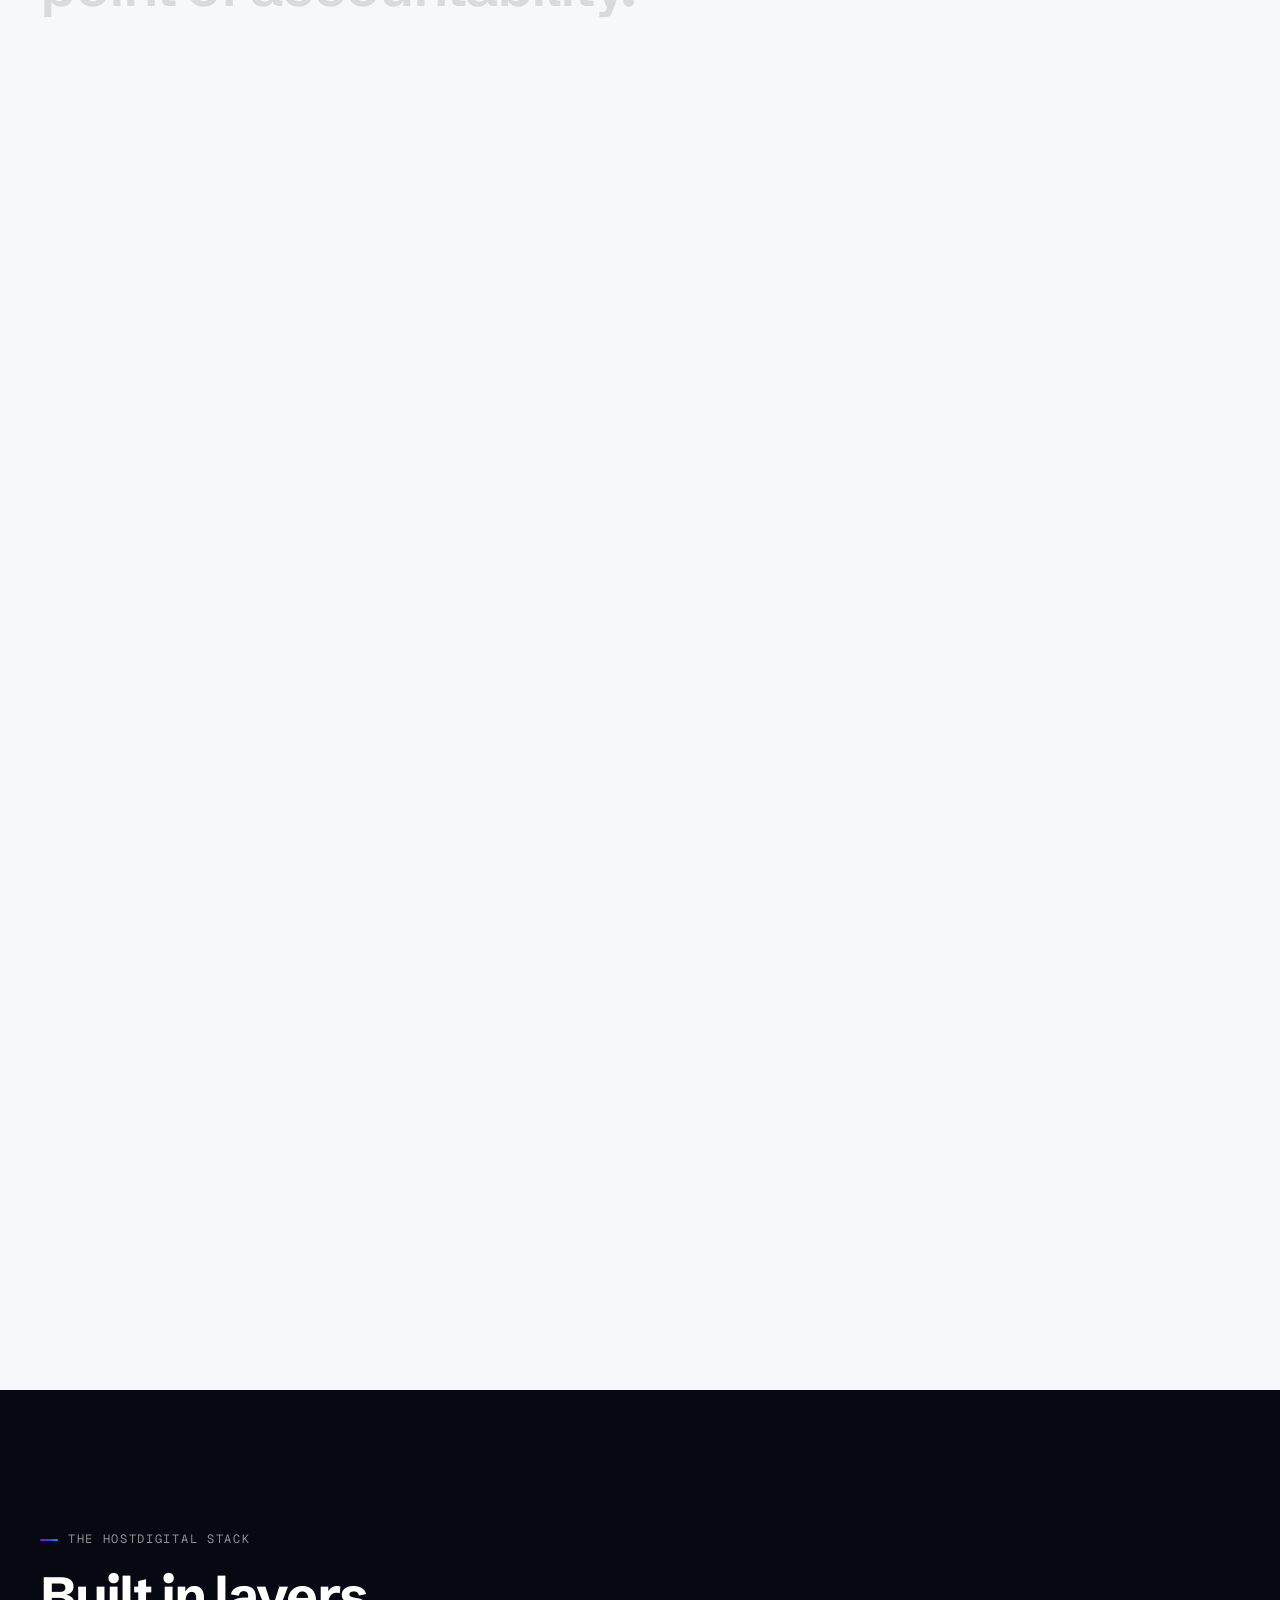
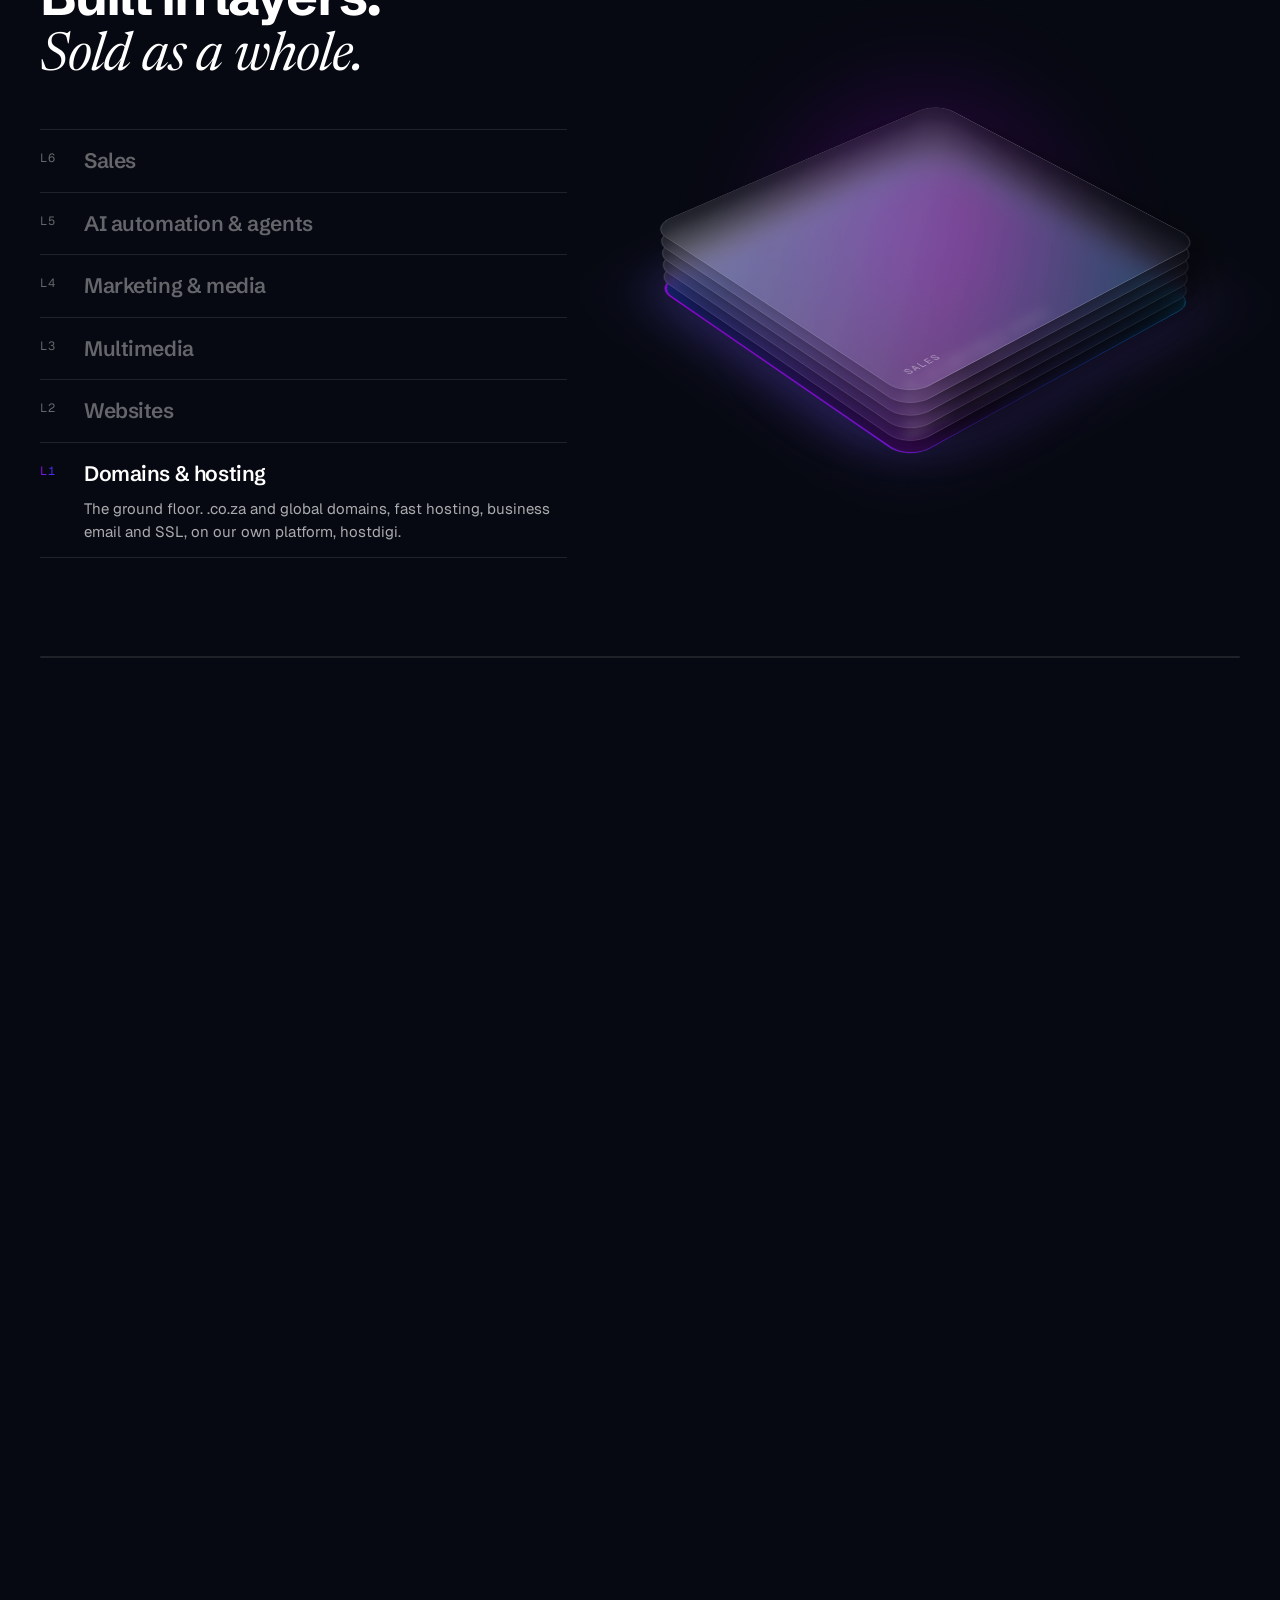
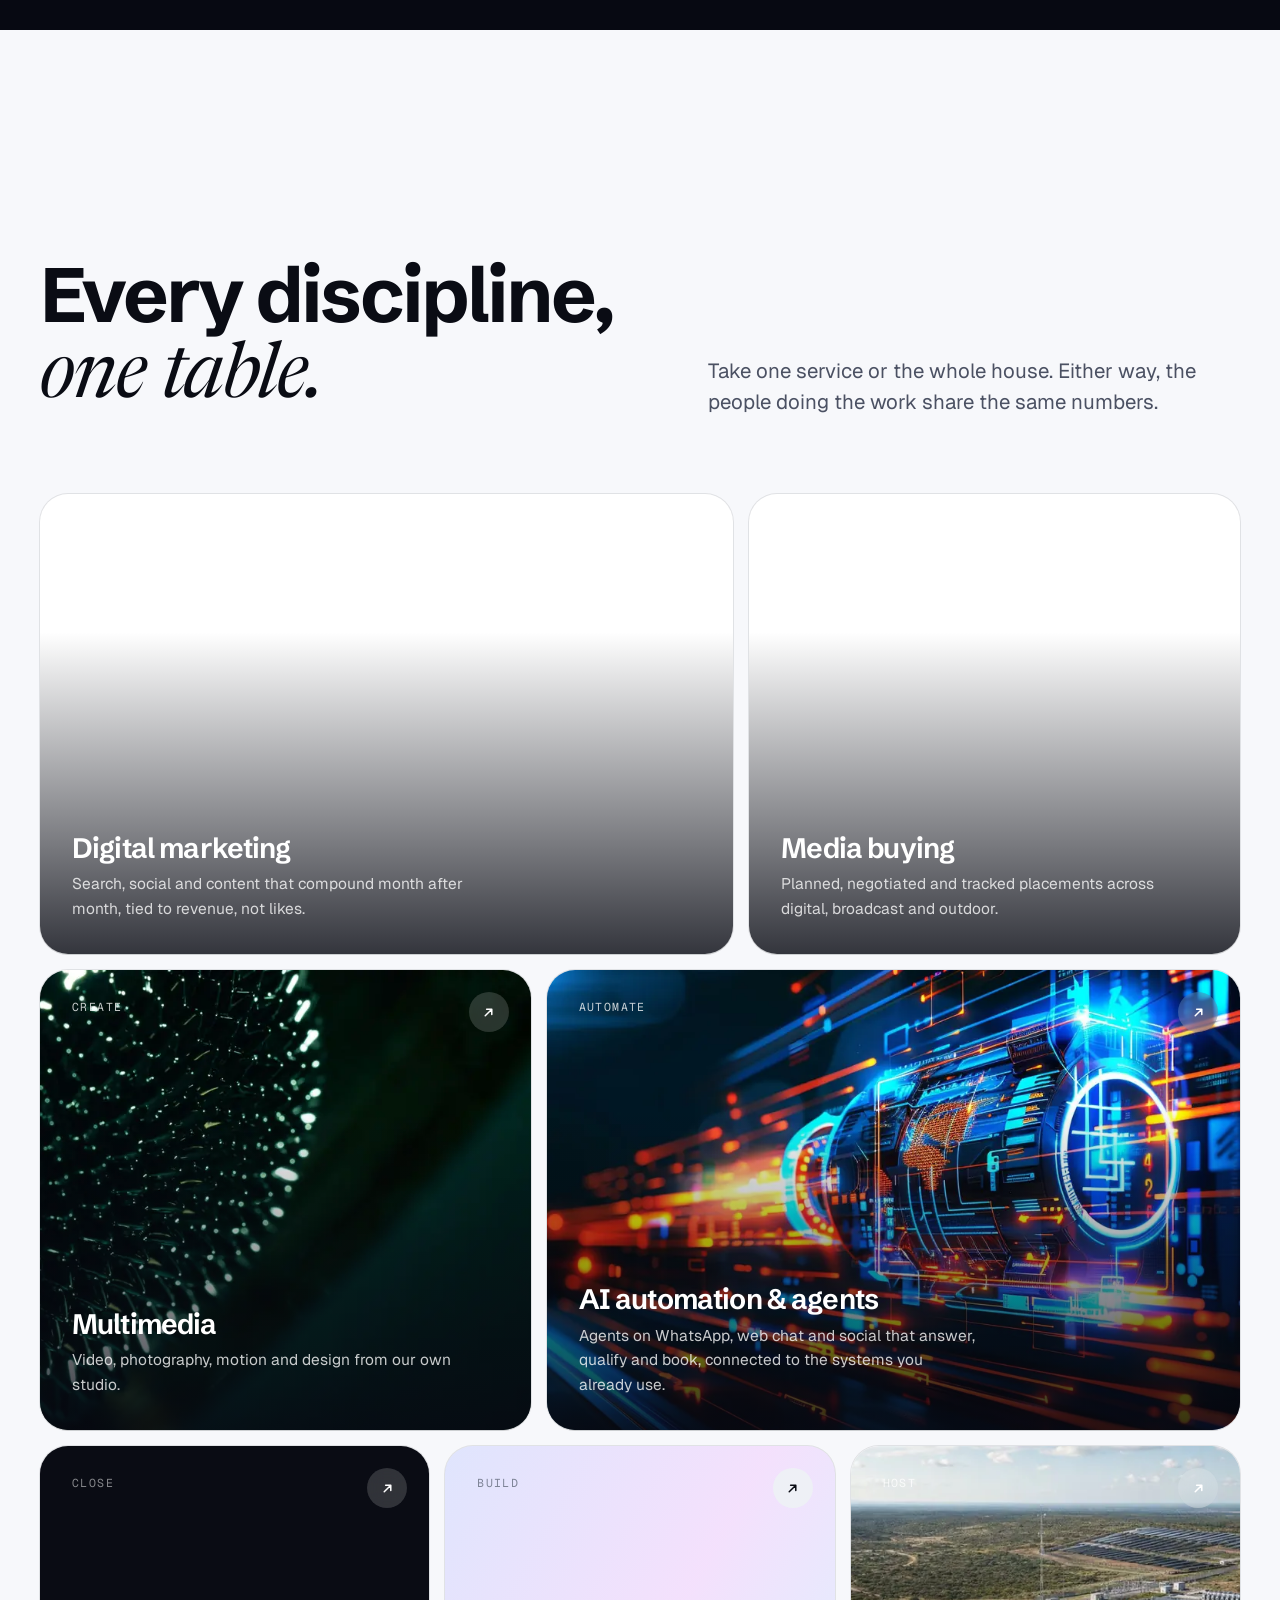
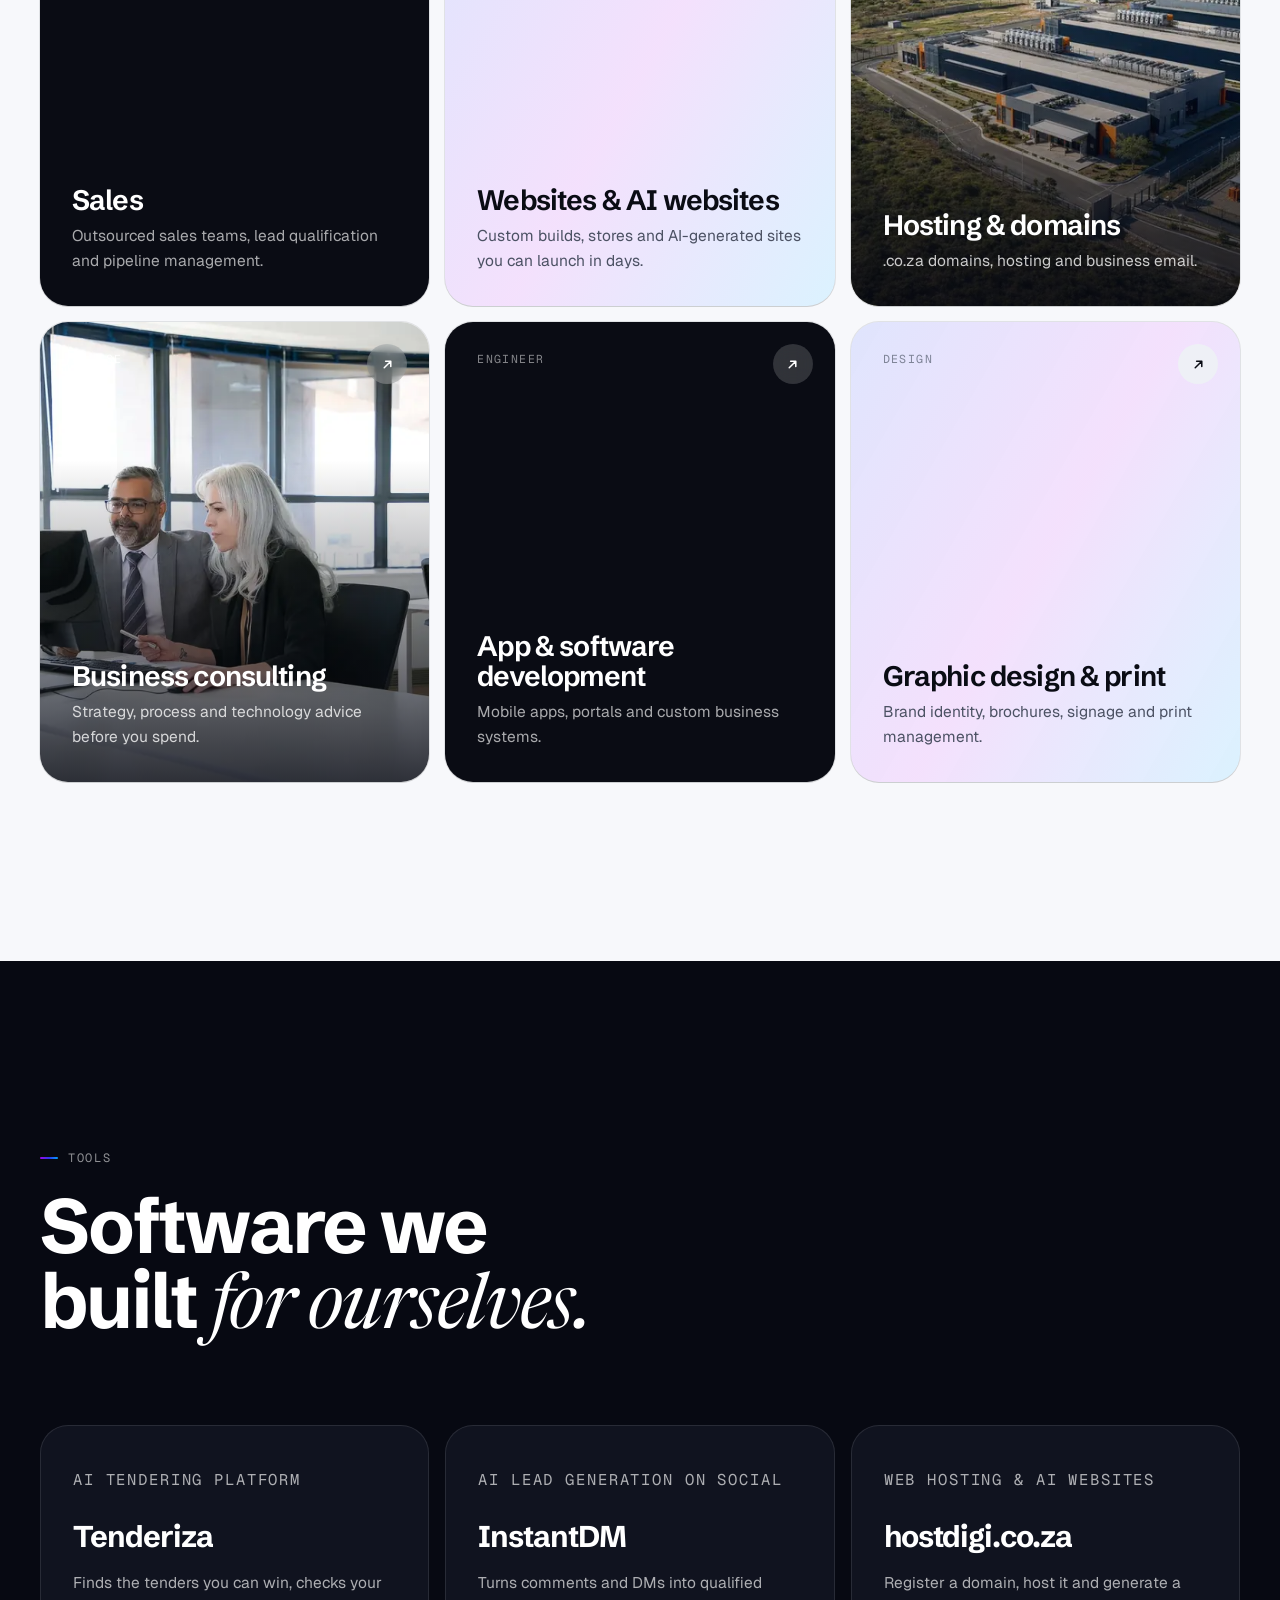
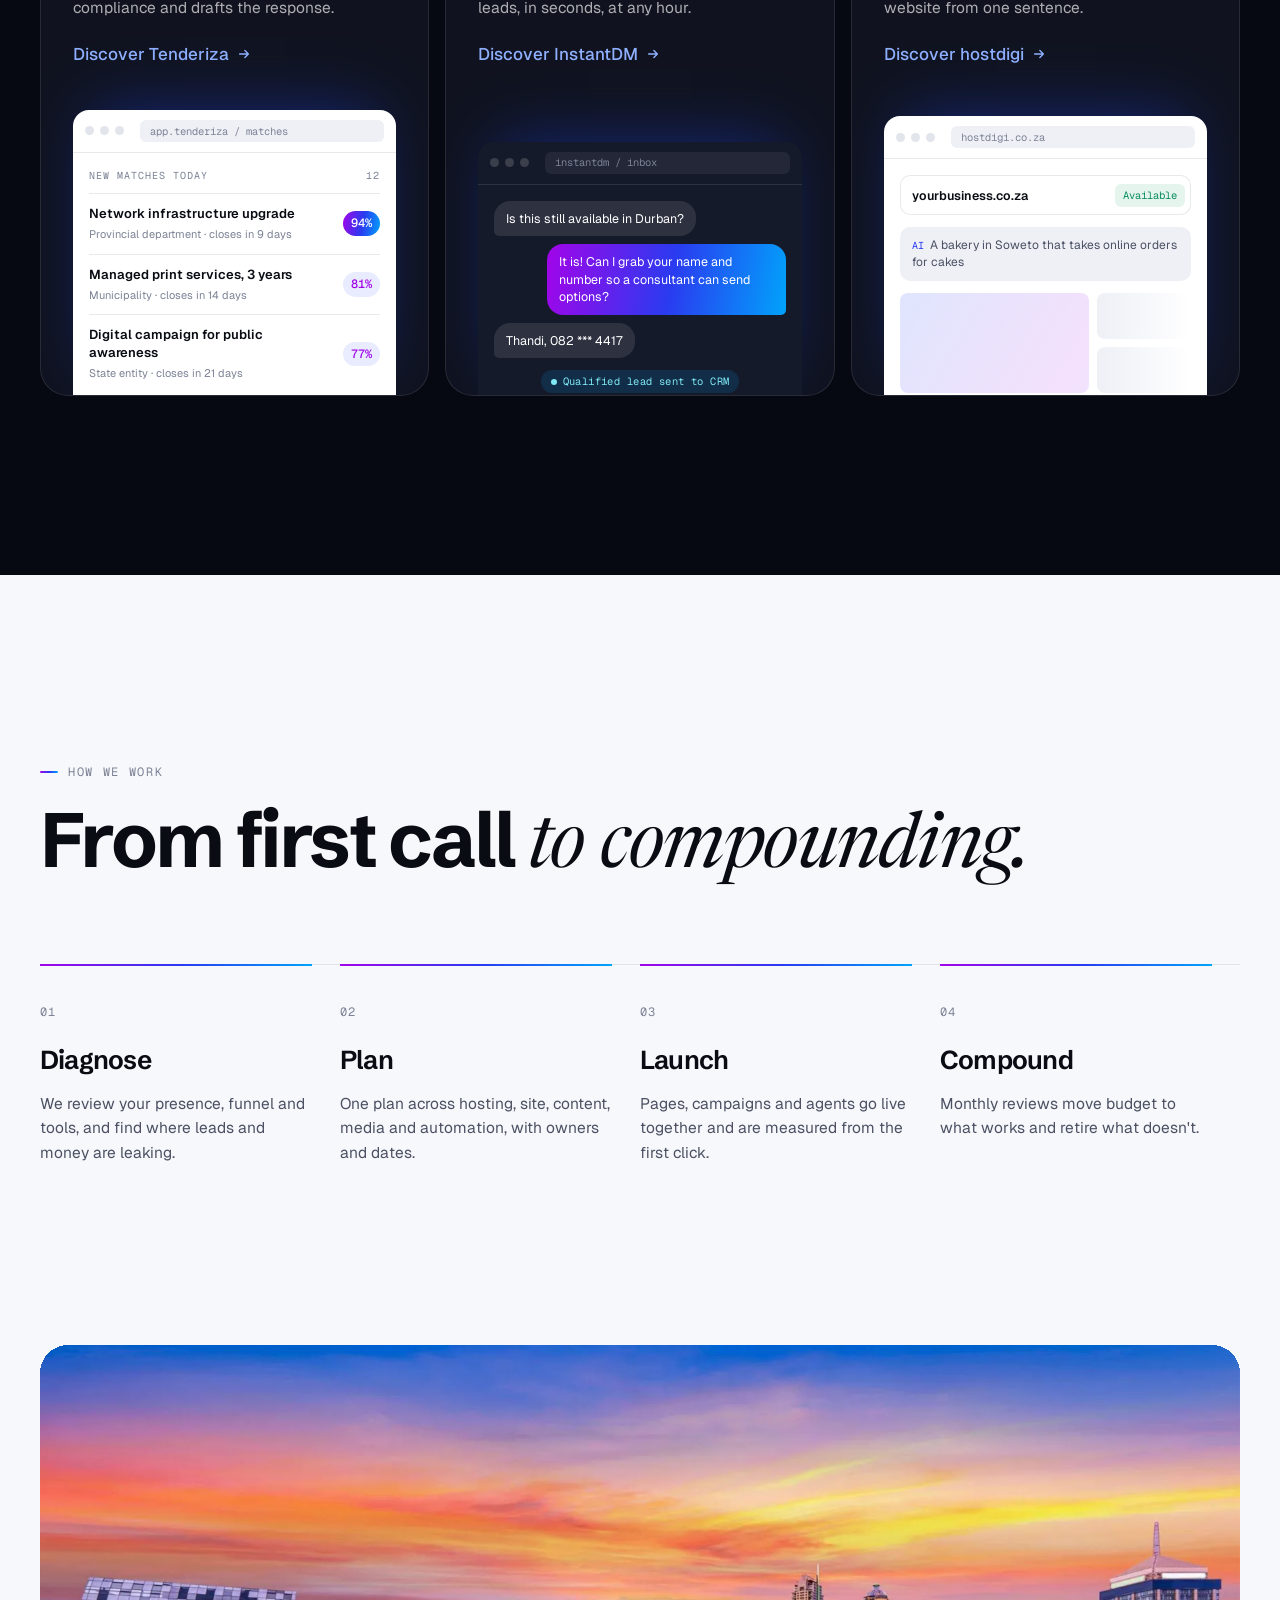
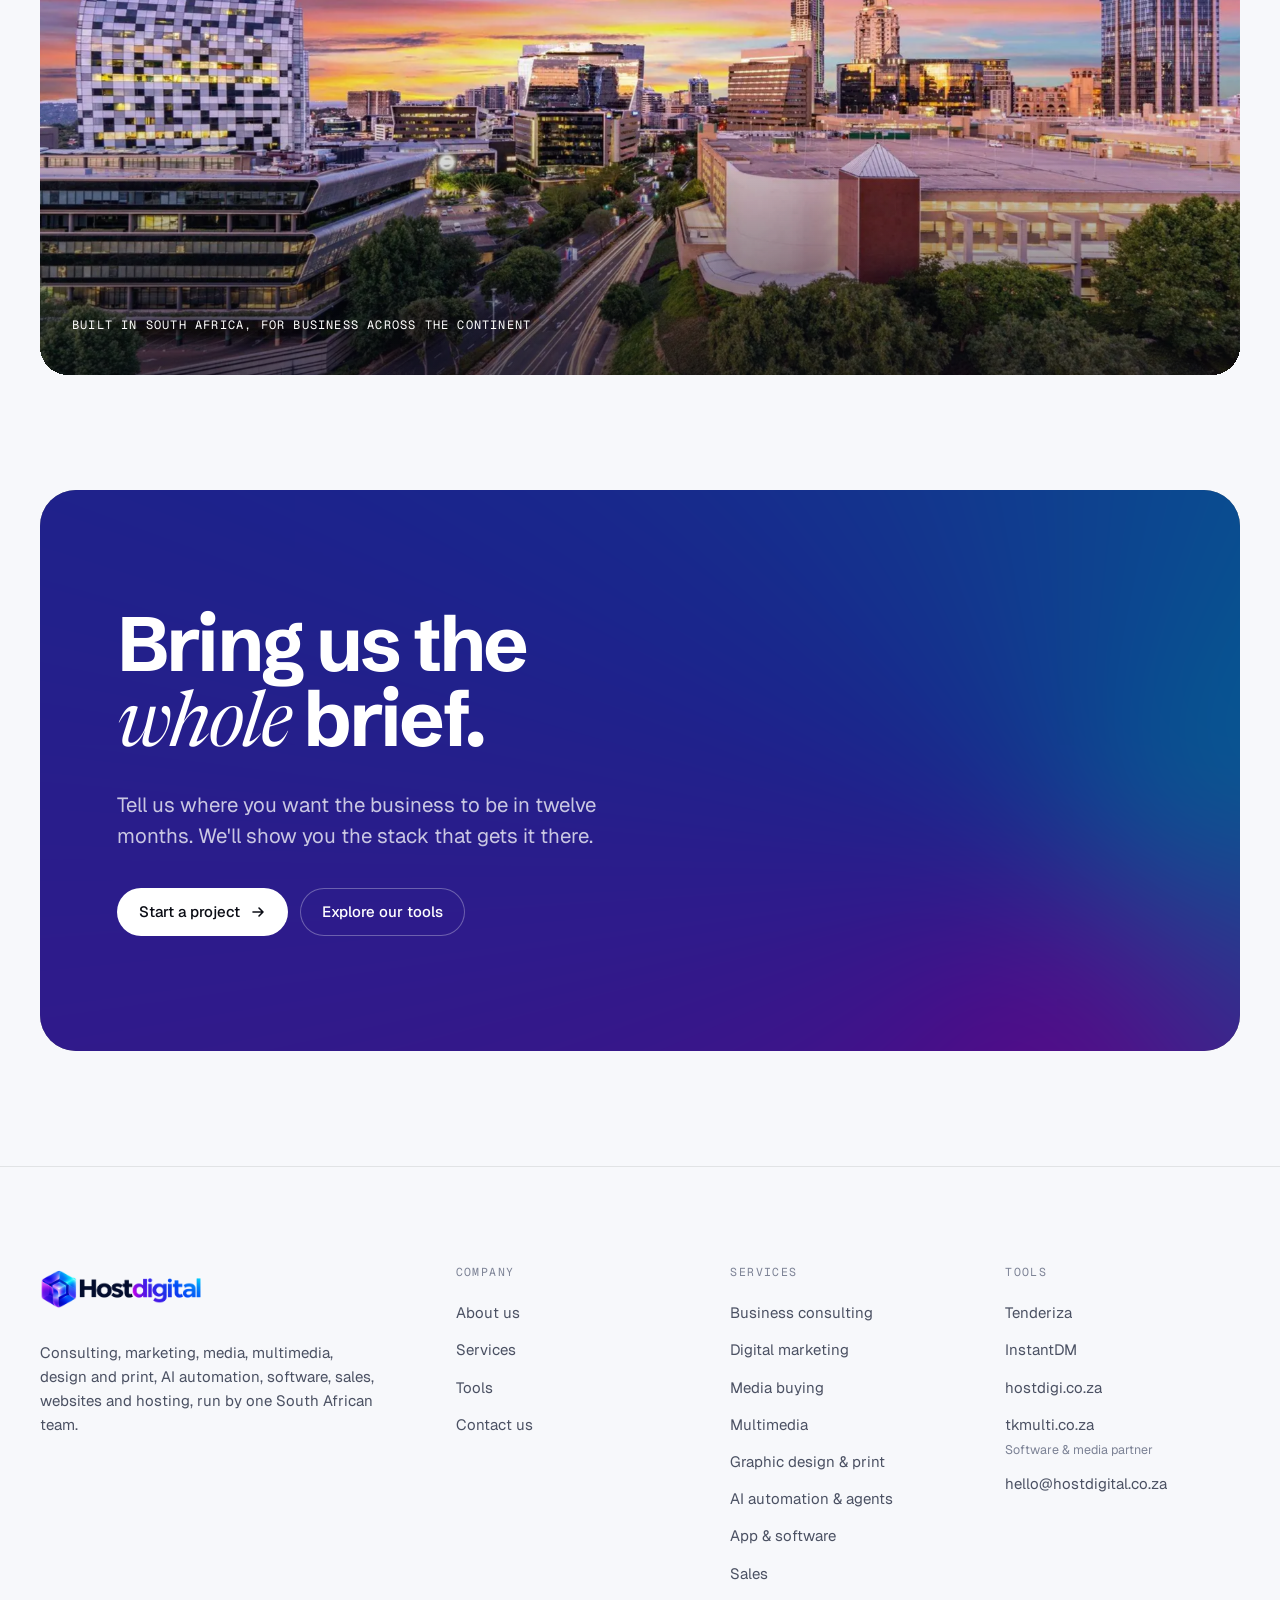
==== commit 9713233b: "Add consulting, software and print services, the tkmulti partner and company details - Business cons" ====
--- a/index.html
+++ b/index.html
@@ -4,10 +4,10 @@
 <meta charset="utf-8">
 <meta name="viewport" content="width=device-width, initial-scale=1">
 <title>HostDigital | Everything digital, under one roof</title>
-<meta name="description" content="HostDigital combines digital marketing, media buying, multimedia, AI automation and agents, sales, websites, web hosting and domain names in one South African team.">
+<meta name="description" content="HostDigital combines business consulting, digital marketing, media buying, multimedia, graphic design and print, AI automation and agents, app and software development, sales, websites, web hosting and domain names in one South African team.">
 <meta name="theme-color" content="#f7f8fb">
 <meta property="og:title" content="HostDigital | Everything digital, under one roof">
-<meta property="og:description" content="HostDigital combines digital marketing, media buying, multimedia, AI automation and agents, sales, websites, web hosting and domain names in one South African team.">
+<meta property="og:description" content="HostDigital combines business consulting, digital marketing, media buying, multimedia, graphic design and print, AI automation and agents, app and software development, sales, websites, web hosting and domain names in one South African team.">
 <meta property="og:type" content="website">
 <link rel="icon" href="assets/img/mark-64.png" type="image/png">
 <link rel="apple-touch-icon" href="assets/img/mark-180.png">
@@ -42,7 +42,7 @@
       <p class="lede">Marketing, media, multimedia, AI automation, sales and the hosting underneath them, run by one accountable team.</p>
       <div class="btn-row"><a class="btn btn--grad" href="contact.html">Start a project <svg viewBox="0 0 16 16" fill="none" aria-hidden="true"><path d="M3 8h10m-4-4 4 4-4 4" stroke="currentColor" stroke-width="1.6" stroke-linecap="round" stroke-linejoin="round"/></svg></a><a class="btn btn--ghost" href="services.html">See what we do</a></div>
     </div>
-    <div class="hero__ticker fade-up" aria-label="Disciplines"><span>Digital marketing</span><span>Media buying</span><span>Multimedia</span><span>AI agents</span><span>Sales</span><span>Hosting &amp; domains</span></div>
+    <div class="hero__ticker fade-up" aria-label="Disciplines"><span>Consulting</span><span>Digital marketing</span><span>Media buying</span><span>Multimedia</span><span>AI agents</span><span>Software</span><span>Sales</span><span>Hosting &amp; domains</span></div>
   </div>
 </section>
 
@@ -93,6 +93,9 @@
       <a class="tile tile--ink span-4 rv" href="services.html#sales"><span class="tile__tag" style="color:rgba(255,255,255,.5)">Close</span><span class="tile__arrow"><svg viewBox="0 0 16 16" fill="none" aria-hidden="true"><path d="M4.5 11.5l7-7m-5.5 0h5.5V10" stroke="currentColor" stroke-width="1.6" stroke-linecap="round" stroke-linejoin="round"/></svg></span><h3>Sales</h3><p>Outsourced sales teams, lead qualification and pipeline management.</p></a>
       <a class="tile tile--grad span-4 rv" style="--d:.06s" href="services.html#websites"><span class="tile__tag">Build</span><span class="tile__arrow"><svg viewBox="0 0 16 16" fill="none" aria-hidden="true"><path d="M4.5 11.5l7-7m-5.5 0h5.5V10" stroke="currentColor" stroke-width="1.6" stroke-linecap="round" stroke-linejoin="round"/></svg></span><h3>Websites &amp; AI websites</h3><p>Custom builds, stores and AI-generated sites you can launch in days.</p></a>
       <a class="tile tile--img span-4 rv" style="--d:.12s" href="services.html#hosting-domains"><img src="assets/img/data-campus-1800.webp" srcset="assets/img/data-campus-900.webp 900w, assets/img/data-campus-1800.webp 1800w" sizes="(max-width: 920px) 100vw, 34vw" alt="" loading="lazy" decoding="async"><span class="tile__tag">Host</span><span class="tile__arrow"><svg viewBox="0 0 16 16" fill="none" aria-hidden="true"><path d="M4.5 11.5l7-7m-5.5 0h5.5V10" stroke="currentColor" stroke-width="1.6" stroke-linecap="round" stroke-linejoin="round"/></svg></span><h3>Hosting &amp; domains</h3><p>.co.za domains, hosting and business email.</p></a>
+      <a class="tile tile--img span-4 rv" href="services.html#business-consulting"><img src="assets/img/consulting-1800.webp" srcset="assets/img/consulting-900.webp 900w, assets/img/consulting-1800.webp 1800w" sizes="(max-width: 920px) 100vw, 34vw" alt="" loading="lazy" decoding="async"><span class="tile__tag">Advise</span><span class="tile__arrow"><svg viewBox="0 0 16 16" fill="none" aria-hidden="true"><path d="M4.5 11.5l7-7m-5.5 0h5.5V10" stroke="currentColor" stroke-width="1.6" stroke-linecap="round" stroke-linejoin="round"/></svg></span><h3>Business consulting</h3><p>Strategy, process and technology advice before you spend.</p></a>
+      <a class="tile tile--ink span-4 rv" style="--d:.06s" href="services.html#software-development"><span class="tile__tag" style="color:rgba(255,255,255,.5)">Engineer</span><span class="tile__arrow"><svg viewBox="0 0 16 16" fill="none" aria-hidden="true"><path d="M4.5 11.5l7-7m-5.5 0h5.5V10" stroke="currentColor" stroke-width="1.6" stroke-linecap="round" stroke-linejoin="round"/></svg></span><h3>App &amp; software development</h3><p>Mobile apps, portals and custom business systems.</p></a>
+      <a class="tile tile--grad span-4 rv" style="--d:.12s" href="services.html#graphic-design-print"><span class="tile__tag">Design</span><span class="tile__arrow"><svg viewBox="0 0 16 16" fill="none" aria-hidden="true"><path d="M4.5 11.5l7-7m-5.5 0h5.5V10" stroke="currentColor" stroke-width="1.6" stroke-linecap="round" stroke-linejoin="round"/></svg></span><h3>Graphic design &amp; print</h3><p>Brand identity, brochures, signage and print management.</p></a>
     </div>
   </div>
 </section>
@@ -188,7 +191,7 @@
     <div class="ft__grid">
       <div>
         <a class="brand" href="index.html" aria-label="Hostdigital home"><img class="brand__logo" src="assets/img/logo.png" width="124" height="40" alt=""><img class="brand__logo brand__logo--light" src="assets/img/logo-light.png" width="124" height="40" alt=""></a>
-        <p class="ft__about">Digital marketing, media, multimedia, AI automation, sales, websites and hosting, run by one South African team.</p>
+        <p class="ft__about">Consulting, marketing, media, multimedia, design and print, AI automation, software, sales, websites and hosting, run by one South African team.</p>
       </div>
       <div>
         <h4>Company</h4>
@@ -196,15 +199,15 @@
       </div>
       <div>
         <h4>Services</h4>
-        <ul><li><a href="services.html#digital-marketing">Digital marketing</a></li><li><a href="services.html#media-buying">Media buying</a></li><li><a href="services.html#multimedia">Multimedia</a></li><li><a href="services.html#ai-automation">AI automation &amp; agents</a></li><li><a href="services.html#sales">Sales</a></li><li><a href="services.html#hosting-domains">Hosting &amp; domains</a></li></ul>
+        <ul><li><a href="services.html#business-consulting">Business consulting</a></li><li><a href="services.html#digital-marketing">Digital marketing</a></li><li><a href="services.html#media-buying">Media buying</a></li><li><a href="services.html#multimedia">Multimedia</a></li><li><a href="services.html#graphic-design-print">Graphic design &amp; print</a></li><li><a href="services.html#ai-automation">AI automation &amp; agents</a></li><li><a href="services.html#software-development">App &amp; software</a></li><li><a href="services.html#sales">Sales</a></li><li><a href="services.html#hosting-domains">Hosting &amp; domains</a></li></ul>
       </div>
       <div>
         <h4>Tools</h4>
-        <ul><li><a href="tools.html#tenderiza">Tenderiza</a></li><li><a href="tools.html#instantdm">InstantDM</a></li><li><a href="https://hostdigi.co.za" rel="noopener">hostdigi.co.za</a></li><li><a href="mailto:hello@hostdigital.co.za">hello@hostdigital.co.za</a></li></ul>
+        <ul><li><a href="tools.html#tenderiza">Tenderiza</a></li><li><a href="tools.html#instantdm">InstantDM</a></li><li><a href="https://hostdigi.co.za" rel="noopener">hostdigi.co.za</a></li><li><a href="https://tkmulti.co.za" rel="noopener">tkmulti.co.za</a> <small class="ft__note">Software &amp; media partner</small></li><li><a href="mailto:hello@hostdigital.co.za">hello@hostdigital.co.za</a></li></ul>
       </div>
     </div>
     <p class="ft__word" aria-hidden="true">Hostdigital</p>
-    <div class="ft__legal"><span>&copy; <span data-year>2026</span> HostDigital. All rights reserved.</span><span>hostdigi is a HostDigital platform.</span></div>
+    <div class="ft__legal"><span>&copy; <span data-year>2026</span> Hostdigi (Pty) Ltd. All rights reserved.</span><span>Hostdigital is registered and trading as Hostdigi (Pty) Ltd.</span></div>
   </div>
 </footer>
 <script src="assets/js/site.js" defer></script>
--- a/assets/css/site.css
+++ b/assets/css/site.css
@@ -217,6 +217,12 @@
 .aurora i:nth-child(1) { width: 46vw; height: 46vw; left: 48%; top: 6%; background: radial-gradient(circle, var(--g-a), transparent 65%); animation: drift-a 22s ease-in-out infinite alternate; }
 .aurora i:nth-child(2) { width: 40vw; height: 40vw; left: 66%; top: 26%; background: radial-gradient(circle, var(--g-b), transparent 65%); animation: drift-b 26s ease-in-out infinite alternate; }
 .aurora i:nth-child(3) { width: 36vw; height: 36vw; left: 56%; top: 44%; background: radial-gradient(circle, var(--g-c), transparent 65%); animation: drift-c 19s ease-in-out infinite alternate; }
+/* Pointer follow: site.js eases --mx / --my between -1 and 1. `translate` stacks on top of the drift animation. */
+.aurora i:nth-child(1) { translate: calc(var(--mx, 0) * 9vw) calc(var(--my, 0) * 9vh); }
+.aurora i:nth-child(2) { translate: calc(var(--mx, 0) * -6vw) calc(var(--my, 0) * -7vh); }
+.aurora i:nth-child(3) { translate: calc(var(--mx, 0) * 14vw) calc(var(--my, 0) * 12vh); }
+.cta::before { translate: calc(var(--mx, 0) * 6%) calc(var(--my, 0) * 6%); }
+.stack__glow { translate: calc(var(--mx, 0) * 40px) calc(var(--my, 0) * 30px); }
 @keyframes drift-a { to { transform: translate(-12vw, 8vh) scale(1.15); } }
 @keyframes drift-b { to { transform: translate(-8vw, -10vh) scale(0.9); } }
 @keyframes drift-c { to { transform: translate(-18vw, -4vh) scale(1.2); } }
@@ -577,6 +583,20 @@
   .product--flip .product__copy { order: 0; }
 }
 
+/* ---------- Partner (tools page) ---------- */
+.partner { padding-top: 0; border-top: 0; }
+.partner__card {
+  display: grid; grid-template-columns: minmax(0, 1fr) auto; gap: 40px; align-items: end;
+  border-radius: 32px; padding: clamp(32px, 5vw, 64px);
+  background: radial-gradient(90% 120% at 100% 0%, rgba(162, 4, 233, 0.28), transparent 60%), radial-gradient(70% 90% at 0% 100%, rgba(1, 163, 251, 0.2), transparent 60%), var(--night-2);
+  border: 1px solid var(--night-line);
+}
+.partner__card .lede { max-width: 46ch; }
+.partner__card .btn-row { margin-top: 0; }
+@media (max-width: 820px) { .partner__card { grid-template-columns: 1fr; } }
+
+.ft__note { display: block; font-size: 12.5px; color: var(--muted); margin-top: 2px; }
+
 /* ---------- Contact ---------- */
 .contact { display: grid; grid-template-columns: minmax(0, 4fr) minmax(0, 6fr); gap: clamp(40px, 7vw, 110px); align-items: start; }
 .contact__aside dl { margin: 40px 0 0; display: grid; gap: 0; }
